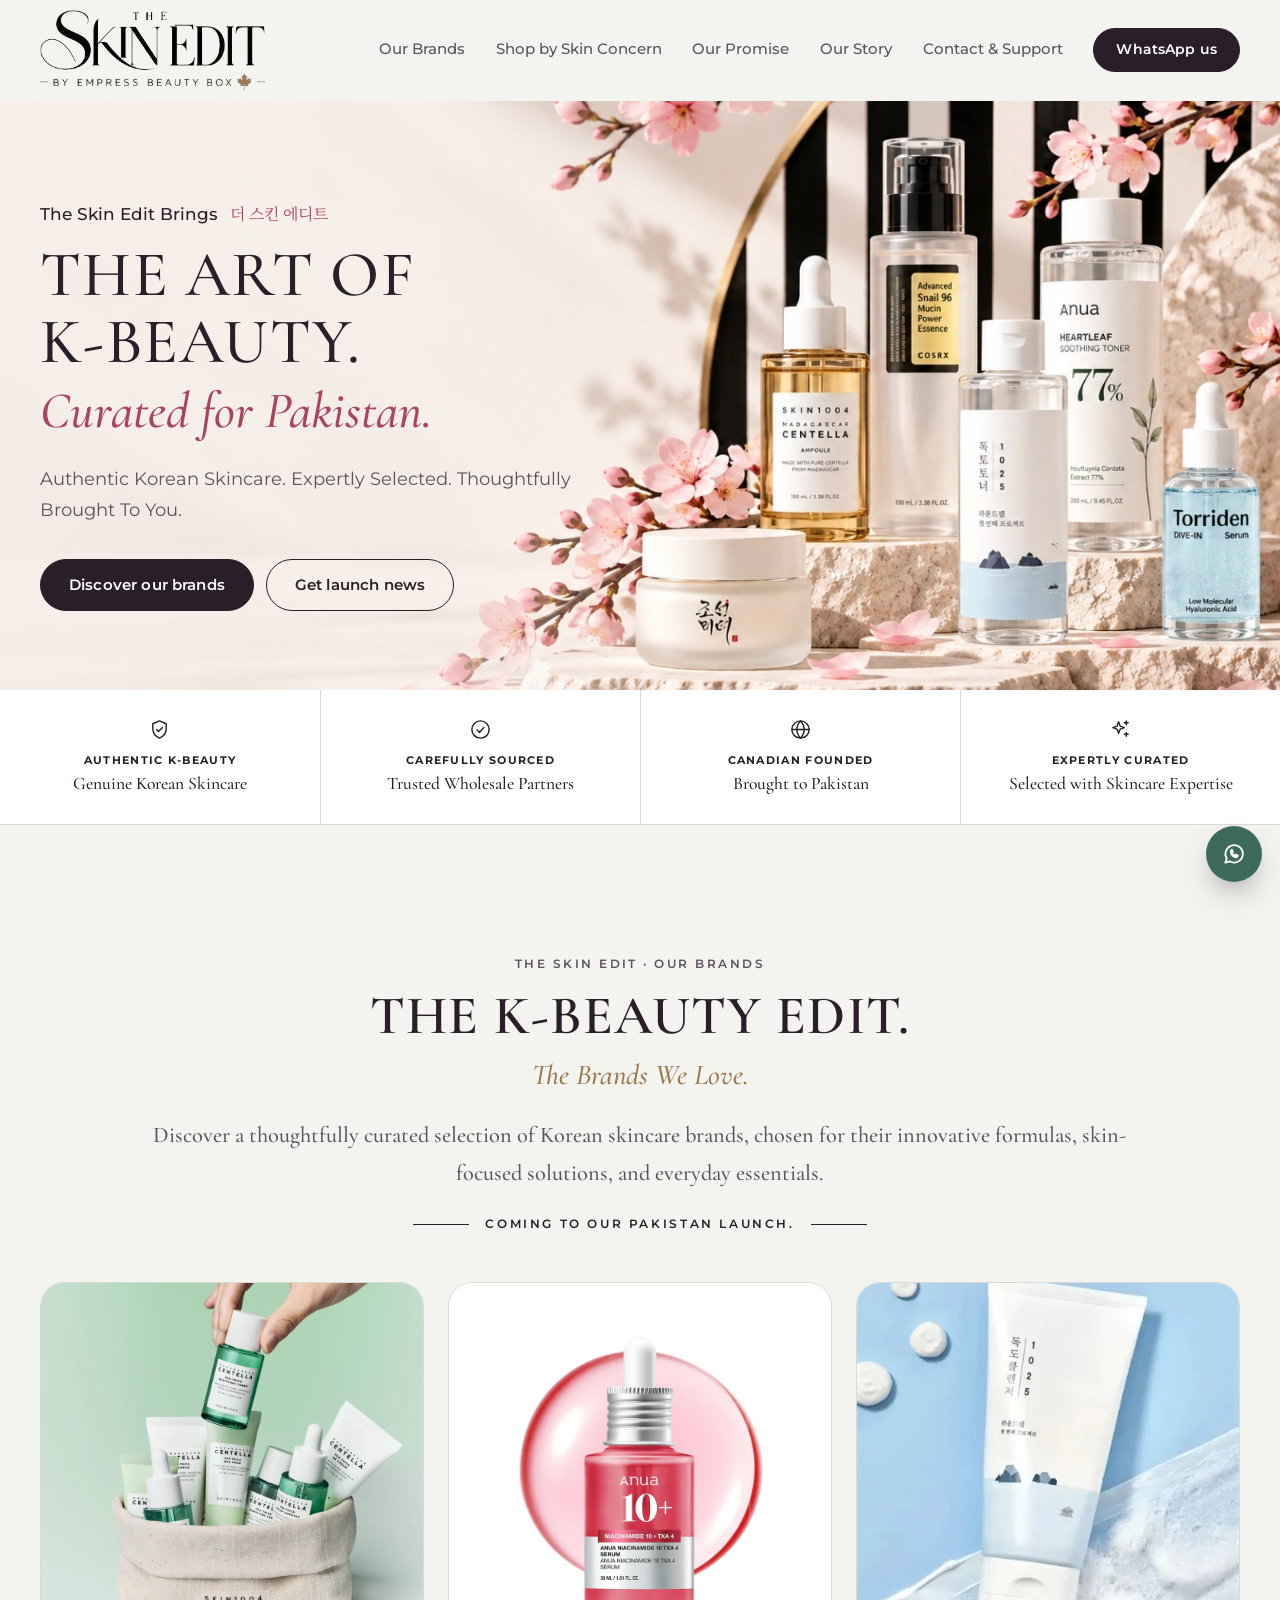
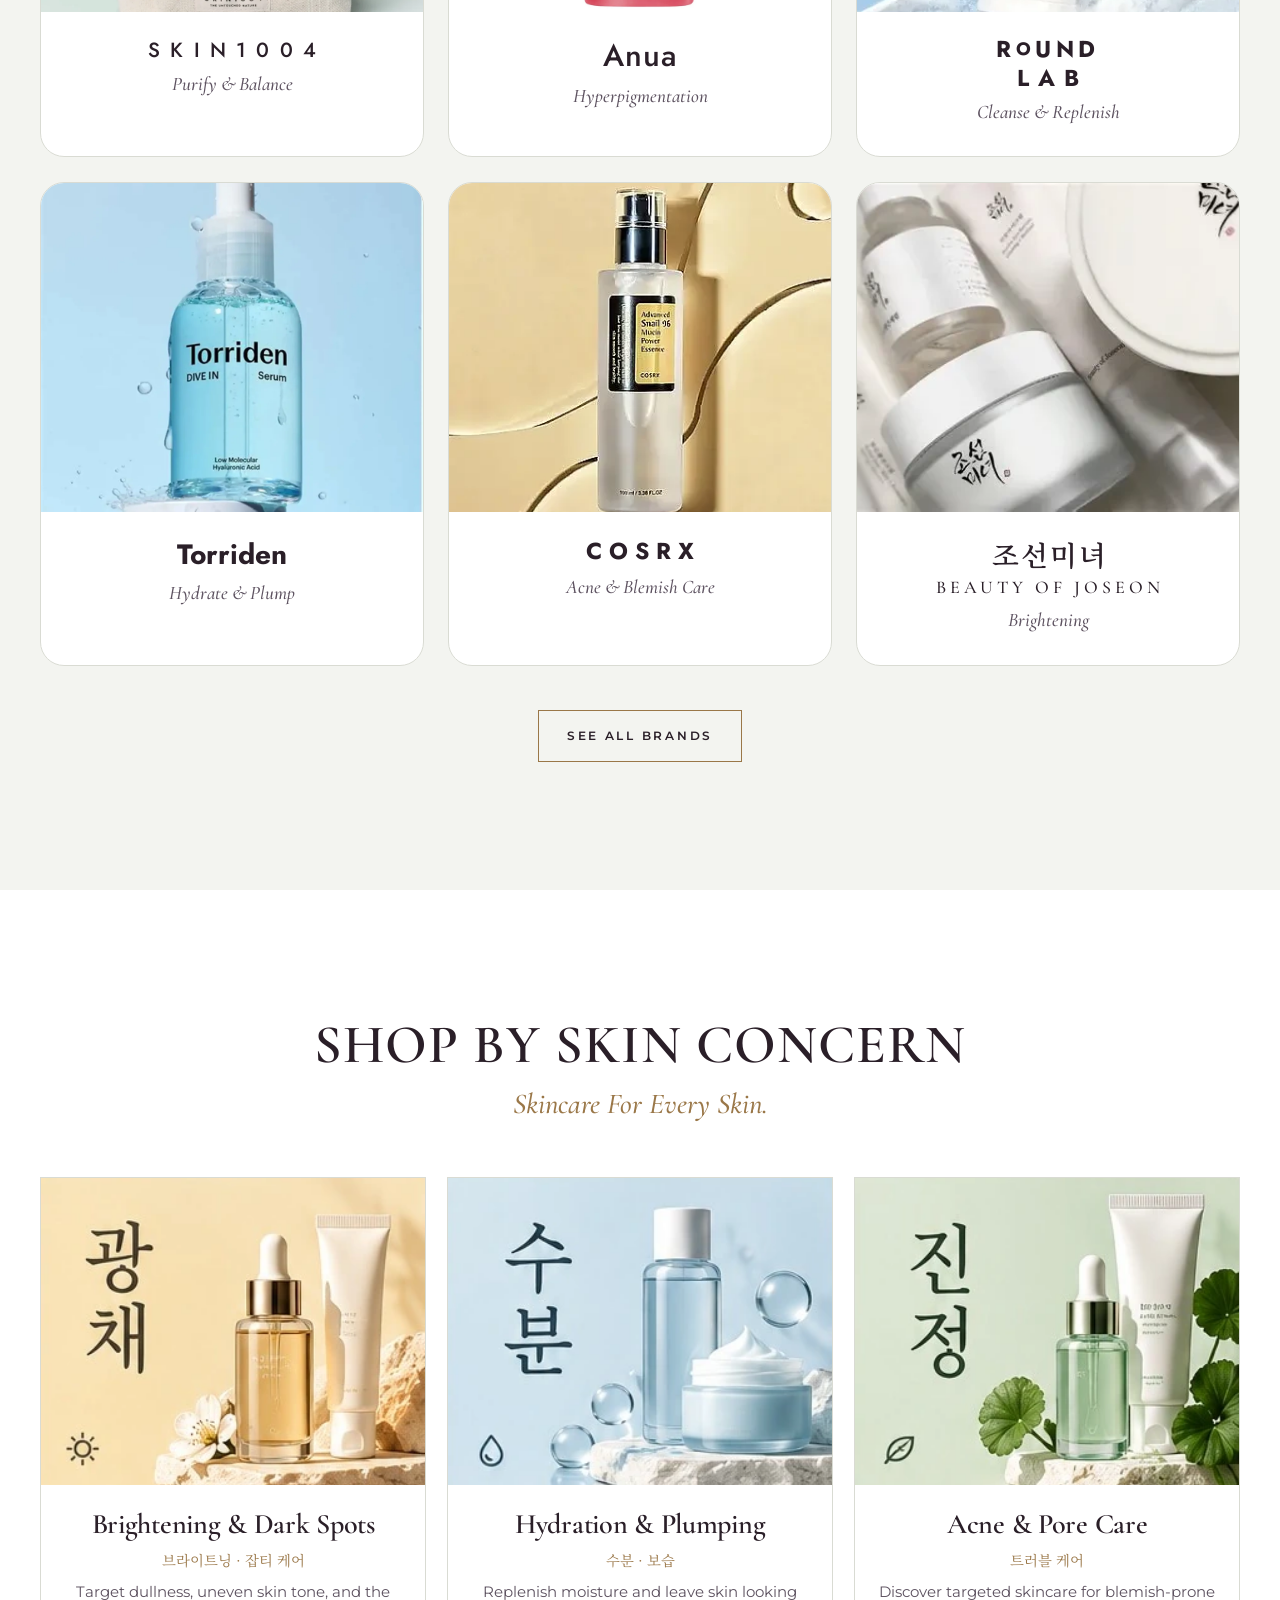
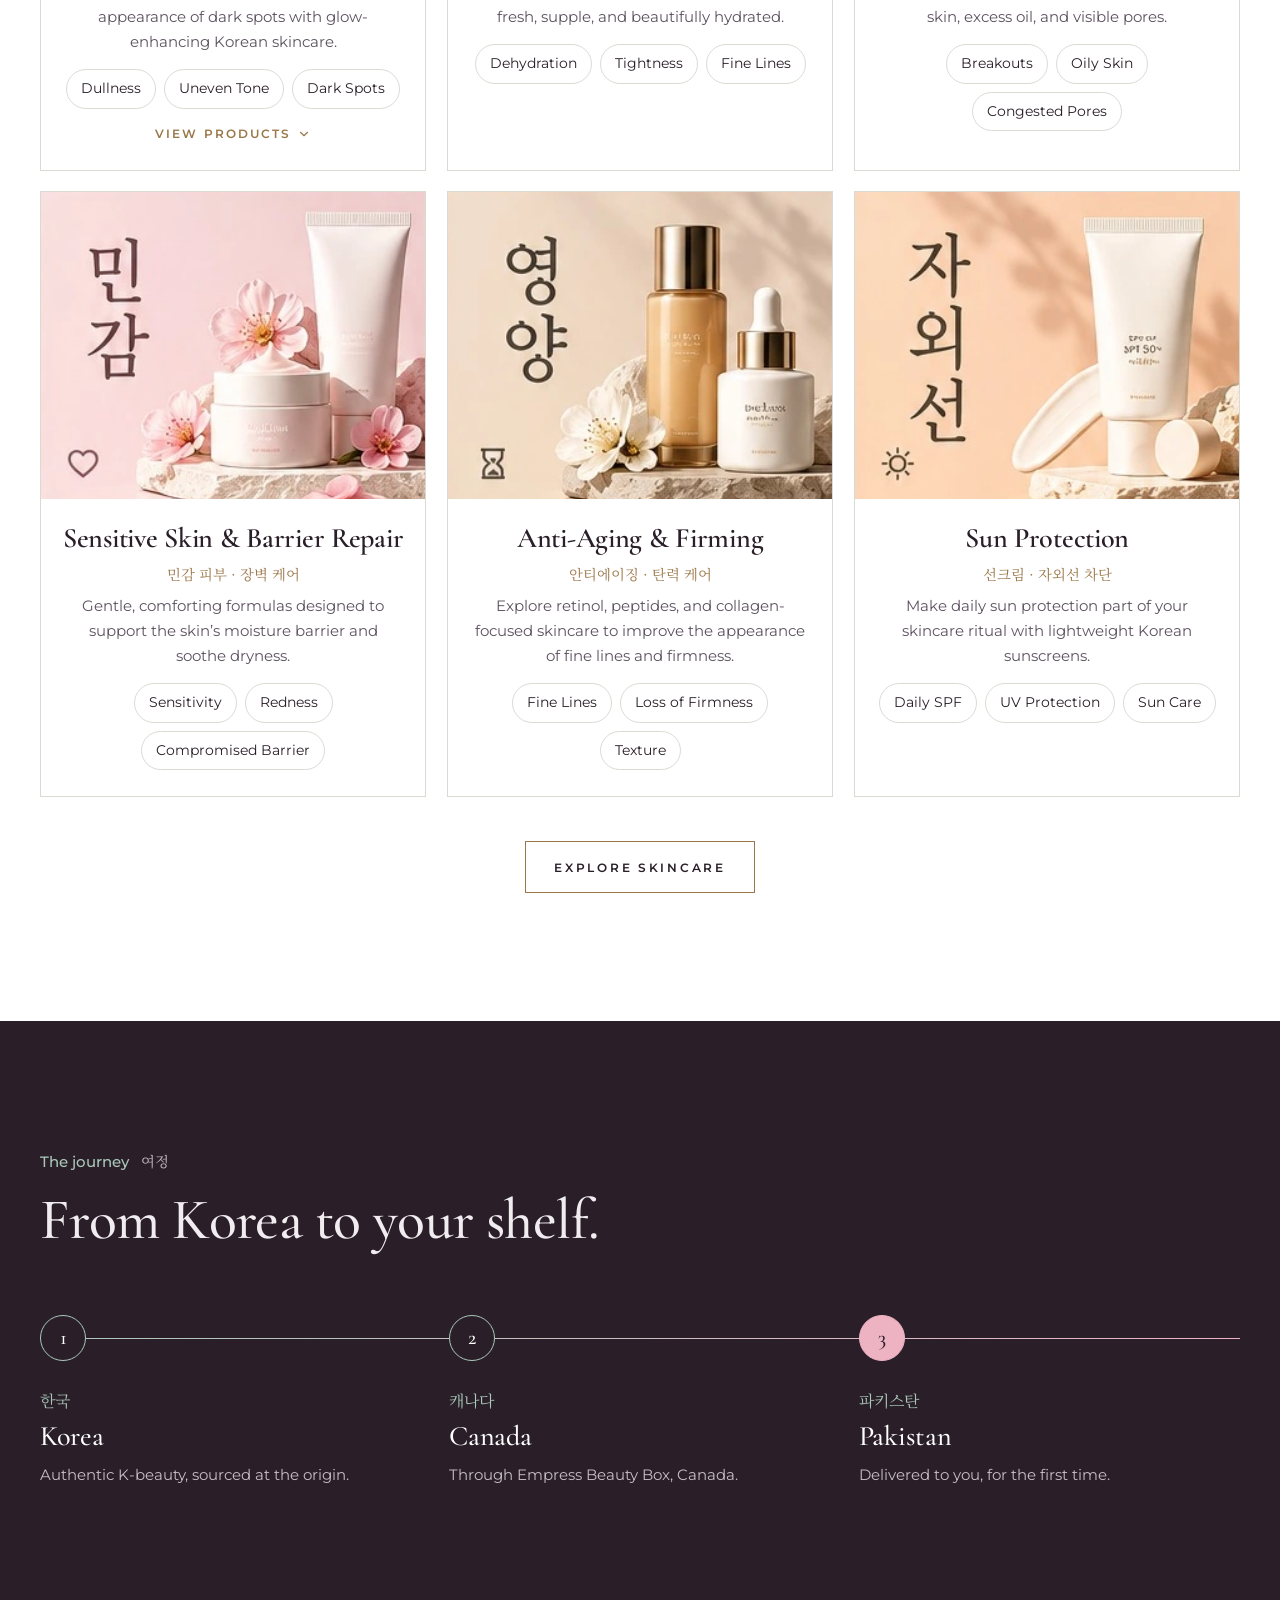
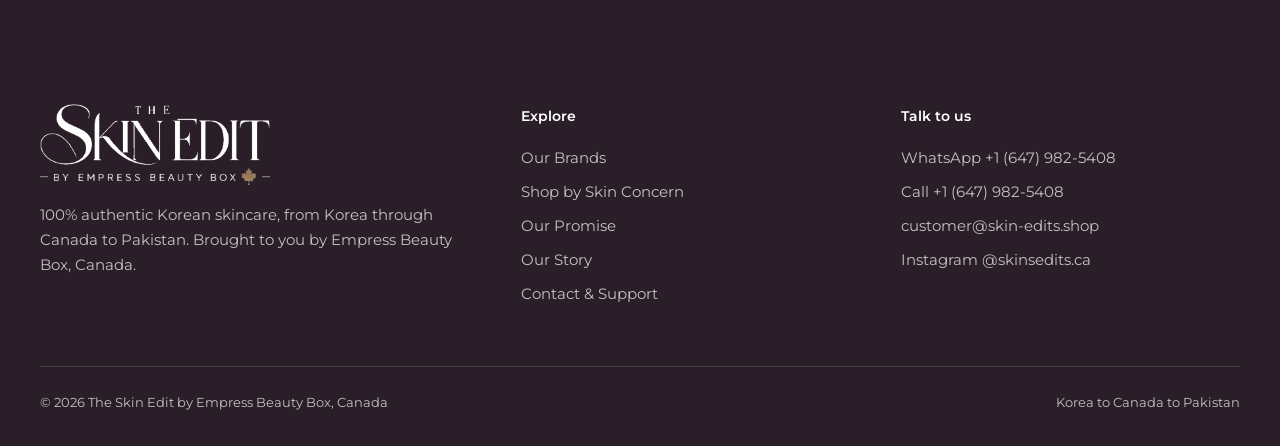
==== index.html @ 39f557cc "Brightening card opens SKIN1004 Tone Brightening products" ====
<!DOCTYPE html>
<html lang="en">
<head>
  <meta charset="UTF-8" />
  <meta name="viewport" content="width=device-width, initial-scale=1.0" />
  <title>The Skin Edit | Korean Skincare, Coming Soon to Pakistan</title>
  <meta name="description" content="The Skin Edit by Empress Beauty Box: 100% authentic Korean beauty, straight from Canada to Pakistan. Coming soon, for the first time in Pakistan." />
  <link rel="canonical" href="https://skin-edit.ca/" />
  <link rel="icon" type="image/png" sizes="32x32" href="images/favicon-32.png" />
  <link rel="apple-touch-icon" href="images/apple-touch-icon.png" />
  <meta name="theme-color" content="#f3f4f0" />
  <meta property="og:type" content="website" />
  <meta property="og:site_name" content="The Skin Edit" />
  <meta property="og:title" content="The Skin Edit | Korean Skincare, Coming Soon to Pakistan" />
  <meta property="og:description" content="The Skin Edit by Empress Beauty Box: 100% authentic Korean beauty, straight from Canada to Pakistan. Coming soon, for the first time in Pakistan." />
  <meta property="og:url" content="https://skin-edit.ca/" />
  <meta property="og:image" content="https://skin-edit.ca/images/og-image.jpg" />
  <meta property="og:image:width" content="1200" />
  <meta property="og:image:height" content="630" />
  <meta name="twitter:card" content="summary_large_image" />
  <link rel="preload" href="fonts/cormorant-garamond-500-normal.woff2" as="font" type="font/woff2" crossorigin />
  <link rel="preload" href="fonts/montserrat-400.woff2" as="font" type="font/woff2" crossorigin />
  <link rel="stylesheet" href="css/styles.css?v=20261101a" />
</head>
<body>
  <a class="skip" href="#main">Skip to content</a>

  <header class="header">
    <div class="container header-row">
      <a href="index.html" class="logo"><img src="images/logo.webp?v=2" alt="The Skin Edit by Empress Beauty Box, home" width="697" height="245" /></a>
      <nav class="nav" aria-label="Main">
        <a href="brands.html">Our Brands</a>
        <a href="ranges.html">Shop by Skin Concern</a>
        <a href="promise.html">Our Promise</a>
        <a href="journey.html">Our Story</a>
        <a href="contact.html">Contact &amp; Support</a>
        <a href="https://wa.me/16479825408" class="btn" target="_blank" rel="noopener">WhatsApp us</a>
      </nav>
      <button class="menu-btn" id="menuBtn" aria-label="Open menu" aria-expanded="false" aria-controls="mobileMenu"><span></span><span></span><span></span></button>
    </div>
  </header>
  <nav class="mobile-menu" id="mobileMenu" aria-label="Mobile">
    <a href="index.html" aria-current="page">Home</a>
    <a href="brands.html">Our Brands</a>
    <a href="ranges.html">Shop by Skin Concern</a>
    <a href="promise.html">Our Promise</a>
    <a href="journey.html">Our Story</a>
    <a href="contact.html">Contact &amp; Support</a>
    <a href="https://wa.me/16479825408" target="_blank" rel="noopener">WhatsApp us</a>
  </nav>

  <main id="main">
    <section class="hero">
      <div class="container hero-grid">
        <div>
          <p class="kicker brings intro" style="--d: .05s"><span>The Skin Edit Brings</span><span lang="ko">더 스킨 에디트</span></p>
          <h1 class="intro hero-title" style="--d: .15s">THE ART OF <span class="nowrap">K-BEAUTY.</span> <span class="soft">Curated for Pakistan.</span></h1>
          <p class="lead intro" style="--d: .3s">Authentic Korean Skincare. Expertly Selected. Thoughtfully Brought To You.</p>
          <div class="actions intro" style="--d: .45s">
            <a href="brands.html" class="btn">Discover our brands</a>
            <a href="https://wa.me/16479825408?text=Hi%20The%20Skin%20Edit%2C%20please%20tell%20me%20when%20you%20launch%20in%20Pakistan." class="btn btn-line" target="_blank" rel="noopener">Get launch news</a>
          </div>
        </div>
      </div>
      <div class="hero-photo intro" style="--d: .1s">
        <img src="images/hero.webp"
             alt="ROUND LAB, SKIN1004, COSRX, Anua, Torriden and Beauty of Joseon skincare among cherry blossoms" width="1600" height="900" fetchpriority="high" />
      </div>
    </section>

    <section class="facts" aria-label="Why The Skin Edit">
      <div class="container facts-grid">
        <div class="fact">
          <svg viewBox="0 0 24 24" aria-hidden="true"><path d="M12 3l7 3v5c0 5-3.5 8.5-7 10-3.5-1.5-7-5-7-10V6l7-3z" /><path d="M9 12l2 2 4-4" /></svg>
          <strong>Authentic K-Beauty</strong><span>Genuine Korean Skincare</span>
        </div>
        <div class="fact">
          <svg viewBox="0 0 24 24" aria-hidden="true"><circle cx="12" cy="12" r="9" /><path d="M8.5 12.5l2.5 2.5 4.5-5" /></svg>
          <strong>Carefully Sourced</strong><span>Trusted Wholesale Partners</span>
        </div>
        <div class="fact">
          <svg viewBox="0 0 24 24" aria-hidden="true"><circle cx="12" cy="12" r="9" /><path d="M3 12h18M12 3c2.5 2.6 3.8 5.6 3.8 9s-1.3 6.4-3.8 9c-2.5-2.6-3.8-5.6-3.8-9S9.5 5.6 12 3z" /></svg>
          <strong>Canadian Founded</strong><span>Brought to Pakistan</span>
        </div>
        <div class="fact">
          <svg viewBox="0 0 24 24" aria-hidden="true"><path d="M10 4l1.6 4.4L16 10l-4.4 1.6L10 16l-1.6-4.4L4 10l4.4-1.6z" /><path d="M18 3v4M16 5h4M18 15v4M16 17h4" /></svg>
          <strong>Expertly Curated</strong><span>Selected with Skincare Expertise</span>
        </div>
      </div>
    </section>

    <section class="section home-block" id="brands">
      <div class="container">
        <div class="edit-head">
          <p class="edit-eyebrow">The Skin Edit · Our Brands</p>
          <h2 class="edit-title">THE K-BEAUTY EDIT.</h2>
          <p class="edit-sub">The Brands We Love.</p>
          <p class="edit-lead">Discover a thoughtfully curated selection of Korean skincare brands, chosen for their innovative formulas, skin-focused solutions, and everyday essentials.</p>
          <p class="edit-note">Coming to our Pakistan launch.</p>
        </div>
        <div class="brands">
          <article class="brand" style="--tint: #efe3cb">
            <div class="brand-media"><img src="images/brands/skin1004.webp?v=2" alt="skin1004 products" loading="lazy" /></div>
            <h3 class="brand-name skin1004">SKIN1004</h3>
            <p class="brand-tag">Purify &amp; Balance</p>
          </article>
          <article class="brand" style="--tint: #dfe9dc">
            <div class="brand-media"><img src="images/brands/anua.webp?v=2" alt="anua products" loading="lazy" /></div>
            <h3 class="brand-name anua">Anua</h3>
            <p class="brand-tag">Hyperpigmentation</p>
          </article>
          <article class="brand" style="--tint: #dde8ef">
            <div class="brand-media"><img src="images/brands/round-lab.webp?v=2" alt="round lab products" loading="lazy" /></div>
            <h3 class="brand-name roundlab"><span class="l1">R<i>O</i>UND</span><span class="l2">LAB</span></h3>
            <p class="brand-tag">Cleanse &amp; Replenish</p>
          </article>
          <article class="brand" style="--tint: #d8e9f2">
            <div class="brand-media"><img src="images/brands/torriden.webp?v=2" alt="torriden products" loading="lazy" /></div>
            <h3 class="brand-name torriden">Torriden</h3>
            <p class="brand-tag">Hydrate &amp; Plump</p>
          </article>
          <article class="brand" style="--tint: #e9e9e6">
            <div class="brand-media"><img src="images/brands/cosrx.webp?v=2" alt="cosrx products" loading="lazy" /></div>
            <h3 class="brand-name cosrx">COSRX</h3>
            <p class="brand-tag">Acne &amp; Blemish Care</p>
          </article>
          <article class="brand" style="--tint: #f1e8dc">
            <div class="brand-media"><img src="images/brands/beauty-of-joseon.webp?v=2" alt="beauty of joseon products" loading="lazy" /></div>
            <h3 class="brand-name boj"><span class="kr" lang="ko">조선미녀</span><span class="l2">BEAUTY OF JOSEON</span></h3>
            <p class="brand-tag">Brightening</p>
          </article>
        </div>
        <div class="actions centered"><a href="brands.html" class="btn btn-line">See All Brands</a></div>
      </div>
    </section>

    <section class="section home-block alt" id="concerns">
      <div class="container">
        <div class="edit-head">
          <h2 class="edit-title">SHOP BY SKIN CONCERN</h2>
          <p class="edit-sub">Skincare For Every Skin.</p>
        </div>
        <div class="concerns">
              <article class="concern glaze-bright has-panel" id="brightening" data-panel="brightening-edit" role="button" tabindex="0" aria-expanded="false" aria-controls="brightening-edit">
                <div class="concern-visual photo"><img src="images/concerns/brightening.webp?v=1" alt="Golden serum and cream on a stone with white blossoms" width="307" height="252" loading="lazy" /></div>
                <div class="concern-body">
                  <h2>Brightening &amp; Dark Spots</h2>
                  <p class="ko" lang="ko">브라이트닝 · 잡티 케어</p>
                  <p>Target dullness, uneven skin tone, and the appearance of dark spots with glow-enhancing Korean skincare.</p>
                  <ul class="best-for"><li>Dullness</li><li>Uneven Tone</li><li>Dark Spots</li></ul>
                  <span class="concern-more">View products <svg viewBox="0 0 24 24" aria-hidden="true"><path d="M6 9l6 6 6-6" /></svg></span>
                </div>
              </article>
              <article class="concern glaze-hydra" id="hydrating">
                <div class="concern-visual photo"><img src="images/concerns/hydrating.webp?v=1" alt="Clear toner and hydrating cream with water droplets" width="307" height="252" loading="lazy" /></div>
                <div class="concern-body">
                  <h2>Hydration &amp; Plumping</h2>
                  <p class="ko" lang="ko">수분 · 보습</p>
                  <p>Replenish moisture and leave skin looking fresh, supple, and beautifully hydrated.</p>
                  <ul class="best-for"><li>Dehydration</li><li>Tightness</li><li>Fine Lines</li></ul>
                </div>
              </article>
              <article class="concern glaze-acne" id="acne">
                <div class="concern-visual photo"><img src="images/concerns/acne.webp?v=1" alt="Green serum and tube with centella leaves" width="307" height="252" loading="lazy" /></div>
                <div class="concern-body">
                  <h2>Acne &amp; Pore Care</h2>
                  <p class="ko" lang="ko">트러블 케어</p>
                  <p>Discover targeted skincare for blemish-prone skin, excess oil, and visible pores.</p>
                  <ul class="best-for"><li>Breakouts</li><li>Oily Skin</li><li>Congested Pores</li></ul>
                </div>
              </article>
              <section class="concern-panel" id="brightening-edit" aria-label="Brightening products" hidden>
                <div class="cp-wrap">
                  <div class="cp-inner">
                    <button type="button" class="cp-close" aria-label="Close brightening products"><svg viewBox="0 0 24 24" aria-hidden="true"><path d="M6 6l12 12M18 6L6 18" /></svg></button>
                    <div class="cp-feature"><img src="images/products/brightening-edit.webp?v=1" alt="SKIN1004 Madagascar Centella Tone Brightening toner, capsule ampoule and Retinol 0.2% ampoule with white blossoms" width="900" height="1200" loading="lazy" /></div>
                    <div class="cp-content">
                      <p class="cp-eyebrow">The Brightening Edit <span lang="ko">브라이트닝</span></p>
                      <h3 class="cp-title">SKIN1004 Madagascar Centella<br /><em>Tone Brightening</em></h3>
                      <p class="cp-lead">Pure Madagascar centella paired with brightening care, for a clearer, more even and luminous complexion.</p>
                      <ul class="cp-products">
                        <li class="cp-product">
                          <div class="cp-img"><img src="images/products/skin1004-toner.webp?v=1" alt="SKIN1004 Tone Brightening Boosting Toner" width="600" height="600" loading="lazy" /></div>
                          <div class="cp-info">
                            <span class="cp-step">Step 1 · Toner</span>
                            <h4>Tone Brightening Boosting Toner</h4>
                            <span class="cp-size">210 ml</span>
                            <p>Preps and refreshes skin after cleansing, helping the next steps absorb.</p>
                          </div>
                        </li>
                        <li class="cp-product">
                          <div class="cp-img"><img src="images/products/skin1004-ampoule.webp?v=1" alt="SKIN1004 Tone Brightening Capsule Ampoule" width="474" height="474" loading="lazy" /></div>
                          <div class="cp-info">
                            <span class="cp-step">Step 2 · Ampoule</span>
                            <h4>Tone Brightening Capsule Ampoule</h4>
                            <span class="cp-size">100 ml</span>
                            <p>Brightening capsules that target dullness and uneven tone.</p>
                          </div>
                        </li>
                        <li class="cp-product">
                          <div class="cp-img"><img src="images/products/skin1004-retinol.webp?v=1" alt="SKIN1004 Madagascar Centella Retinol 0.2 Boosting Shot Ampoule" width="600" height="600" loading="lazy" /></div>
                          <div class="cp-info">
                            <span class="cp-step">Night · Treatment</span>
                            <h4>Retinol 0.2% Boosting Shot Ampoule</h4>
                            <span class="cp-size">30 ml</span>
                            <p>Retinal, squalane and centella spicules to refine texture and dark spots. Use at night, with SPF by day.</p>
                          </div>
                        </li>
                      </ul>
                      <div class="cp-actions">
                        <a class="btn" href="https://wa.me/16479825408?text=Hi%20The%20Skin%20Edit%2C%20I%27m%20interested%20in%20the%20SKIN1004%20Tone%20Brightening%20products." target="_blank" rel="noopener"><svg viewBox="0 0 24 24" aria-hidden="true"><path d="M4 20l1.3-4A8 8 0 1 1 8 18.7L4 20z" /></svg>Ask on WhatsApp</a>
                        <a class="btn btn-line" href="contact.html">Contact &amp; Support</a>
                      </div>
                    </div>
                  </div>
                </div>
              </section>
              <article class="concern glaze-sens" id="sensitive">
                <div class="concern-visual photo"><img src="images/concerns/sensitive.webp?v=1" alt="Soft pink cream jar and tube with cherry blossoms" width="307" height="252" loading="lazy" /></div>
                <div class="concern-body">
                  <h2>Sensitive Skin &amp; Barrier Repair</h2>
                  <p class="ko" lang="ko">민감 피부 · 장벽 케어</p>
                  <p>Gentle, comforting formulas designed to support the skin’s moisture barrier and soothe dryness.</p>
                  <ul class="best-for"><li>Sensitivity</li><li>Redness</li><li>Compromised Barrier</li></ul>
                </div>
              </article>
              <article class="concern glaze-dry" id="anti-aging">
                <div class="concern-visual photo"><img src="images/concerns/anti-aging.webp?v=1" alt="Gold essence and white serum with white flowers" width="307" height="252" loading="lazy" /></div>
                <div class="concern-body">
                  <h2>Anti-Aging &amp; Firming</h2>
                  <p class="ko" lang="ko">안티에이징 · 탄력 케어</p>
                  <p>Explore retinol, peptides, and collagen-focused skincare to improve the appearance of fine lines and firmness.</p>
                  <ul class="best-for"><li>Fine Lines</li><li>Loss of Firmness</li><li>Texture</li></ul>
                </div>
              </article>
              <article class="concern glaze-sun" id="sunscreen">
                <div class="concern-visual photo"><img src="images/concerns/sun.webp?v=1" alt="SPF 50 sunscreen tube on a peach background" width="307" height="252" loading="lazy" /></div>
                <div class="concern-body">
                  <h2>Sun Protection</h2>
                  <p class="ko" lang="ko">선크림 · 자외선 차단</p>
                  <p>Make daily sun protection part of your skincare ritual with lightweight Korean sunscreens.</p>
                  <ul class="best-for"><li>Daily SPF</li><li>UV Protection</li><li>Sun Care</li></ul>
                </div>
              </article>
        </div>
        <div class="actions centered"><a href="ranges.html" class="btn btn-line">Explore Skincare</a></div>
      </div>
    </section>

    <section class="section ink" id="journey">
      <div class="container">
        <div class="section-head split-head">
          <div>
            <p class="kicker"><span>The journey</span><span lang="ko">여정</span></p>
            <h2>From Korea to your shelf.</h2>
          </div>
        </div>
        <ol class="route" style="--stops: 3">
          <li class="stop">
            <span class="stop-n">1</span>
            <p class="ko" lang="ko">한국</p>
            <h3>Korea</h3>
            <p>Authentic K-beauty, sourced at the origin.</p>
          </li>
          <li class="stop">
            <span class="stop-n">2</span>
            <p class="ko" lang="ko">캐나다</p>
            <h3>Canada</h3>
            <p>Through Empress Beauty Box, Canada.</p>
          </li>
          <li class="stop">
            <span class="stop-n">3</span>
            <p class="ko" lang="ko">파키스탄</p>
            <h3>Pakistan</h3>
            <p>Delivered to you, for the first time.</p>
          </li>
        </ol>
      </div>
    </section>
  </main>

  <footer class="footer">
    <div class="container footer-grid">
      <div class="footer-brand">
        <img src="images/logo-light.webp?v=2" alt="The Skin Edit by Empress Beauty Box" class="footer-logo" width="697" height="245" loading="lazy" />
        <p>100% authentic Korean skincare, from Korea through Canada to Pakistan. Brought to you by Empress Beauty Box, Canada.</p>
      </div>
      <div>
        <h4>Explore</h4>
        <ul>
          <li><a href="brands.html">Our Brands</a></li>
          <li><a href="ranges.html">Shop by Skin Concern</a></li>
          <li><a href="promise.html">Our Promise</a></li>
          <li><a href="journey.html">Our Story</a></li>
          <li><a href="contact.html">Contact &amp; Support</a></li>
        </ul>
      </div>
      <div>
        <h4>Talk to us</h4>
        <ul>
          <li><a href="https://wa.me/16479825408" target="_blank" rel="noopener">WhatsApp +1 (647) 982-5408</a></li>
          <li><a href="tel:+16479825408">Call +1 (647) 982-5408</a></li>
          <li><a href="mailto:customer@skin-edits.shop">customer@skin-edits.shop</a></li>
          <li><a href="https://www.instagram.com/skinsedits.ca/" target="_blank" rel="noopener">Instagram @skinsedits.ca</a></li>
        </ul>
      </div>
    </div>
    <div class="container footer-base">
      <span>&copy; <span id="year">2026</span> The Skin Edit by Empress Beauty Box, Canada</span>
      <span>Korea to Canada to Pakistan</span>
    </div>
  </footer>

  <a class="wa-float" href="https://wa.me/16479825408" target="_blank" rel="noopener" aria-label="Chat with us on WhatsApp"><svg viewBox="0 0 24 24" aria-hidden="true"><path d="M4 20l1.3-4A8 8 0 1 1 8 18.7L4 20z" /><path d="M9 9.5c0 3 2.5 5.5 5.5 5.5l1-1.5-2-1-1 1c-1-.5-2-1.5-2.5-2.5l1-1-1-2L9 9.5z" /></svg></a>

  <script src="js/script.js?v=20261101a"></script>
</body>
</html>
---- css/styles.css ----
/* ==========================================================
   The Skin Edit — by Empress Beauty Box
   Theme: "Porcelain & Celadon" — Korean moon-jar porcelain,
   celadon glaze and peony pink. Self-hosted fonts only.
   ========================================================== */

/* ---------- Fonts (Korean font is trimmed to the characters used on the site) ---------- */
@font-face { font-family: "Montserrat"; src: url("../fonts/montserrat-400.woff2") format("woff2"); font-weight: 400; font-style: normal; font-display: swap; }
@font-face { font-family: "Montserrat"; src: url("../fonts/montserrat-500.woff2") format("woff2"); font-weight: 500; font-style: normal; font-display: swap; }
@font-face { font-family: "Montserrat"; src: url("../fonts/montserrat-600.woff2") format("woff2"); font-weight: 600; font-style: normal; font-display: swap; }
@font-face { font-family: "Montserrat"; src: url("../fonts/montserrat-700.woff2") format("woff2"); font-weight: 700; font-style: normal; font-display: swap; }
@font-face { font-family: "Cormorant Garamond"; src: url("../fonts/cormorant-garamond-500-normal.woff2") format("woff2"); font-weight: 500; font-style: normal; font-display: swap; }
@font-face { font-family: "Cormorant Garamond"; src: url("../fonts/cormorant-garamond-600-normal.woff2") format("woff2"); font-weight: 600; font-style: normal; font-display: swap; }
@font-face { font-family: "Cormorant Garamond"; src: url("../fonts/cormorant-garamond-500-italic.woff2") format("woff2"); font-weight: 500; font-style: italic; font-display: swap; }
@font-face { font-family: "Jost"; src: url("../fonts/jost-500.woff2") format("woff2"); font-weight: 500; font-style: normal; font-display: swap; }
@font-face { font-family: "Jost"; src: url("../fonts/jost-700.woff2") format("woff2"); font-weight: 700; font-style: normal; font-display: swap; }
@font-face { font-family: "Noto Serif KR"; src: url("../fonts/noto-serif-kr-400.woff2?v=3") format("woff2"); font-weight: 400; font-style: normal; font-display: swap; }
@font-face { font-family: "Noto Serif KR"; src: url("../fonts/noto-serif-kr-600.woff2?v=3") format("woff2"); font-weight: 600; font-style: normal; font-display: swap; }

/* ---------- Design tokens ---------- */
:root {
  /* core palette */
  --porcelain: #f3f4f0;      /* page background: cool moon-jar white */
  --paper: #ffffff;
  --ink: #2a1f28;            /* plum ink, used instead of pure black */
  --ink-soft: #5d5260;
  --line: #d9dbd3;
  --celadon: #a9c8b9;
  --celadon-deep: #3d6a5b;
  --peony: #eeb3c3;
  --peony-deep: #a8445f;
  --gold: #9a7748;

  /* one glaze colour per skin range */
  --g-bright: #f3e2b3;
  --g-hydra: #cfe2ea;
  --g-acne: #d5e5d0;
  --g-sens: #f5d8df;
  --g-dry: #eadac6;
  --g-sun: #f6cfa9;

  --font-display: "Cormorant Garamond", Georgia, "Times New Roman", serif;
  --font-body: "Montserrat", "Helvetica Neue", Arial, sans-serif;
  --font-kr: "Noto Serif KR", "Apple SD Gothic Neo", "Malgun Gothic", serif;

  --ease: cubic-bezier(0.22, 1, 0.36, 1);
  --radius-arch: 999px 999px 24px 24px;
  --gutter: clamp(16px, 4vw, 40px);
  --section: clamp(72px, 10vw, 136px);
}

/* ---------- Base ---------- */
*, *::before, *::after { box-sizing: border-box; }
* { margin: 0; padding: 0; }
html { scroll-behavior: smooth; scroll-padding-top: 112px; -webkit-text-size-adjust: 100%; }
body {
  font-family: var(--font-body); font-size: 1rem; line-height: 1.7;
  color: var(--ink); background: var(--porcelain); overflow-x: hidden;
  -webkit-font-smoothing: antialiased;
}
a { color: inherit; text-decoration: none; }
img, svg { display: block; max-width: 100%; height: auto; }
ul, ol { list-style: none; }
strong { font-weight: 600; }
[lang="ko"] { font-family: var(--font-kr); word-break: keep-all; }
::selection { background: var(--peony); color: var(--ink); }
:focus-visible { outline: 2px solid var(--peony-deep); outline-offset: 3px; border-radius: 4px; }

.container { width: min(1200px, 100% - 2 * var(--gutter)); margin-inline: auto; }
.narrow { width: min(760px, 100% - 2 * var(--gutter)); margin-inline: auto; }
.sr-only { position: absolute; width: 1px; height: 1px; overflow: hidden; clip: rect(0 0 0 0); white-space: nowrap; }
.skip { position: absolute; left: 12px; top: -60px; z-index: 100; background: var(--ink); color: var(--paper); padding: 10px 16px; border-radius: 8px; }
.skip:focus { top: 12px; }

/* ---------- Type scale ---------- */
h1, h2, h3 { font-family: var(--font-display); font-weight: 500; line-height: 1.08; letter-spacing: -0.01em; }
h1 { font-size: clamp(2.9rem, 7.2vw, 5.8rem); }
h2 { font-size: clamp(2.2rem, 4.6vw, 3.6rem); }
h3 { font-size: clamp(1.45rem, 2.2vw, 1.8rem); line-height: 1.2; }
.lead { font-size: clamp(1.05rem, 1.4vw, 1.2rem); color: var(--ink-soft); max-width: 34em; }
p { max-width: 62ch; }
.kicker { font-size: 0.95rem; font-weight: 500; color: var(--celadon-deep); margin-bottom: 14px; display: flex; gap: 12px; align-items: baseline; flex-wrap: wrap; }
.kicker [lang="ko"] { color: var(--ink-soft); font-size: 0.9rem; }
.section-head { margin-bottom: clamp(36px, 5vw, 64px); }
.section-head .lead { margin-top: 18px; }

/* ---------- Buttons ---------- */
.btn {
  display: inline-flex; align-items: center; justify-content: center; gap: 10px;
  min-height: 52px; padding: 0 28px; border-radius: 999px;
  font-size: 0.95rem; font-weight: 600; letter-spacing: 0.01em;
  background: var(--ink); color: var(--paper); border: 1.5px solid var(--ink);
  transition: background 0.3s var(--ease), color 0.3s var(--ease), border-color 0.3s var(--ease);
}
.btn:hover { background: var(--peony-deep); border-color: var(--peony-deep); }
.btn-line { background: transparent; color: var(--ink); }
.btn-line:hover { background: var(--ink); color: var(--paper); border-color: var(--ink); }
.btn-light { background: var(--paper); color: var(--ink); border-color: var(--paper); }
.btn-light:hover { background: var(--peony); border-color: var(--peony); color: var(--ink); }
.btn-ghost { background: transparent; color: var(--paper); border-color: rgba(255,255,255,0.5); }
.btn-ghost:hover { background: var(--paper); color: var(--ink); border-color: var(--paper); }
.btn svg { width: 18px; height: 18px; fill: none; stroke: currentColor; stroke-width: 1.8; stroke-linecap: round; stroke-linejoin: round; }
.actions { display: flex; flex-wrap: wrap; gap: 12px; margin-top: 34px; }

.status { display: inline-flex; align-items: center; gap: 10px; margin-top: 30px; font-size: 0.9rem; color: var(--ink-soft); }
.status .dot { width: 9px; height: 9px; border-radius: 50%; background: var(--celadon-deep); box-shadow: 0 0 0 0 rgba(61,106,91,0.5); animation: pulse 2.4s infinite; }
@keyframes pulse { 70% { box-shadow: 0 0 0 10px rgba(61,106,91,0); } 100% { box-shadow: 0 0 0 0 rgba(61,106,91,0); } }

/* ---------- Announcement bar ---------- */
.notice { background: var(--ink); color: #efe9ee; font-size: 0.85rem; text-align: center; padding: 10px var(--gutter); max-width: none; }
.notice a { text-decoration: underline; text-underline-offset: 3px; color: var(--peony); }

/* ---------- Header ---------- */
.header { position: sticky; top: 0; z-index: 50; background: rgba(243,244,240,0.86); backdrop-filter: blur(14px); -webkit-backdrop-filter: blur(14px); border-bottom: 1px solid transparent; transition: border-color 0.3s; }
.header.scrolled { border-color: var(--line); }
.header-row { display: flex; align-items: center; justify-content: space-between; gap: 24px; height: 100px; transition: height 0.3s var(--ease); }
.header.scrolled .header-row { height: 80px; }
.header.scrolled .logo img { width: 190px; }
.logo img { width: 225px; height: auto; transition: width 0.3s var(--ease); }
.nav { display: flex; align-items: center; gap: clamp(18px, 2.4vw, 34px); font-size: 0.93rem; font-weight: 500; white-space: nowrap; }
.nav a:not(.btn) { position: relative; padding: 6px 0; color: var(--ink-soft); transition: color 0.2s; }
.nav a:not(.btn):hover, .nav a[aria-current="page"] { color: var(--ink); }
.nav a[aria-current="page"]::after { content: ""; position: absolute; left: 0; right: 0; bottom: 0; height: 1.5px; background: var(--peony-deep); }
.nav .btn { min-height: 44px; padding: 0 22px; font-size: 0.88rem; }
.menu-btn { display: none; width: 44px; height: 44px; border: 0; background: none; cursor: pointer; position: relative; }
.menu-btn span { position: absolute; left: 11px; right: 11px; height: 1.5px; background: var(--ink); transition: transform 0.3s var(--ease), opacity 0.2s; }
.menu-btn span:nth-child(1) { top: 16px; } .menu-btn span:nth-child(2) { top: 22px; } .menu-btn span:nth-child(3) { top: 28px; }
.menu-btn.open span:nth-child(1) { transform: translateY(6px) rotate(45deg); }
.menu-btn.open span:nth-child(2) { opacity: 0; }
.menu-btn.open span:nth-child(3) { transform: translateY(-6px) rotate(-45deg); }
.mobile-menu { display: none; }

@media (max-width: 1260px) {
  .nav { display: none; }
  .menu-btn { display: block; }
  .header-row, .header.scrolled .header-row { height: 80px; }
  .logo img, .header.scrolled .logo img { width: 172px; }
  .mobile-menu { display: grid; max-height: 0; overflow: hidden; transition: max-height 0.4s var(--ease); background: var(--porcelain); }
  .mobile-menu.open { max-height: 420px; border-bottom: 1px solid var(--line); }
  .mobile-menu a { padding: 15px var(--gutter); font-family: var(--font-display); font-size: 1.5rem; border-top: 1px solid var(--line); }
  .mobile-menu a[aria-current="page"] { color: var(--peony-deep); }
}

/* ---------- Vertical Korean (signature element) ---------- */
.vk {
  writing-mode: vertical-rl; text-orientation: upright;
  font-family: var(--font-kr); font-weight: 600; line-height: 1; letter-spacing: 0.12em;
  color: var(--ink); user-select: none;
}

/* ---------- Home hero ---------- */
.hero { position: relative; padding: clamp(32px, 5vw, 64px) 0 clamp(28px, 3.5vw, 44px); overflow: hidden; }
.hero-title { font-size: clamp(2.5rem, 5.6vw, 4.7rem); letter-spacing: 0.02em; line-height: 1.04; }
.hero-title .soft { font-size: 0.8em; letter-spacing: 0; margin-top: 10px; }
.kicker.brings { color: var(--ink); font-size: 1.05rem; }
.kicker.brings [lang="ko"] { color: var(--peony-deep); font-size: 1rem; }
.hero-grid { display: grid; grid-template-columns: 1.05fr 0.95fr; align-items: center; gap: clamp(32px, 5vw, 72px); }
.hero h1 { margin: 6px 0 26px; }
.hero h1 .soft, .split-head h2 .soft { display: block; color: var(--peony-deep); font-style: italic; }
.hero-art { position: relative; justify-self: center; width: min(100%, 500px); aspect-ratio: 1 / 1.08; }
.moon {
  position: absolute; inset: 6% 4% 0 4%; border-radius: 50%;
  background:
    radial-gradient(circle at 34% 28%, #ffffff 0%, rgba(255,255,255,0.9) 22%, rgba(255,255,255,0) 52%),
    radial-gradient(circle at 70% 78%, rgba(169,200,185,0.55) 0%, rgba(169,200,185,0) 55%),
    radial-gradient(circle at 50% 50%, #f8f8f4 0%, #e9ebe4 70%, #dfe2da 100%);
  box-shadow: inset -18px -24px 60px rgba(61,106,91,0.12), 0 40px 80px -40px rgba(42,31,40,0.35);
}
.hero-figure { position: absolute; left: 13%; bottom: 0; width: 74%; }
.hero-figure svg { width: 100%; filter: drop-shadow(0 18px 30px rgba(42,31,40,0.18)); }
.hero .vk { position: absolute; right: -6px; top: 4%; font-size: clamp(2.2rem, 4.6vw, 3.6rem); color: var(--ink); }
.seal { position: absolute; left: -2%; top: 52%; width: 34%; aspect-ratio: 1; display: grid; place-items: center; }
.seal-ring { position: absolute; inset: 0; width: 100%; height: 100%; animation: spin 40s linear infinite; }
.seal-ring text { font-family: var(--font-body); font-size: 15px; font-weight: 600; letter-spacing: 2px; fill: var(--gold); }
.seal::before { content: ""; position: absolute; inset: 15%; border-radius: 50%; background: var(--paper); box-shadow: 0 10px 30px -10px rgba(42,31,40,0.3); }
.seal-center { position: relative; text-align: center; line-height: 1.1; }
.seal-center b { display: block; font-family: var(--font-display); font-size: clamp(1.4rem, 2.6vw, 2rem); font-weight: 600; }
.seal-center span { font-size: 0.68rem; font-weight: 600; color: var(--ink-soft); }
@keyframes spin { to { transform: rotate(360deg); } }

/* one orchestrated page-load moment */
.intro { opacity: 0; transform: translateY(18px); transition: opacity 0.9s var(--ease), transform 0.9s var(--ease); transition-delay: var(--d, 0s); }
.loaded .intro { opacity: 1; transform: none; }
.moon.intro { transform: scale(0.94); }
.loaded .moon.intro { transform: none; }

@media (max-width: 860px) {
  .hero-grid { grid-template-columns: 1fr; }
  .hero-art { width: min(100%, 380px); margin-top: 8px; }
  .hero .vk { right: 0; }
}

/* ---------- Facts strip ---------- */
.facts { border-block: 1px solid var(--line); background: var(--paper); }
.facts-grid { display: grid; grid-template-columns: repeat(4, 1fr); }
.fact { display: flex; flex-direction: column; align-items: center; text-align: center; gap: 4px; padding: 22px 14px; }
.fact + .fact { border-left: 1px solid var(--line); }
.fact svg { flex: none; width: 22px; height: 22px; margin-bottom: 6px; fill: none; stroke: var(--ink); stroke-width: 1.5; stroke-linecap: round; stroke-linejoin: round; }
.fact strong { display: block; font-size: 0.68rem; font-weight: 700; letter-spacing: 0.12em; text-transform: uppercase; }
.fact span { font-family: var(--font-display); font-size: 1.15rem; line-height: 1.3; color: var(--ink); }
@media (max-width: 860px) {
  .facts-grid { grid-template-columns: 1fr 1fr; }
  .fact:nth-child(3) { border-left: 0; }
  .fact:nth-child(n+3) { border-top: 1px solid var(--line); }
}
@media (max-width: 460px) {
  .fact { padding: 18px 8px; }
  .fact span { font-size: 1rem; }
}

/* ---------- Sections ---------- */
.section { padding-block: var(--section); }
.section.tight { padding-top: 0; }
.split-head { display: grid; grid-template-columns: 1fr auto; align-items: end; gap: 24px; }

/* ---------- Range shelf (home) ---------- */
.shelf { display: grid; grid-template-columns: repeat(6, 1fr); gap: clamp(10px, 1.4vw, 18px); }
.jar {
  position: relative; display: flex; flex-direction: column; justify-content: flex-end;
  min-height: 360px; padding: 26px 18px 22px; border-radius: var(--radius-arch);
  background: var(--glaze); overflow: hidden; transition: transform 0.45s var(--ease);
}
.jar:hover { transform: translateY(-8px); }
.jar .vk { position: absolute; top: 34px; left: 50%; transform: translateX(-50%); font-size: 2rem; color: rgba(42,31,40,0.82); }
.jar h3 { font-size: 1.35rem; }
.jar p { font-size: 0.82rem; color: var(--ink-soft); margin-top: 6px; }
.jar .soon { margin-top: 14px; font-size: 0.78rem; font-weight: 600; color: var(--ink); display: inline-flex; gap: 6px; align-items: center; }
.jar .soon::before { content: ""; width: 6px; height: 6px; border-radius: 50%; background: var(--ink); }
.glaze-bright { --glaze: var(--g-bright); } .glaze-hydra { --glaze: var(--g-hydra); } .glaze-acne { --glaze: var(--g-acne); }
.glaze-sens { --glaze: var(--g-sens); } .glaze-dry { --glaze: var(--g-dry); } .glaze-sun { --glaze: var(--g-sun); }
@media (max-width: 1080px) { .shelf { grid-template-columns: repeat(3, 1fr); } }
@media (max-width: 560px) {
  .shelf { grid-template-columns: 1fr 1fr; }
  .jar { min-height: 270px; padding: 20px 14px 18px; }
  .jar .vk { font-size: 1.6rem; top: 26px; }
  .jar h3 { font-size: 1.2rem; }
  .split-head { grid-template-columns: 1fr; }
}

/* ---------- Promise (home + pages) ---------- */
.promise { display: grid; grid-template-columns: 1fr 1fr; gap: clamp(36px, 6vw, 96px); align-items: start; }
.promise-statement h2 { font-size: clamp(2.4rem, 5vw, 4rem); }
.promise-statement .lead { margin-top: 22px; }
.pledges { border-top: 1px solid var(--ink); }
.pledge { display: grid; grid-template-columns: 96px 1fr; gap: 20px; padding: 26px 0; border-bottom: 1px solid var(--line); }
.pledge .ko { font-family: var(--font-kr); font-size: 0.95rem; color: var(--celadon-deep); padding-top: 6px; }
.pledge h3 { margin-bottom: 6px; }
.pledge p { color: var(--ink-soft); font-size: 0.95rem; }
@media (max-width: 860px) {
  .promise { grid-template-columns: 1fr; }
  .pledge { grid-template-columns: 1fr; gap: 4px; }
}

/* ---------- Route (ink section, real sequence) ---------- */
.ink { background: var(--ink); color: #f1ecf0; }
.ink .kicker { color: var(--celadon); }
.ink .kicker [lang="ko"], .ink .lead { color: #c8bec6; }
.route { position: relative; display: grid; grid-template-columns: repeat(var(--stops, 3), 1fr); gap: 28px; }
.route::before { content: ""; position: absolute; top: 23px; left: 0; right: 0; height: 1px; background: linear-gradient(90deg, var(--celadon), var(--peony)); transform-origin: left; }
.stop { position: relative; padding-right: 12px; }
.stop-n { position: relative; display: grid; place-items: center; width: 46px; height: 46px; border-radius: 50%; background: var(--ink); border: 1px solid var(--celadon); font-family: var(--font-display); font-size: 1.3rem; color: var(--paper); margin-bottom: 26px; }
.stop:last-child .stop-n { background: var(--peony); border-color: var(--peony); color: var(--ink); }
.stop .ko { font-family: var(--font-kr); color: var(--celadon); font-size: 1rem; margin-bottom: 6px; }
.stop h3 { color: var(--paper); margin-bottom: 8px; }
.stop p { color: #c8bec6; font-size: 0.95rem; }
@media (max-width: 760px) {
  .route { grid-template-columns: 1fr; gap: 0; }
  .route::before { top: 0; bottom: 0; left: 23px; right: auto; width: 1px; height: auto; background: linear-gradient(180deg, var(--celadon), var(--peony)); }
  .stop { display: grid; grid-template-columns: 46px 1fr; column-gap: 20px; padding: 0 0 34px; }
  .stop-n { grid-row: span 3; margin: 0; }
}

/* ---------- Launch band ---------- */
.launch { background: var(--celadon); padding-block: clamp(72px, 9vw, 120px); position: relative; overflow: hidden; }
.launch-grid { display: grid; grid-template-columns: 1fr auto; gap: 40px; align-items: center; }
.launch h2 { font-size: clamp(2.4rem, 5.6vw, 4.4rem); }
.launch .lead { color: #29453b; margin-top: 16px; }
.launch .vk { letter-spacing: 0; font-size: clamp(2.4rem, 5vw, 4rem); color: rgba(42,31,40,0.85); }
.launch .btn:hover { background: var(--paper); color: var(--ink); border-color: var(--paper); }
@media (max-width: 700px) { .launch-grid { grid-template-columns: 1fr; } .launch .vk { display: none; } }

/* ---------- Inner page hero ---------- */
.page-hero { padding: clamp(48px, 8vw, 110px) 0 clamp(48px, 7vw, 90px); border-bottom: 1px solid var(--line); background: linear-gradient(180deg, var(--porcelain) 0%, var(--tint, #eef1ec) 100%); }
.page-hero-grid { display: grid; grid-template-columns: 1fr auto; gap: 40px; align-items: end; }
.page-hero h1 { margin: 6px 0 22px; }
.page-hero h1 .soft { color: var(--peony-deep); font-style: italic; }
.page-hero .vk { font-size: clamp(3.4rem, 9vw, 7.5rem); color: var(--ink); opacity: 0.9; }
@media (max-width: 700px) {
  .page-hero-grid { grid-template-columns: 1fr; }
  .page-hero .vk { position: absolute; right: var(--gutter); top: 18px; font-size: 2.4rem; opacity: 0.18; }
  .page-hero { position: relative; overflow: hidden; }
}

/* ---------- Chips / jump links ---------- */
.chips { display: flex; flex-wrap: wrap; gap: 8px; margin-top: 30px; }
.chip { display: inline-flex; align-items: center; gap: 8px; min-height: 40px; padding: 0 16px; border-radius: 999px; background: var(--glaze, var(--paper)); font-size: 0.88rem; font-weight: 500; border: 1px solid rgba(42,31,40,0.08); transition: border-color 0.2s; }
.chip:hover { border-color: var(--ink); }

/* ---------- Range rows (ranges page) ---------- */
.range-row { display: grid; grid-template-columns: 0.85fr 1.15fr; gap: clamp(28px, 5vw, 80px); align-items: center; padding-block: clamp(40px, 6vw, 72px); border-bottom: 1px solid var(--line); }
.range-row:last-child { border-bottom: 0; }
.range-row:nth-child(even) .range-visual { order: 2; }
.range-visual { position: relative; aspect-ratio: 4 / 4.4; border-radius: var(--radius-arch); background: var(--glaze); display: grid; place-items: center; overflow: hidden; }
.range-visual .vk { font-size: clamp(3rem, 7vw, 5.4rem); color: rgba(42,31,40,0.85); }
.range-visual svg { position: absolute; bottom: 26px; right: 26px; width: 34px; height: 34px; fill: none; stroke: var(--ink); stroke-width: 1.4; stroke-linecap: round; stroke-linejoin: round; }
.range-info .ko { font-family: var(--font-kr); color: var(--celadon-deep); margin: 10px 0 18px; }
.range-info > p { color: var(--ink-soft); font-size: 1.05rem; }
.best-for { display: flex; flex-wrap: wrap; gap: 8px; margin-top: 22px; }
.best-for li { padding: 7px 14px; border-radius: 999px; border: 1px solid var(--line); background: var(--paper); font-size: 0.85rem; }
.best-label { font-size: 0.85rem; font-weight: 600; margin-top: 26px; }
.soon-tag { display: inline-flex; align-items: center; gap: 8px; margin-top: 26px; font-size: 0.88rem; font-weight: 600; color: var(--celadon-deep); }
.soon-tag::before { content: ""; width: 7px; height: 7px; border-radius: 50%; background: currentColor; }
@media (max-width: 760px) {
  .range-row { grid-template-columns: 1fr; }
  .range-row:nth-child(even) .range-visual { order: 0; }
  .range-visual { aspect-ratio: 16 / 10; border-radius: 160px 160px 20px 20px; }
}

/* ---------- Checklist ---------- */
.checklist { margin-top: 26px; display: grid; gap: 12px; }
.checklist li { display: flex; gap: 12px; align-items: flex-start; }
.checklist li::before { content: ""; flex: none; width: 20px; height: 20px; margin-top: 3px; border-radius: 50%; background: var(--celadon) url("data:image/svg+xml,%3Csvg xmlns='http://www.w3.org/2000/svg' viewBox='0 0 24 24' fill='none' stroke='%232a1f28' stroke-width='2.4' stroke-linecap='round' stroke-linejoin='round'%3E%3Cpath d='M6 12.5l4 4 8-9'/%3E%3C/svg%3E") center / 13px no-repeat; }

/* ---------- Big number statement (promise page) ---------- */
.statement { display: grid; grid-template-columns: auto 1fr; gap: clamp(28px, 6vw, 96px); align-items: center; }
.big-number { font-family: var(--font-display); font-weight: 500; font-size: clamp(7rem, 20vw, 15rem); line-height: 0.85; color: var(--peony-deep); }
.big-number span { font-size: 0.45em; vertical-align: top; color: var(--ink); }
@media (max-width: 760px) { .statement { grid-template-columns: 1fr; } }

/* ---------- Three-column text (values) ---------- */
.trio { display: grid; grid-template-columns: repeat(3, 1fr); border-top: 1px solid var(--ink); }
.trio > div { padding: 28px clamp(16px, 2.4vw, 32px) 8px 0; }
.trio > div + div { padding-left: clamp(16px, 2.4vw, 32px); border-left: 1px solid var(--line); }
.trio .ko { font-family: var(--font-kr); color: var(--celadon-deep); font-size: 0.95rem; margin-bottom: 8px; }
.trio h3 { margin-bottom: 10px; }
.trio p { color: var(--ink-soft); font-size: 0.95rem; }
.trio a { color: var(--peony-deep); font-weight: 600; }
@media (max-width: 760px) {
  .trio { grid-template-columns: 1fr; }
  .trio > div + div { padding-left: 0; border-left: 0; border-top: 1px solid var(--line); }
  .trio > div { padding-bottom: 24px; }
}

/* ---------- Story (journey page) ---------- */
.story { display: grid; grid-template-columns: 1.2fr 0.8fr; gap: clamp(36px, 6vw, 96px); align-items: center; }
.story-text p + p { margin-top: 16px; }
.story-text p { color: var(--ink-soft); font-size: 1.05rem; }
.story-text h2 { margin-bottom: 24px; }
.quote { position: relative; padding: clamp(40px, 5vw, 64px) clamp(28px, 4vw, 48px); border-radius: var(--radius-arch); background: var(--g-sens); text-align: center; }
.quote .ko { font-family: var(--font-kr); font-size: clamp(1.5rem, 2.6vw, 2rem); font-weight: 600; line-height: 1.5; }
.quote .en { font-family: var(--font-display); font-style: italic; font-size: clamp(1.5rem, 2.4vw, 1.9rem); margin-top: 12px; max-width: none; }
.quote cite { display: block; margin-top: 20px; font-style: normal; font-size: 0.85rem; color: var(--ink-soft); }
@media (max-width: 860px) { .story { grid-template-columns: 1fr; } }

/* ---------- Milestones ---------- */
.milestones { position: relative; display: grid; gap: 0; max-width: 760px; }
.milestones::before { content: ""; position: absolute; left: 19px; top: 10px; bottom: 10px; width: 1px; background: var(--line); }
.ms { position: relative; display: grid; grid-template-columns: 40px 1fr; gap: 22px; padding-bottom: 34px; }
.ms-dot { position: relative; display: grid; place-items: center; width: 40px; height: 40px; border-radius: 50%; background: var(--paper); border: 1px solid var(--line); color: var(--celadon-deep); }
.ms-dot svg { width: 18px; height: 18px; fill: none; stroke: currentColor; stroke-width: 2.2; stroke-linecap: round; stroke-linejoin: round; }
.ms.done .ms-dot { background: var(--celadon); border-color: var(--celadon); color: var(--ink); }
.ms.now .ms-dot { background: var(--peony-deep); border-color: var(--peony-deep); color: var(--paper); }
.ms.now .ms-dot::after { content: ""; position: absolute; inset: -6px; border-radius: 50%; border: 1px solid var(--peony-deep); opacity: 0.4; }
.ms h3 { font-size: 1.45rem; display: flex; align-items: center; gap: 12px; flex-wrap: wrap; }
.ms p { color: var(--ink-soft); margin-top: 4px; }
.ms-tag { font-family: var(--font-body); font-size: 0.75rem; font-weight: 600; padding: 3px 10px; border-radius: 999px; background: var(--peony); color: var(--ink); }

/* ---------- Contact ---------- */
.ways { display: grid; grid-template-columns: repeat(4, 1fr); gap: 14px; }
.way { display: flex; flex-direction: column; gap: 4px; padding: 28px 24px; border-radius: 22px; background: var(--paper); border: 1px solid var(--line); transition: border-color 0.25s, transform 0.35s var(--ease); }
.way:hover { border-color: var(--ink); transform: translateY(-4px); }
.way.primary { background: var(--ink); color: var(--paper); border-color: var(--ink); }
.way svg { width: 28px; height: 28px; fill: none; stroke: currentColor; stroke-width: 1.5; stroke-linecap: round; stroke-linejoin: round; margin-bottom: 26px; }
.way .label { font-size: 0.85rem; color: var(--ink-soft); }
.way.primary .label { color: #c8bec6; }
.way .value { font-family: var(--font-display); font-size: 1.45rem; line-height: 1.25; overflow-wrap: anywhere; }
.way .go { margin-top: auto; padding-top: 18px; font-size: 0.88rem; font-weight: 600; color: var(--peony-deep); }
.way.primary .go { color: var(--peony); }
@media (max-width: 960px) { .ways { grid-template-columns: 1fr 1fr; } }
@media (max-width: 520px) { .ways { grid-template-columns: 1fr; } }

.topics { display: grid; grid-template-columns: repeat(4, 1fr); gap: 0; border-top: 1px solid var(--ink); }
.topic { padding: 26px 22px 26px 0; }
.topic + .topic { padding-left: 22px; border-left: 1px solid var(--line); }
.topic .ko { font-family: var(--font-kr); color: var(--celadon-deep); font-size: 0.95rem; margin-bottom: 8px; }
.topic h3 { font-size: 1.4rem; margin-bottom: 8px; }
.topic p { font-size: 0.93rem; color: var(--ink-soft); }
@media (max-width: 960px) {
  .topics { grid-template-columns: 1fr 1fr; }
  .topic:nth-child(3) { padding-left: 0; border-left: 0; }
  .topic:nth-child(n+3) { border-top: 1px solid var(--line); }
}
@media (max-width: 560px) {
  .topics { grid-template-columns: 1fr; }
  .topic, .topic + .topic { padding-left: 0; border-left: 0; }
  .topic + .topic { border-top: 1px solid var(--line); }
}

/* ---------- FAQ ---------- */
.faq { border-top: 1px solid var(--ink); }
.faq details { border-bottom: 1px solid var(--line); }
.faq summary { list-style: none; cursor: pointer; display: flex; justify-content: space-between; align-items: center; gap: 20px; padding: 24px 0; font-family: var(--font-display); font-size: clamp(1.3rem, 2.2vw, 1.6rem); font-weight: 500; }
.faq summary::-webkit-details-marker { display: none; }
.faq summary::after { content: ""; flex: none; width: 34px; height: 34px; border-radius: 50%; border: 1px solid var(--line); background: url("data:image/svg+xml,%3Csvg xmlns='http://www.w3.org/2000/svg' viewBox='0 0 24 24' fill='none' stroke='%232a1f28' stroke-width='1.8' stroke-linecap='round'%3E%3Cpath d='M12 6v12M6 12h12'/%3E%3C/svg%3E") center / 16px no-repeat; transition: transform 0.35s var(--ease), background-color 0.2s; }
.faq details[open] summary::after { transform: rotate(45deg); background-color: var(--peony); border-color: var(--peony); }
.faq details p { padding: 0 54px 26px 0; color: var(--ink-soft); }
.faq details a { color: var(--peony-deep); font-weight: 600; text-decoration: underline; text-underline-offset: 3px; }

/* ---------- Footer ---------- */
.footer { background: var(--ink); color: #c8bec6; padding: clamp(56px, 7vw, 88px) 0 32px; font-size: 0.92rem; }
.footer-grid { display: grid; grid-template-columns: 1.3fr 1fr 1fr; gap: 40px; }
.footer-logo { width: 230px; margin-bottom: 18px; }
.footer h4 { font-family: var(--font-body); font-size: 0.9rem; font-weight: 600; color: var(--paper); margin-bottom: 14px; }
.footer li + li { margin-top: 8px; }
.footer a:hover { color: var(--peony); }
.footer-base { display: flex; justify-content: space-between; gap: 16px; flex-wrap: wrap; margin-top: 56px; padding-top: 24px; border-top: 1px solid rgba(255,255,255,0.12); font-size: 0.82rem; }
@media (max-width: 760px) { .footer-grid { grid-template-columns: 1fr 1fr; } .footer-brand { grid-column: 1 / -1; } }

/* ---------- Floating WhatsApp button ---------- */
.wa-float { position: fixed; right: 18px; bottom: 18px; z-index: 40; display: grid; place-items: center; width: 56px; height: 56px; border-radius: 50%; background: var(--celadon-deep); color: var(--paper); box-shadow: 0 14px 30px -10px rgba(42,31,40,0.5); transition: transform 0.3s var(--ease), background 0.2s; }
.wa-float:hover { transform: scale(1.06); background: var(--ink); }
.wa-float svg { width: 26px; height: 26px; fill: none; stroke: currentColor; stroke-width: 1.7; stroke-linecap: round; stroke-linejoin: round; }

/* ---------- Reduced motion ---------- */
@media (prefers-reduced-motion: reduce) {
  *, *::before, *::after { animation: none !important; transition: none !important; }
  html { scroll-behavior: auto; }
  .intro { opacity: 1; transform: none; }
}

/* ---------- Brands (The K-Beauty Edit) ---------- */
.brands-head { text-align: center; display: grid; justify-items: center; }
.brands-head .kicker { justify-content: center; }
.brands-head .lead { margin-inline: auto; }
.brands-head h2 .soft, .page-hero h1 .soft { display: block; }
.launch-note { display: flex; align-items: center; gap: 14px; margin-top: 22px; font-size: 0.88rem; font-weight: 500; color: var(--gold); }
.launch-note::before, .launch-note::after { content: ""; width: 40px; height: 1px; background: currentColor; }
.page-hero .launch-note::before { display: none; }
.brands { display: grid; grid-template-columns: repeat(3, 1fr); gap: clamp(14px, 2vw, 24px); }
.brand { background: var(--paper); border: 1px solid var(--line); border-radius: 24px; overflow: hidden; text-align: center; padding-bottom: 28px; }
.brand-media { position: relative; aspect-ratio: 1 / 0.86; background: var(--tint); overflow: hidden; }
.brand-media img { width: 100%; height: 100%; object-fit: cover; }
.brand-ph { position: absolute; left: 50%; bottom: 0; width: 46%; height: 70%; transform: translateX(-50%); border-radius: 999px 999px 0 0; background: linear-gradient(180deg, rgba(255,255,255,0.75), rgba(255,255,255,0.25)); box-shadow: inset 0 1px 0 rgba(255,255,255,0.9); }
.brand-ph::before { content: ""; position: absolute; left: -38%; bottom: 0; width: 46%; height: 52%; border-radius: 999px 999px 0 0; background: rgba(255,255,255,0.45); }
.brand-ph::after { content: ""; position: absolute; right: -34%; bottom: 0; width: 40%; height: 38%; border-radius: 999px 999px 0 0; background: rgba(255,255,255,0.55); }
.brand-name { margin: 26px 16px 6px; font-family: "Jost", var(--font-body); font-size: clamp(1.25rem, 2vw, 1.55rem); font-weight: 600; letter-spacing: 0.04em; line-height: 1.2; }
.brand-name.spaced { letter-spacing: 0.2em; font-weight: 500; }
.brand-name.wide { letter-spacing: 0.34em; padding-left: 0.34em; font-weight: 500; }
.brand-name.lower { font-weight: 500; letter-spacing: 0.01em; text-transform: none; font-size: clamp(1.45rem, 2.3vw, 1.8rem); }
.brand-name.serif { font-family: var(--font-display); font-weight: 600; letter-spacing: 0.01em; font-size: clamp(1.5rem, 2.4vw, 1.85rem); }
.brand-name.bold { font-weight: 700; letter-spacing: 0.1em; }
.brand-tag { margin-inline: auto; font-family: var(--font-display); font-style: italic; font-size: 1.2rem; color: var(--ink-soft); }
@media (max-width: 900px) { .brands { grid-template-columns: 1fr 1fr; } }
@media (max-width: 520px) {
  .brands { gap: 10px; }
  .brand { border-radius: 18px; padding-bottom: 18px; }
  .brand-name { margin-top: 16px; font-size: 1.02rem; }
  .brand-name.lower, .brand-name.serif { font-size: 1.2rem; }
  .brand-name.wide { letter-spacing: 0.18em; padding-left: 0.18em; }
  .brand-tag { font-size: 1rem; padding-inline: 8px; }
}

/* ---------- Find your skin edit ---------- */
.find { padding-bottom: var(--section); }
.find-bar { max-width: none; background: var(--ink); color: var(--paper); text-align: center; padding: 16px var(--gutter); font-family: var(--font-display); font-size: clamp(1.3rem, 2.4vw, 1.7rem); font-style: italic; }
.find-inner { text-align: center; padding-top: clamp(48px, 7vw, 88px); display: grid; justify-items: center; }
.find-inner .lead { margin-top: 12px; }
.find-inner .actions { justify-content: center; }
.fine { margin-top: 26px; font-size: 0.82rem; color: var(--ink-soft); }

/* ---------- Hero with product banner ---------- */
.hero { min-height: clamp(560px, 46vw, 760px); display: flex; align-items: center; background: #f6efe9; }
.hero .hero-grid { position: relative; z-index: 1; grid-template-columns: minmax(0, 0.95fr) 1.05fr; }
.hero-photo { position: absolute; inset: 0; z-index: 0; }
.hero-photo img { width: 100%; height: 100%; object-fit: cover; object-position: 70% center; }
.hero-photo::after { content: ""; position: absolute; inset: 0; background: linear-gradient(90deg, rgba(246,239,233,0.92) 0%, rgba(246,239,233,0.7) 30%, rgba(246,239,233,0) 52%); }
.loaded .hero-photo.intro { transform: none; }
.hero-photo.intro { transform: none; transition: opacity 1.2s var(--ease); }
@media (max-width: 860px) {
  .hero { display: block; min-height: 0; padding-bottom: 0; }
  .hero .hero-grid { grid-template-columns: 1fr; }
  .hero-photo { position: relative; inset: auto; margin-top: 32px; aspect-ratio: 4 / 3; }
  .hero-photo img { object-position: 78% center; }
  .hero-photo::after { background: linear-gradient(180deg, rgba(246,239,233,1) 0%, rgba(246,239,233,0) 22%); }
}
.nowrap { white-space: nowrap; }
.hero .hero-grid { grid-template-columns: minmax(0, 1.05fr) 0.95fr; }
.hero-title { font-size: clamp(2.3rem, 5vw, 4.3rem); }

/* ---------- Brand wordmarks (typeset to echo each brand's own style) ---------- */
.brand-name { display: grid; justify-items: center; gap: 2px; text-transform: none; }
.brand-name span { display: block; }
.brand-name.roundlab { font-weight: 700; letter-spacing: 0.2em; line-height: 1; font-size: clamp(1.15rem, 1.8vw, 1.45rem); }
.brand-name.roundlab i { font-style: normal; position: relative; top: -0.08em; font-size: 0.78em; }
.brand-name.roundlab .l2 { margin-top: 4px; letter-spacing: 0.38em; padding-left: 0.38em; }
.brand-name.skin1004 { font-weight: 500; letter-spacing: 0.5em; padding-left: 0.5em; font-size: clamp(1.05rem, 1.6vw, 1.3rem); }
.brand-name.torriden { font-weight: 600; letter-spacing: 0; font-size: clamp(1.4rem, 2.2vw, 1.75rem); }
.brand-name.anua { font-weight: 500; letter-spacing: 0.04em; font-size: clamp(1.55rem, 2.4vw, 1.95rem); }
.brand-name.boj { font-family: var(--font-display); font-weight: 500; letter-spacing: 0.22em; padding-left: 0.22em; font-size: clamp(0.95rem, 1.4vw, 1.15rem); gap: 6px; }
.brand-name.boj .kr { font-family: var(--font-kr); font-weight: 600; font-size: 1.55em; letter-spacing: 0.08em; padding: 0; }
.brand-name.cosrx { font-weight: 700; letter-spacing: 0.3em; padding-left: 0.3em; font-size: clamp(1.15rem, 1.8vw, 1.45rem); }
@media (max-width: 520px) {
  .brand-name.roundlab, .brand-name.cosrx { font-size: 1rem; }
  .brand-name.skin1004 { font-size: 0.9rem; letter-spacing: 0.34em; padding-left: 0.34em; }
  .brand-name.boj { font-size: 0.82rem; letter-spacing: 0.14em; padding-left: 0.14em; }
}

/* ---------- Our Brands page (The K-Beauty Edit) ---------- */
.edit-hero { text-align: center; padding: clamp(40px, 6vw, 72px) 0 clamp(8px, 2vw, 20px); }
.edit-hero .container { display: grid; justify-items: center; }
.edit-title { font-family: var(--font-display); font-weight: 600; font-size: clamp(2.4rem, 6.4vw, 5rem); letter-spacing: 0.02em; line-height: 1; }
.edit-sub { font-family: var(--font-display); font-style: italic; font-size: clamp(1.5rem, 3vw, 2.3rem); color: var(--gold); margin-top: 8px; }
.edit-lead { margin-top: 16px; font-family: var(--font-display); font-size: clamp(1.1rem, 1.8vw, 1.4rem); color: var(--ink); max-width: 40em; }
.edit-note { display: flex; align-items: center; gap: 16px; margin-top: 22px; font-size: 0.74rem; font-weight: 600; letter-spacing: 0.22em; text-transform: uppercase; color: var(--ink); }
.edit-note::before, .edit-note::after { content: ""; width: 56px; height: 1px; background: var(--ink); }
.edit-grid { padding-top: clamp(24px, 3vw, 40px); padding-bottom: clamp(24px, 3vw, 40px); }
.edit-grid .brand { border-radius: 0; border: 0; background: var(--paper); }
.edit-grid .brand-media { aspect-ratio: 1 / 1; }
.edit-grid .brands { gap: clamp(12px, 1.6vw, 22px); }
.find { padding-bottom: clamp(48px, 6vw, 80px); }
.find-bar { display: flex; justify-content: center; align-items: center; gap: 22px; background: var(--ink); color: var(--paper); font-family: var(--font-body); font-style: normal; font-size: 0.8rem; font-weight: 600; letter-spacing: 0.3em; text-transform: uppercase; padding: 16px var(--gutter); }
.find-bar::before, .find-bar::after { content: ""; width: 56px; height: 1px; background: var(--paper); }
.find-inner { padding-top: clamp(36px, 5vw, 56px); }
.find-inner h2 { font-weight: 600; }
.find-inner .lead { color: var(--ink); margin-top: 8px; }
.find-inner .btn-line { border-radius: 0; border-color: var(--gold); color: var(--ink); font-size: 0.78rem; letter-spacing: 0.22em; text-transform: uppercase; }
.find-inner .btn-line:hover { background: var(--gold); border-color: var(--gold); color: var(--paper); }
.find-inner .fine { font-family: var(--font-display); font-style: italic; font-size: 0.95rem; color: var(--gold); margin-top: 22px; }
@media (max-width: 520px) { .edit-note::before, .edit-note::after, .find-bar::before, .find-bar::after { width: 24px; } .edit-note { letter-spacing: 0.14em; } }

/* ---------- Shop by Skin Concern page ---------- */
.concerns { display: grid; grid-template-columns: repeat(3, 1fr); gap: clamp(12px, 1.6vw, 22px); }
.concern { background: var(--paper); display: flex; flex-direction: column; }
.concern-visual { position: relative; aspect-ratio: 1 / 0.8; background: var(--glaze); display: grid; place-items: center; }
.concern-visual .vk { font-size: clamp(2.6rem, 4.2vw, 3.6rem); color: rgba(42,31,40,0.85); }
.concern-visual svg { position: absolute; right: 18px; bottom: 18px; width: 26px; height: 26px; fill: none; stroke: var(--ink); stroke-width: 1.4; stroke-linecap: round; stroke-linejoin: round; }
.concern-body { padding: 24px 22px 26px; text-align: center; display: grid; justify-items: center; gap: 8px; }
.concern-body h2 { font-size: clamp(1.5rem, 2.2vw, 1.9rem); font-weight: 600; }
.concern-body .ko { font-family: var(--font-kr); color: var(--celadon-deep); font-size: 0.9rem; margin: 0; }
.concern-body p { font-size: 0.92rem; color: var(--ink-soft); }
.concern-body .best-for { justify-content: center; margin-top: 6px; }
@media (max-width: 900px) { .concerns { grid-template-columns: 1fr 1fr; } }
@media (max-width: 520px) { .concerns { grid-template-columns: 1fr; } .concern-visual { aspect-ratio: 16 / 9; } }

/* ---------- Contact page ---------- */
.section-head.centered { text-align: center; }
.section-head.centered h2 { font-weight: 600; }
.ways { margin-top: clamp(8px, 2vw, 24px); }
.way { border-radius: 0; }
.way .value { font-family: var(--font-display); font-weight: 600; }
.topics { border-top: 1px solid var(--line); }
.topic { text-align: center; padding-right: 22px; }
.topic + .topic { padding-left: 22px; }
.topic h3 { font-weight: 600; }
.edit-hero + .section { padding-top: clamp(28px, 4vw, 48px); }
.edit-note { white-space: nowrap; }

/* ---------- Menu drop-downs ---------- */
.has-sub { position: relative; display: flex; align-items: center; }
.has-sub > a::after { content: ""; display: inline-block; width: 6px; height: 6px; margin-left: 7px; border-right: 1.5px solid currentColor; border-bottom: 1.5px solid currentColor; transform: translateY(-3px) rotate(45deg); }
.sub { position: absolute; top: 100%; left: 50%; transform: translate(-50%, 6px); min-width: 230px; padding: 10px 0; background: var(--paper); border: 1px solid var(--line); box-shadow: 0 18px 40px -18px rgba(42,31,40,0.35); opacity: 0; visibility: hidden; transition: opacity 0.2s, transform 0.2s var(--ease), visibility 0.2s; }
.sub a { display: block; padding: 10px 22px; font-size: 0.9rem; color: var(--ink) !important; white-space: nowrap; }
.sub a:hover { background: var(--porcelain); color: var(--peony-deep) !important; }
.has-sub:hover .sub, .has-sub:focus-within .sub { opacity: 1; visibility: visible; transform: translate(-50%, 0); }
.has-sub::before { content: ""; position: absolute; left: 0; right: 0; top: 100%; height: 12px; }
.mobile-menu .msub { display: grid; grid-template-columns: 1fr 1fr; background: var(--paper); }
.mobile-menu .msub a { font-family: var(--font-body); font-size: 0.9rem; padding: 10px var(--gutter); border-top: 1px solid var(--line); color: var(--ink-soft); }
@media (max-width: 1260px) { .mobile-menu.open { max-height: 900px; } }

/* ---------- Previous / next page ---------- */
.pager { border-top: 1px solid var(--line); background: var(--paper); }
.pager-row { display: flex; justify-content: space-between; align-items: stretch; gap: 16px; }
.pager a { display: grid; gap: 2px; padding: 26px 0; }
.pager a span { font-size: 0.72rem; font-weight: 600; letter-spacing: 0.18em; text-transform: uppercase; color: var(--ink-soft); }
.pager a strong { font-family: var(--font-display); font-weight: 600; font-size: clamp(1.2rem, 2vw, 1.6rem); color: var(--ink); transition: color 0.2s; }
.pager a:hover strong { color: var(--peony-deep); }
.pager-next { text-align: right; margin-left: auto; }
.pager-next strong::after { content: " →"; }
.pager-prev strong::before { content: "← "; }

/* ---------- Card hover: lift + tilt (as on the original site) ---------- */
.brands, .concerns { perspective: 1200px; }
.brand, .concern { transform-style: preserve-3d; transition: transform 0.45s var(--ease), box-shadow 0.45s var(--ease); will-change: transform; }
.brand:hover, .concern:hover { transform: translateY(-10px); box-shadow: 0 30px 50px -28px rgba(42,31,40,0.45); }

/* ---------- Homepage blocks ---------- */
.home-block .edit-head { text-align: center; display: grid; justify-items: center; margin-bottom: clamp(28px, 4vw, 48px); }
.home-block .edit-title { font-size: clamp(2rem, 4.6vw, 3.4rem); }
.home-block .edit-sub { font-size: clamp(1.3rem, 2.4vw, 1.8rem); }
.home-block.alt { background: var(--paper); }
.home-block.alt .concern { border: 1px solid var(--line); }
.actions.centered { justify-content: center; margin-top: clamp(28px, 4vw, 44px); }
.home-block .btn-line { border-radius: 0; border-color: var(--gold); font-size: 0.78rem; letter-spacing: 0.22em; text-transform: uppercase; }
.home-block .btn-line:hover { background: var(--gold); border-color: var(--gold); color: var(--paper); }

/* ---------- Compatibility fixes ---------- */
@media (max-width: 860px) {
  .hero .hero-grid { grid-template-columns: 1fr; }
  .hero-title { font-size: clamp(2.1rem, 9vw, 3rem); }
  .hero .lead { max-width: none; }
  .actions .btn { flex: 1 1 auto; }
}
/* comfortable tap targets */
.nav a:not(.btn) { padding: 10px 0; }
.footer li a, .mobile-menu a { display: inline-block; min-height: 32px; line-height: 32px; }
.footer li + li { margin-top: 2px; }
.way .go, .faq details a { display: inline-block; padding: 4px 0; }
/* keep the floating WhatsApp button clear of text on phones */
@media (max-width: 520px) { .wa-float { width: 50px; height: 50px; right: 14px; bottom: 14px; } }
/* page heroes on inner pages */
.edit-hero + .section.tight, .edit-hero + .section { padding-top: clamp(28px, 4vw, 48px); }
img { object-fit: cover; }

/* ---------- Brand grid: always 3 and 3 ---------- */
@media (max-width: 900px) { .brands { grid-template-columns: repeat(3, 1fr); gap: 10px; } }
@media (max-width: 700px) {
  .brand { padding-bottom: 16px; }
  .brand-name { margin: 14px 8px 4px; font-size: 0.95rem; letter-spacing: 0.08em; }
  .brand-name.skin1004 { letter-spacing: 0.26em; padding-left: 0.26em; font-size: 0.85rem; }
  .brand-name.roundlab, .brand-name.cosrx { font-size: 0.85rem; }
  .brand-name.roundlab .l2 { letter-spacing: 0.3em; padding-left: 0.3em; }
  .brand-name.anua { font-size: 1.1rem; }
  .brand-name.torriden { font-size: 1.05rem; }
  .brand-name.boj { font-size: 0.68rem; letter-spacing: 0.12em; padding-left: 0.12em; }
  .brand-name.boj .kr { font-size: 1.5em; }
  .brand-tag { font-size: 0.88rem; }
}
@media (max-width: 520px) { .brands { grid-template-columns: repeat(3, 1fr); gap: 8px; } .brand-tag { font-size: 0.78rem; padding-inline: 4px; } }

/* ---------- Skin-concern grid: always 3 and 3 ---------- */
@media (max-width: 900px) {
  .concerns { grid-template-columns: repeat(3, 1fr); gap: 10px; }
  .concern-visual { aspect-ratio: 1 / 0.8; }
  .concern-visual .vk { font-size: 1.6rem; }
  .concern-visual svg { width: 18px; height: 18px; right: 10px; bottom: 10px; }
  .concern-body { padding: 14px 8px 16px; gap: 6px; }
  .concern-body h2 { font-size: 1.05rem; }
  .concern-body .ko { font-size: 0.72rem; }
  .concern-body p { font-size: 0.74rem; line-height: 1.5; }
  .concern-body .best-for { gap: 4px; }
  .concern-body .best-for li { padding: 3px 7px; font-size: 0.66rem; }
}
@media (max-width: 520px) {
  .concerns { grid-template-columns: repeat(3, 1fr); gap: 8px; }
  .concern-visual .vk { font-size: 1.3rem; }
  .concern-body > p { display: none; }
}

/* Homepage brands heading: small label and intro line */
.edit-eyebrow { font-size: 0.78rem; font-weight: 600; letter-spacing: 0.2em; text-transform: uppercase; color: var(--ink-soft); margin-bottom: 14px; }
.home-block .edit-lead { max-width: 46em; margin-inline: auto; color: var(--ink-soft); }

/* ---------- Skin concern cards with product photos ---------- */
.concern-visual.photo { display: block; background: var(--glaze); overflow: hidden; }
.concern-visual.photo img { width: 100%; height: 100%; object-fit: cover; }
.concern-body .ko { color: var(--gold); }
.edit-kicker { display: flex; align-items: center; justify-content: center; gap: 18px; font-size: 0.8rem; font-weight: 500; letter-spacing: 0.24em; text-transform: uppercase; color: var(--ink-soft); margin-bottom: 14px; }
.edit-kicker::before, .edit-kicker::after { content: ""; width: 44px; height: 1px; background: var(--ink-soft); }

/* ---------- "Not sure where to start?" band ---------- */
.start { position: relative; overflow: hidden; background: linear-gradient(180deg, #fbf1ef, #f7e7e5); text-align: center; padding: clamp(52px, 7vw, 88px) 0; margin-bottom: clamp(36px, 5vw, 64px); }
.start-bloom { position: absolute; bottom: 0; height: 100%; width: auto; pointer-events: none; opacity: 0.95; }
.start-bloom.left { left: 0; -webkit-mask-image: linear-gradient(90deg, #000 55%, transparent); mask-image: linear-gradient(90deg, #000 55%, transparent); }
.start-bloom.right { right: 0; -webkit-mask-image: linear-gradient(270deg, #000 55%, transparent); mask-image: linear-gradient(270deg, #000 55%, transparent); }
.start-inner { position: relative; display: grid; justify-items: center; gap: 14px; }
.start-inner h2 { font-family: var(--font-display); font-weight: 500; font-size: clamp(2rem, 4.4vw, 3.2rem); }
.start-inner p { font-family: var(--font-display); font-size: clamp(1.05rem, 1.8vw, 1.35rem); color: var(--ink); max-width: 36em; }
.start-btn { margin-top: 10px; border-radius: 0; background: var(--ink); color: var(--paper); letter-spacing: 0.18em; text-transform: uppercase; font-size: 0.8rem; padding: 0 30px; min-height: 52px; display: inline-flex; align-items: center; gap: 10px; }
.start-btn:hover { background: #000; color: var(--paper); }
@media (max-width: 700px) { .start-bloom { opacity: 0.45; } }

/* ==========================================================
   Our Story page
   ========================================================== */
@font-face { font-family: "Great Vibes"; src: url("../fonts/great-vibes-script.woff2") format("woff2"); font-weight: 400; font-style: normal; font-display: swap; }
.story-kicker { font-size: 0.9rem; font-weight: 500; letter-spacing: 0.18em; text-transform: uppercase; color: var(--ink); margin-bottom: 10px; display: flex; gap: 14px; align-items: baseline; flex-wrap: wrap; }
.story-kicker [lang="ko"] { letter-spacing: 0.06em; text-transform: none; color: var(--ink-soft); font-size: 0.85rem; }
.story-kicker.small { font-size: 0.78rem; font-weight: 600; }
.story-h2 { font-family: var(--font-display); font-weight: 500; font-size: clamp(2rem, 4.4vw, 3.3rem); line-height: 1.1; color: var(--ink); }

.story-hero { position: relative; overflow: hidden; background: #f9f6f0; min-height: clamp(420px, 46vw, 600px); display: flex; align-items: center; }
.story-hero-img { position: absolute; top: 0; right: 0; height: 100%; width: 58%; object-fit: cover; object-position: center; -webkit-mask-image: linear-gradient(90deg, transparent 0, #000 22%); mask-image: linear-gradient(90deg, transparent 0, #000 22%); }
.story-hero-inner { position: relative; padding-block: clamp(44px, 6vw, 72px); }
.story-title { font-family: var(--font-display); font-weight: 600; font-size: clamp(3rem, 7vw, 5.4rem); line-height: 0.95; letter-spacing: 0.01em; color: var(--ink); }
.story-title-kr { display: block; margin-top: 12px; font-family: var(--font-kr); font-weight: 400; font-size: clamp(1.5rem, 3vw, 2.3rem); letter-spacing: 0.12em; line-height: 1.2; color: var(--gold); }
.story-lines { display: grid; margin-top: 12px; font-family: var(--font-display); font-style: italic; font-size: clamp(1.6rem, 3.2vw, 2.6rem); line-height: 1.12; color: var(--gold); }
.story-sign { display: grid; justify-items: center; width: max-content; margin-top: 26px; padding-top: 0; font-size: 0.8rem; font-weight: 500; letter-spacing: 0.2em; text-transform: uppercase; color: var(--ink); line-height: 1.6; }
.story-sign span:first-child { display: flex; align-items: center; gap: 14px; font-weight: 600; }
.story-sign span:first-child::before, .story-sign span:first-child::after { content: ""; width: 60px; height: 1px; background: var(--ink); }
.story-script { margin-top: 22px; font-family: "Great Vibes", cursive; font-size: clamp(2.4rem, 4.4vw, 3.6rem); line-height: 1; color: var(--peony-deep); transform: rotate(-6deg); transform-origin: left center; padding-left: 4px; }
.story-script svg { display: inline-block; width: 0.6em; height: 0.6em; fill: none; stroke: currentColor; stroke-width: 1.4; vertical-align: 0.1em; }

.story-journey { background: linear-gradient(180deg, #f9ece7, #f6e5e0); padding: clamp(48px, 6vw, 80px) 0; }
.vision { list-style: none; display: grid; grid-template-columns: repeat(3, 1fr); gap: 28px; margin-top: clamp(28px, 4vw, 44px); position: relative; text-align: center; }
.vision::before { content: ""; position: absolute; top: 23px; left: 16.6%; right: 16.6%; height: 1px; background: rgba(42,31,40,0.35); }
.vision li { position: relative; display: grid; justify-items: center; align-content: start; gap: 12px; }
.vision-n { width: 48px; height: 48px; border-radius: 50%; display: grid; place-items: center; background: #f9ece7; border: 1px solid var(--ink); font-size: 0.85rem; font-weight: 500; position: relative; z-index: 1; }
.vision .now .vision-n { background: var(--peony); border-color: var(--peony-deep); }
.vision-icon { width: 52px; height: 52px; border-radius: 50%; display: grid; place-items: center; background: #f2c9d2; margin-top: 4px; }
.vision-icon svg { width: 26px; height: 26px; fill: none; stroke: var(--ink); stroke-width: 1.5; stroke-linecap: round; stroke-linejoin: round; }
.vision-icon svg .fill { fill: var(--ink); stroke: none; }
.vision h3 { font-family: var(--font-display); font-weight: 500; font-size: clamp(1.4rem, 2.2vw, 1.9rem); line-height: 1.15; max-width: 12em; }
.vision p { color: var(--ink); max-width: 22em; font-size: 0.98rem; }

.story-values { background: #fcf9f4; padding: clamp(44px, 6vw, 72px) 0 clamp(52px, 7vw, 88px); }
.values { display: grid; grid-template-columns: repeat(3, 1fr); margin-top: clamp(16px, 2vw, 24px); }
.value { display: grid; justify-items: center; align-content: start; text-align: center; gap: 10px; padding: 0 clamp(14px, 3vw, 40px); }
.value + .value { border-left: 1px solid rgba(154,119,72,0.4); }
.value img { width: min(100%, 210px); aspect-ratio: 167 / 148; height: auto; object-fit: cover; border-radius: 999px 999px 0 0; }
.value svg { width: 40px; height: 40px; margin-top: 6px; fill: none; stroke: var(--gold); stroke-width: 1.3; stroke-linecap: round; stroke-linejoin: round; }
.value h3 { font-family: var(--font-display); font-weight: 500; font-size: clamp(1.4rem, 2.2vw, 1.9rem); }
.value p { color: var(--ink); max-width: 20em; font-size: 0.95rem; }


/* Our Story: Korean translations under the English */
.story-lines-kr { display: grid; margin-top: 8px; font-family: var(--font-kr); font-size: clamp(0.95rem, 1.6vw, 1.15rem); line-height: 1.7; letter-spacing: 0.04em; color: var(--ink-soft); }
.story-script-kr { margin-top: 18px; font-family: var(--font-kr); font-size: 0.95rem; letter-spacing: 0.06em; color: var(--peony-deep); }
.kr-sub { margin-top: 8px; font-family: var(--font-kr); font-size: clamp(1.05rem, 2vw, 1.35rem); letter-spacing: 0.06em; color: var(--gold); }
.kr-title, .vision .kr-title, .value .kr-title { margin-top: 2px; font-family: var(--font-kr); font-size: 0.92rem; letter-spacing: 0.04em; color: var(--gold); }
.kr-text, .vision .kr-text, .value .kr-text { margin-top: 6px; font-family: var(--font-kr); font-size: 0.86rem; line-height: 1.75; color: var(--ink-soft); }

@media (max-width: 760px) {
  .story-hero { display: block; min-height: 0; }
  .story-hero-img { position: relative; width: 100%; height: auto; aspect-ratio: 554 / 477; -webkit-mask-image: none; mask-image: none; }
  .story-hero-inner { padding-block: 32px 44px; }
  .vision { grid-template-columns: 1fr; gap: 34px; }
  .vision::before { top: 24px; bottom: 60px; left: 50%; right: auto; width: 1px; height: auto; display: none; }
  .values { grid-template-columns: 1fr; gap: 36px; }
  .value + .value { border-left: 0; border-top: 1px solid rgba(154,119,72,0.4); padding-top: 32px; }
}
.story-script .nowrap { white-space: nowrap; }

/* Facts strip stretches the full page width, attached under the hero photo */
.facts { border-top: 0; }
.facts .facts-grid { width: 100%; max-width: none; margin: 0; }
.fact { padding: clamp(20px, 2.2vw, 34px) clamp(12px, 2vw, 32px); }
.fact svg { width: clamp(22px, 1.8vw, 30px); height: clamp(22px, 1.8vw, 30px); }
.fact strong { font-size: clamp(0.68rem, 0.8vw, 0.86rem); }
.fact span { font-size: clamp(1.1rem, 1.3vw, 1.45rem); }

/* Wide screens (big monitors, zoomed-out browsers): scale the whole page up
   so it fills the screen like it does on a normal laptop */
@media (min-width: 1600px) { body { zoom: 1.1; } }
@media (min-width: 1800px) { body { zoom: 1.25; } }
@media (min-width: 2000px) { body { zoom: 1.4; } }
@media (min-width: 2300px) { body { zoom: 1.6; } }
@media (min-width: 2700px) { body { zoom: 1.85; } }
@media (min-width: 3200px) { body { zoom: 2.2; } }

/* ==========================================================
   Skin concern → product panel (opens under the first row)
   ========================================================== */
.concern.has-panel { cursor: pointer; }
.concern.has-panel:focus-visible { outline: 2px solid var(--gold); outline-offset: 4px; }
.concern.has-panel.is-open { box-shadow: 0 0 0 1px var(--gold), 0 30px 50px -28px rgba(42,31,40,0.45); }
.concern-more { display: inline-flex; align-items: center; gap: 6px; margin-top: 8px; font-size: 0.72rem; font-weight: 600; letter-spacing: 0.18em; text-transform: uppercase; color: var(--gold); }
.concern-more svg { width: 14px; height: 14px; fill: none; stroke: currentColor; stroke-width: 2; stroke-linecap: round; stroke-linejoin: round; transition: transform 0.35s var(--ease); }
.concern.is-open .concern-more svg { transform: rotate(180deg); }

.concern-panel { grid-column: 1 / -1; display: grid; grid-template-rows: 0fr; transition: grid-template-rows 0.55s var(--ease); scroll-margin-top: 120px; }
.concern-panel[hidden] { display: none; }
.concern-panel.open { grid-template-rows: 1fr; }
.cp-wrap { overflow: hidden; min-height: 0; }
.cp-inner { position: relative; display: grid; grid-template-columns: minmax(0, 0.8fr) minmax(0, 2fr); background: var(--paper); border: 1px solid var(--line); border-top: 3px solid var(--g-bright); opacity: 0; transform: translateY(-12px); transition: opacity 0.45s var(--ease) 0.1s, transform 0.55s var(--ease) 0.05s; }
.concern-panel.open .cp-inner { opacity: 1; transform: none; }
.cp-feature { position: relative; min-height: 100%; background: var(--g-bright); }
.cp-feature img { position: absolute; inset: 0; width: 100%; height: 100%; object-fit: cover; }
.cp-content { padding: clamp(24px, 3.2vw, 44px); display: grid; gap: 14px; align-content: start; }
.cp-eyebrow { display: flex; gap: 12px; align-items: baseline; font-size: 0.74rem; font-weight: 600; letter-spacing: 0.2em; text-transform: uppercase; color: var(--ink-soft); }
.cp-eyebrow [lang="ko"] { font-family: var(--font-kr); letter-spacing: 0.06em; color: var(--gold); text-transform: none; }
.cp-title { font-family: var(--font-display); font-weight: 600; font-size: clamp(1.6rem, 2.8vw, 2.4rem); line-height: 1.1; padding-right: 40px; }
.cp-title em { font-weight: 500; color: var(--gold); }
.cp-lead { color: var(--ink-soft); font-size: 0.95rem; max-width: 40em; }
.cp-products { list-style: none; display: grid; grid-template-columns: repeat(3, minmax(0, 1fr)); gap: clamp(10px, 1.4vw, 18px); margin-top: 6px; }
.cp-product { display: grid; grid-template-rows: auto 1fr; border: 1px solid var(--line); background: var(--porcelain); transition: transform 0.35s var(--ease), box-shadow 0.35s var(--ease); }
.cp-product:hover { transform: translateY(-4px); box-shadow: 0 18px 30px -22px rgba(42,31,40,0.5); }
.cp-img { aspect-ratio: 1; background: #fff; overflow: hidden; }
.cp-img img { width: 100%; height: 100%; object-fit: cover; transition: transform 0.6s var(--ease); }
.cp-product:hover .cp-img img { transform: scale(1.04); }
.cp-info { padding: 14px 14px 16px; display: grid; gap: 4px; align-content: start; }
.cp-step { font-size: 0.66rem; font-weight: 600; letter-spacing: 0.16em; text-transform: uppercase; color: var(--gold); }
.cp-info h4 { font-family: var(--font-display); font-weight: 600; font-size: 1.15rem; line-height: 1.2; }
.cp-size { font-size: 0.75rem; color: var(--ink-soft); }
.cp-info p { font-size: 0.8rem; line-height: 1.55; color: var(--ink-soft); margin-top: 4px; }
.cp-actions { display: flex; flex-wrap: wrap; gap: 10px; margin-top: 8px; }
.cp-close { position: absolute; top: 14px; right: 14px; z-index: 2; width: 40px; height: 40px; border-radius: 50%; border: 1px solid var(--line); background: var(--paper); color: var(--ink); display: grid; place-items: center; cursor: pointer; transition: background 0.2s, color 0.2s; }
.cp-close:hover { background: var(--ink); color: var(--paper); }
.cp-close svg { width: 16px; height: 16px; fill: none; stroke: currentColor; stroke-width: 1.8; stroke-linecap: round; }

@media (max-width: 900px) {
  .cp-inner { grid-template-columns: 1fr; }
  .cp-feature { min-height: 0; aspect-ratio: 16 / 9; }
  .cp-feature img { object-position: center 40%; }
  .cp-close { background: rgba(255,255,255,0.92); }
  .concern-more { font-size: 0.6rem; letter-spacing: 0.12em; margin-top: 4px; }
}
@media (max-width: 640px) {
  .cp-products { grid-template-columns: 1fr; }
  .cp-product { grid-template-columns: 110px 1fr; grid-template-rows: none; }
  .cp-img { aspect-ratio: auto; height: 100%; min-height: 110px; }
  .cp-info { padding: 12px; }
  .cp-actions .btn { flex: 1 1 100%; justify-content: center; }
}
@media (prefers-reduced-motion: reduce) {
  .concern-panel, .cp-inner, .cp-product, .cp-img img { transition: none; }
}
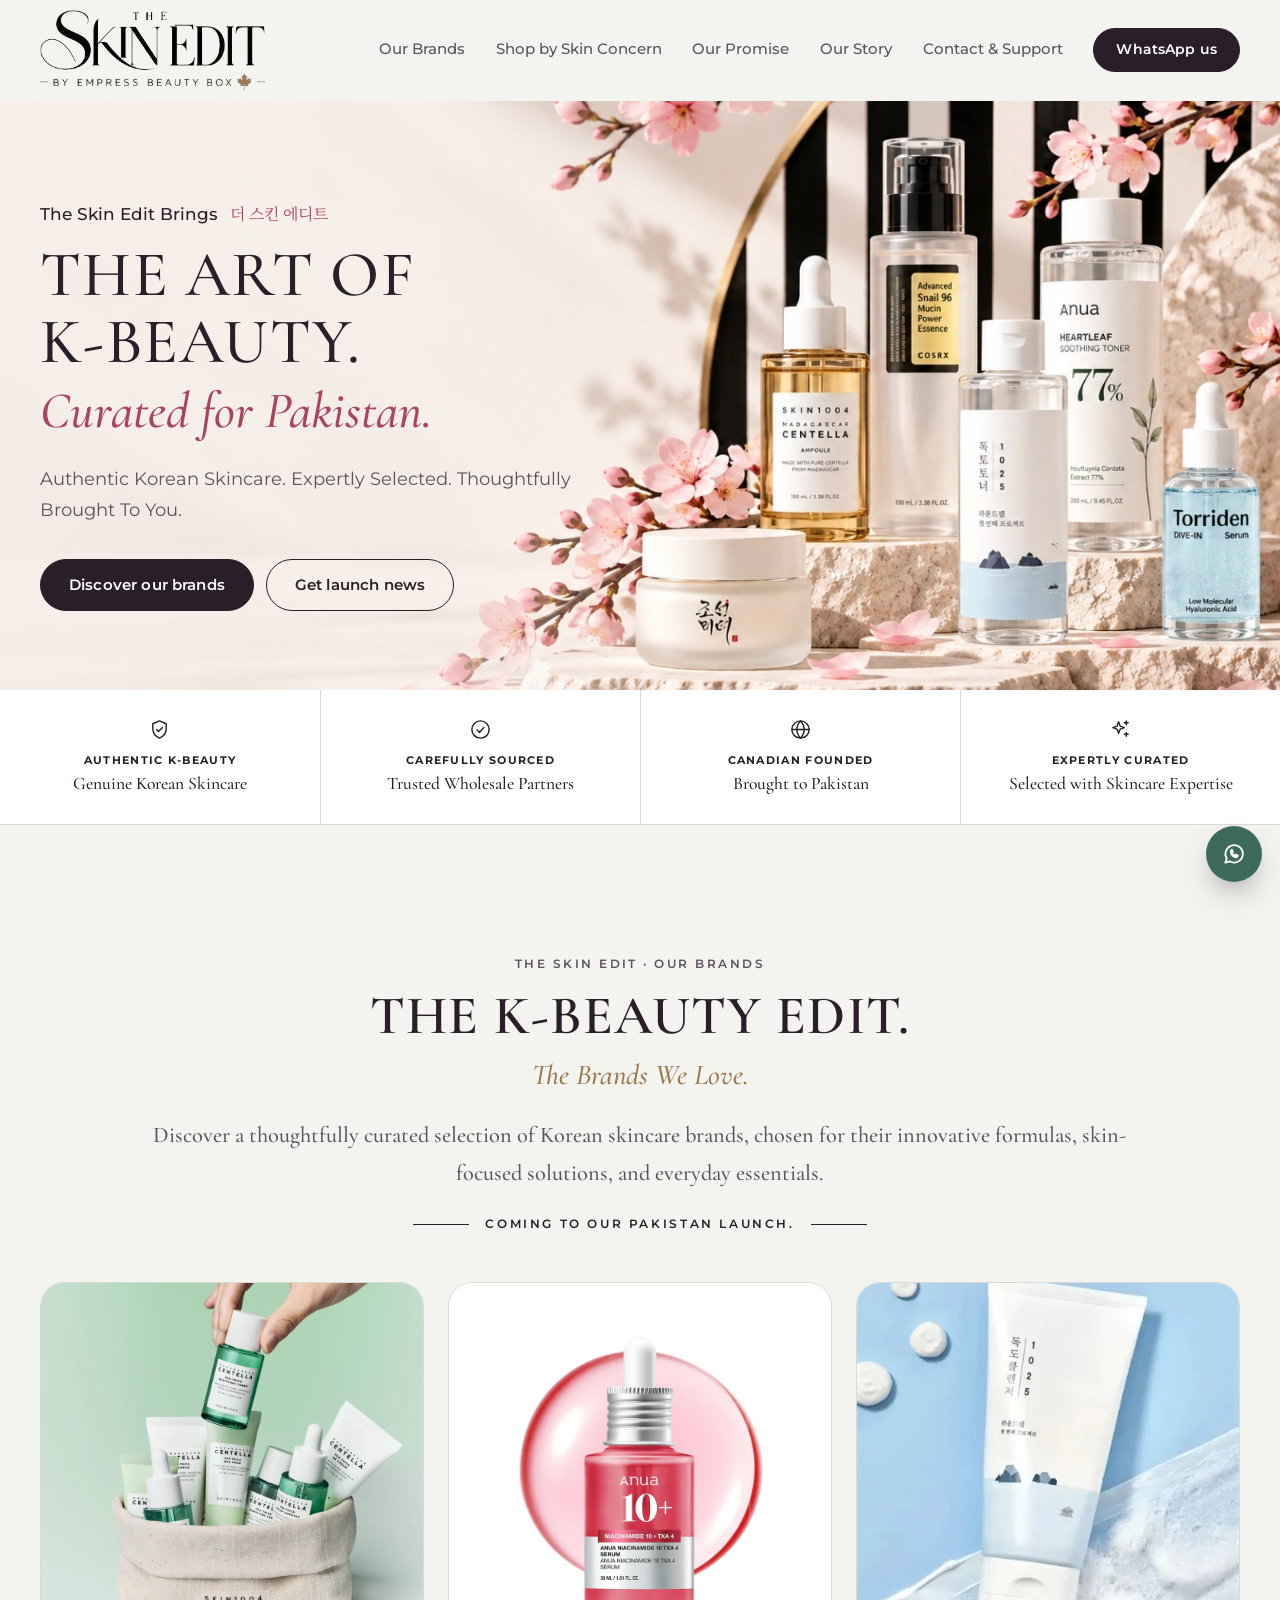
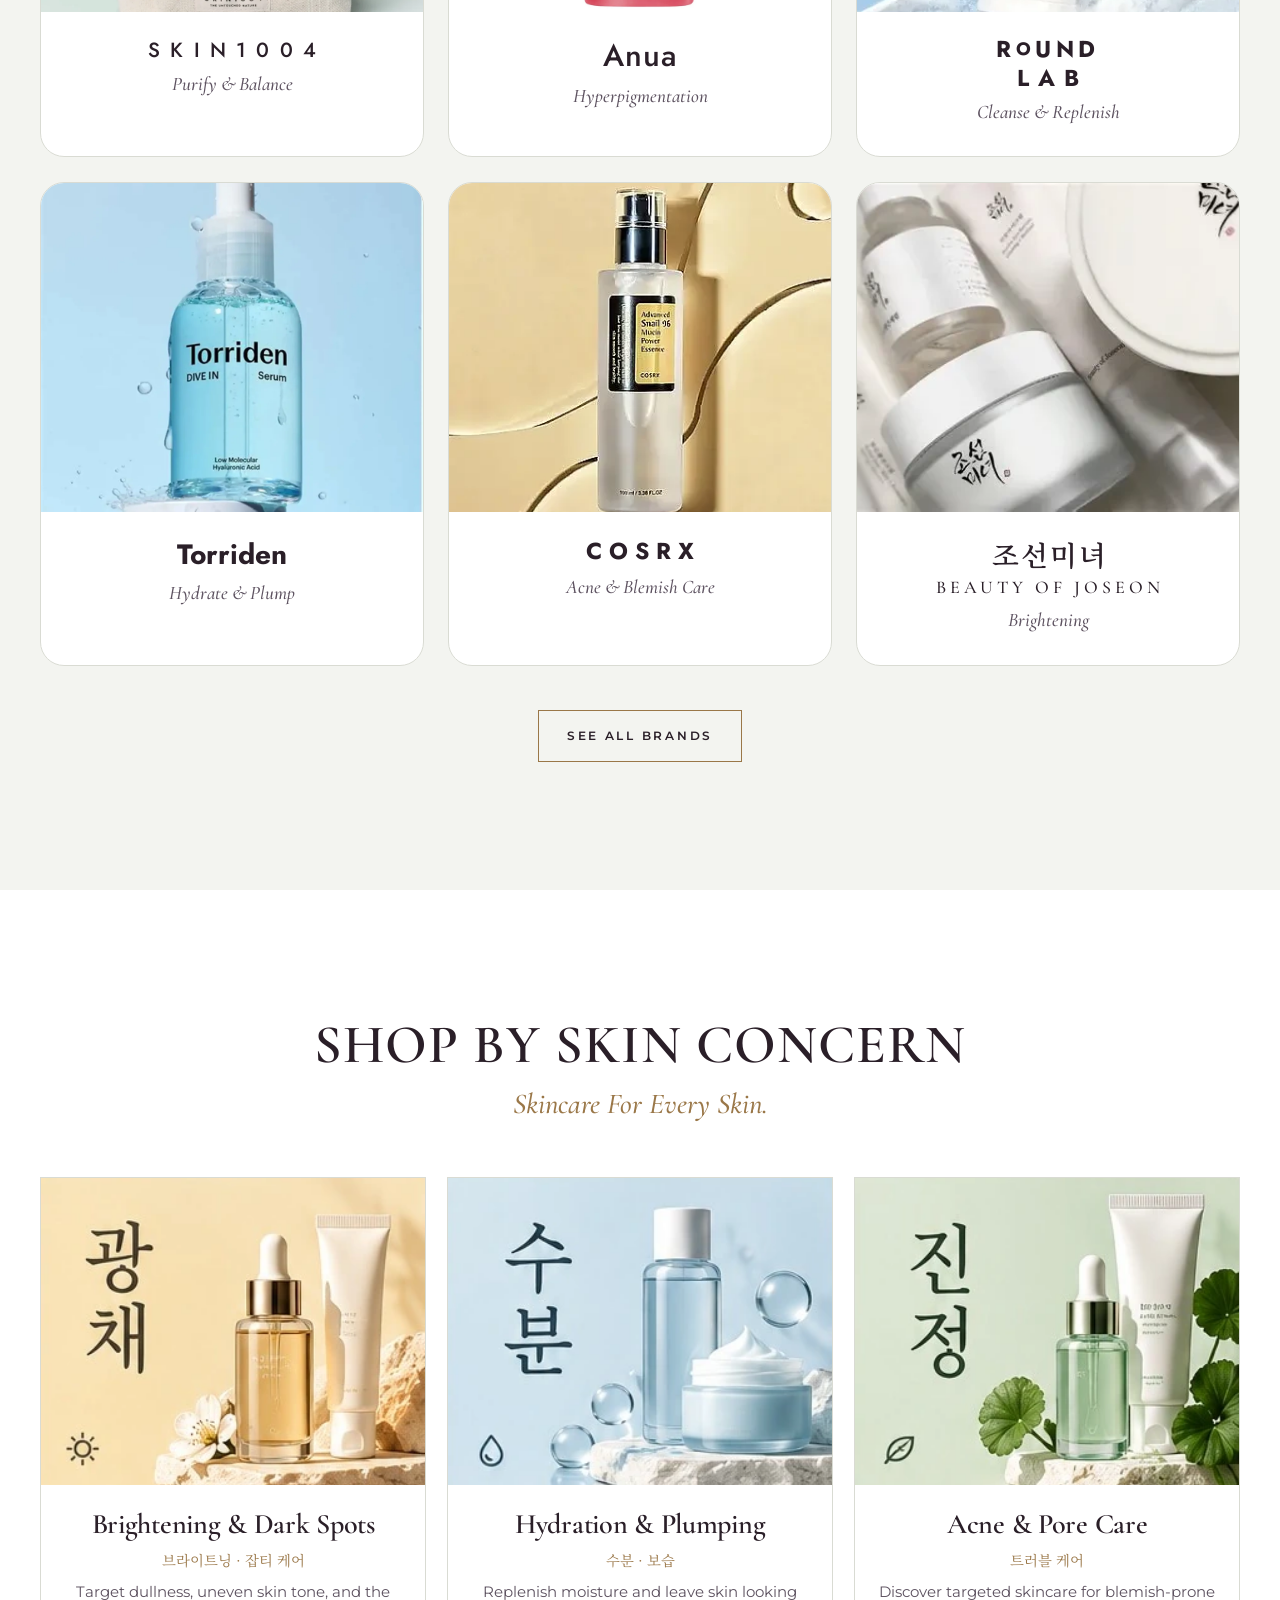
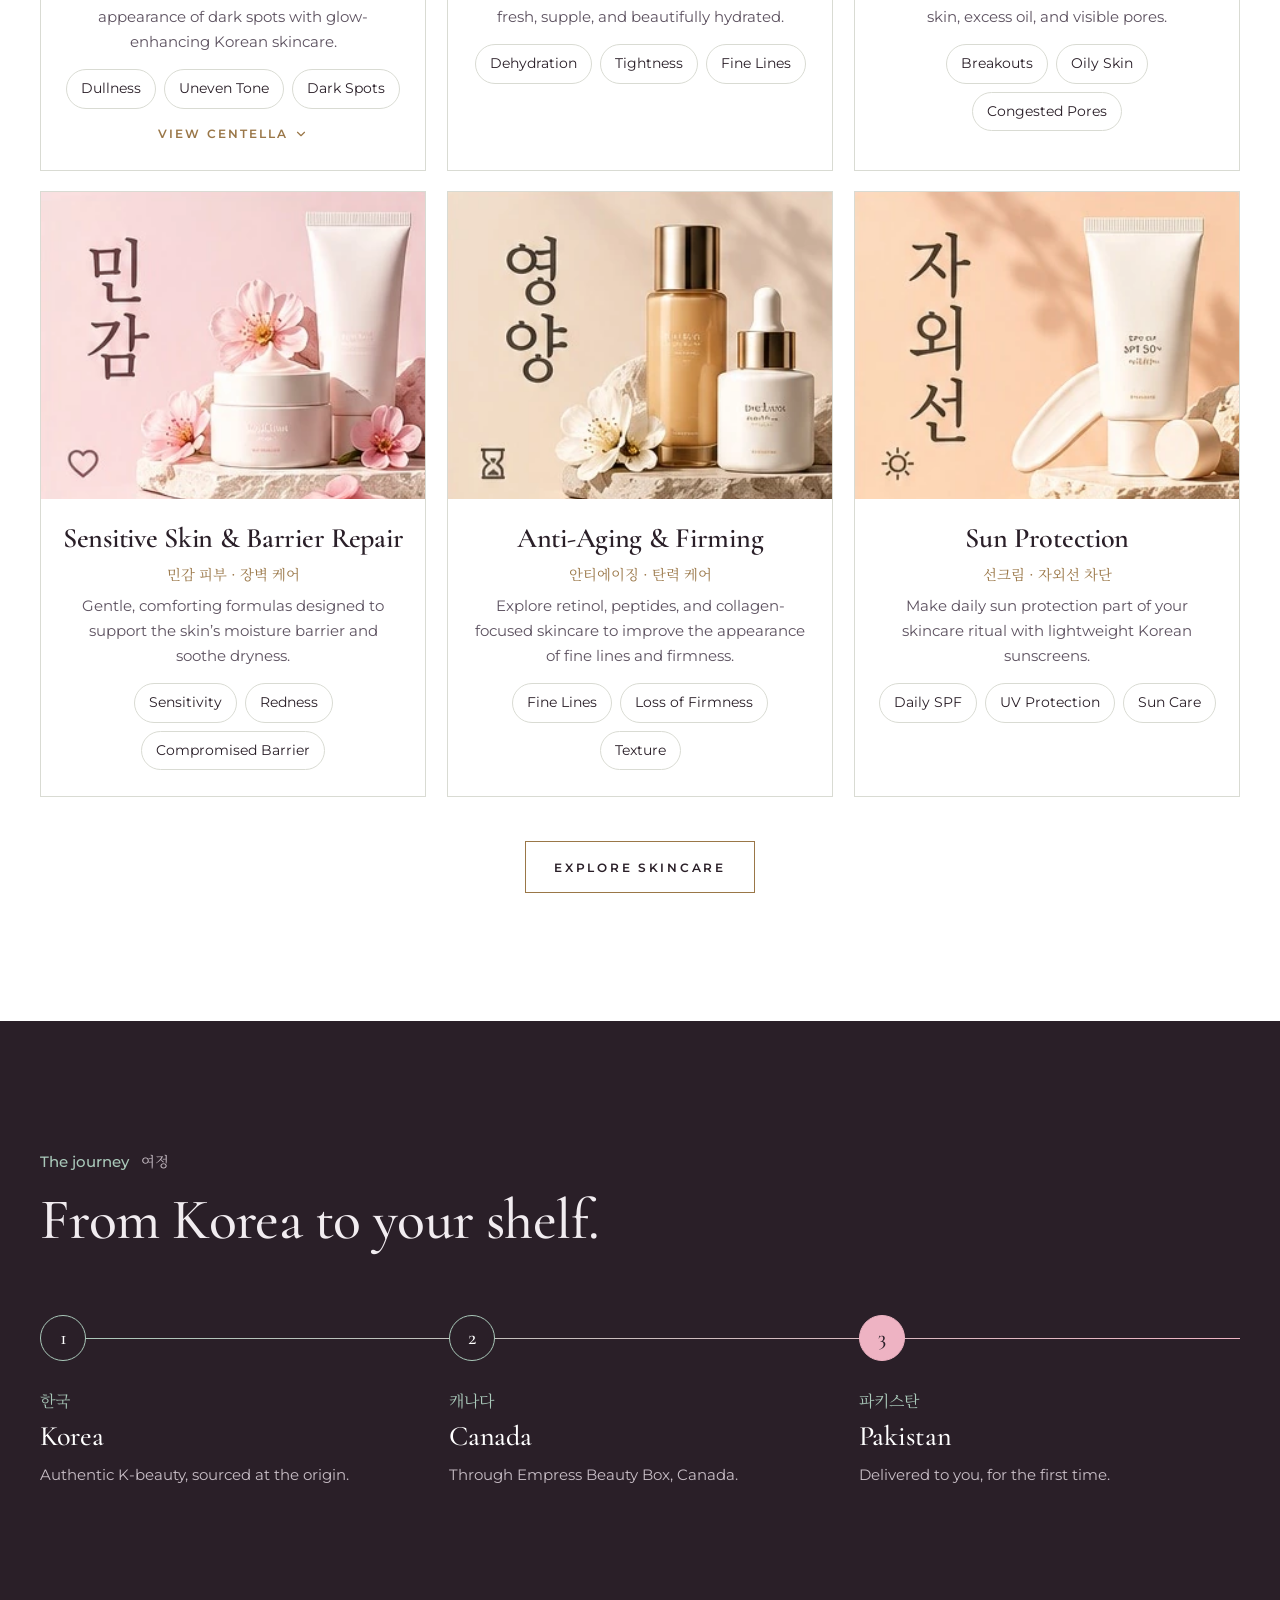
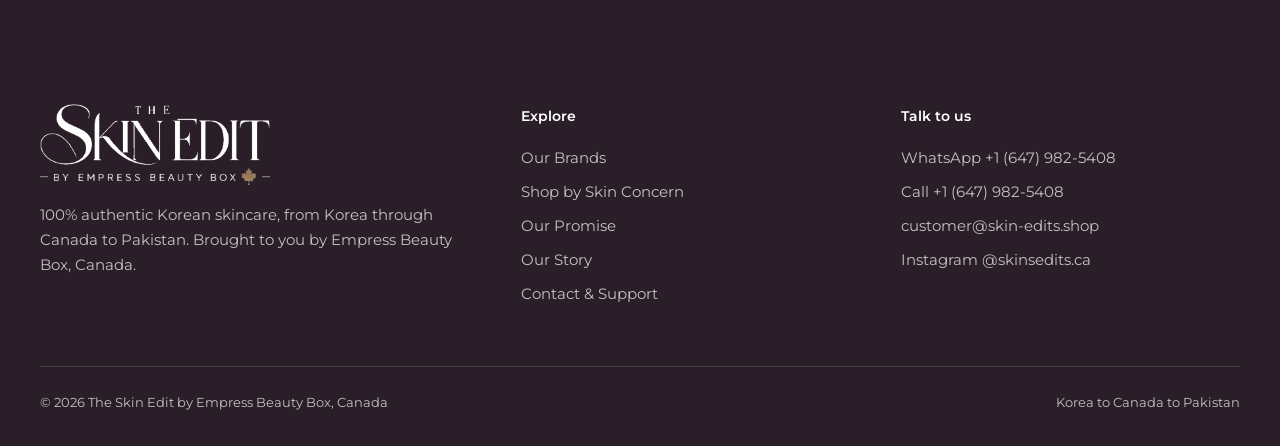
==== commit df2fdac8: "Brightening card: simple numbered Centella photo slideshow Co-Authored-By: Claude Opus 5.5 <noreply@" ====
--- a/index.html
+++ b/index.html
@@ -20,7 +20,7 @@
   <meta name="twitter:card" content="summary_large_image" />
   <link rel="preload" href="fonts/cormorant-garamond-500-normal.woff2" as="font" type="font/woff2" crossorigin />
   <link rel="preload" href="fonts/montserrat-400.woff2" as="font" type="font/woff2" crossorigin />
-  <link rel="stylesheet" href="css/styles.css?v=20261101a" />
+  <link rel="stylesheet" href="css/styles.css?v=20261101c" />
 </head>
 <body>
   <a class="skip" href="#main">Skip to content</a>
@@ -148,7 +148,7 @@
                   <p class="ko" lang="ko">브라이트닝 · 잡티 케어</p>
                   <p>Target dullness, uneven skin tone, and the appearance of dark spots with glow-enhancing Korean skincare.</p>
                   <ul class="best-for"><li>Dullness</li><li>Uneven Tone</li><li>Dark Spots</li></ul>
-                  <span class="concern-more">View products <svg viewBox="0 0 24 24" aria-hidden="true"><path d="M6 9l6 6 6-6" /></svg></span>
+                  <span class="concern-more">View Centella <svg viewBox="0 0 24 24" aria-hidden="true"><path d="M6 9l6 6 6-6" /></svg></span>
                 </div>
               </article>
               <article class="concern glaze-hydra" id="hydrating">
@@ -169,49 +169,23 @@
                   <ul class="best-for"><li>Breakouts</li><li>Oily Skin</li><li>Congested Pores</li></ul>
                 </div>
               </article>
-              <section class="concern-panel" id="brightening-edit" aria-label="Brightening products" hidden>
+              <section class="concern-panel" id="brightening-edit" aria-label="Centella Brightening and Dark Spots" hidden>
                 <div class="cp-wrap">
-                  <div class="cp-inner">
-                    <button type="button" class="cp-close" aria-label="Close brightening products"><svg viewBox="0 0 24 24" aria-hidden="true"><path d="M6 6l12 12M18 6L6 18" /></svg></button>
-                    <div class="cp-feature"><img src="images/products/brightening-edit.webp?v=1" alt="SKIN1004 Madagascar Centella Tone Brightening toner, capsule ampoule and Retinol 0.2% ampoule with white blossoms" width="900" height="1200" loading="lazy" /></div>
-                    <div class="cp-content">
-                      <p class="cp-eyebrow">The Brightening Edit <span lang="ko">브라이트닝</span></p>
-                      <h3 class="cp-title">SKIN1004 Madagascar Centella<br /><em>Tone Brightening</em></h3>
-                      <p class="cp-lead">Pure Madagascar centella paired with brightening care, for a clearer, more even and luminous complexion.</p>
-                      <ul class="cp-products">
-                        <li class="cp-product">
-                          <div class="cp-img"><img src="images/products/skin1004-toner.webp?v=1" alt="SKIN1004 Tone Brightening Boosting Toner" width="600" height="600" loading="lazy" /></div>
-                          <div class="cp-info">
-                            <span class="cp-step">Step 1 · Toner</span>
-                            <h4>Tone Brightening Boosting Toner</h4>
-                            <span class="cp-size">210 ml</span>
-                            <p>Preps and refreshes skin after cleansing, helping the next steps absorb.</p>
-                          </div>
-                        </li>
-                        <li class="cp-product">
-                          <div class="cp-img"><img src="images/products/skin1004-ampoule.webp?v=1" alt="SKIN1004 Tone Brightening Capsule Ampoule" width="474" height="474" loading="lazy" /></div>
-                          <div class="cp-info">
-                            <span class="cp-step">Step 2 · Ampoule</span>
-                            <h4>Tone Brightening Capsule Ampoule</h4>
-                            <span class="cp-size">100 ml</span>
-                            <p>Brightening capsules that target dullness and uneven tone.</p>
-                          </div>
-                        </li>
-                        <li class="cp-product">
-                          <div class="cp-img"><img src="images/products/skin1004-retinol.webp?v=1" alt="SKIN1004 Madagascar Centella Retinol 0.2 Boosting Shot Ampoule" width="600" height="600" loading="lazy" /></div>
-                          <div class="cp-info">
-                            <span class="cp-step">Night · Treatment</span>
-                            <h4>Retinol 0.2% Boosting Shot Ampoule</h4>
-                            <span class="cp-size">30 ml</span>
-                            <p>Retinal, squalane and centella spicules to refine texture and dark spots. Use at night, with SPF by day.</p>
-                          </div>
-                        </li>
+                  <div class="cp-inner cp-simple">
+                    <button type="button" class="cp-close" aria-label="Close"><svg viewBox="0 0 24 24" aria-hidden="true"><path d="M6 6l12 12M18 6L6 18" /></svg></button>
+                    <p class="cp-eyebrow">SKIN1004 · Madagascar Centella <span lang="ko">브라이트닝</span></p>
+                    <h3 class="cp-title">Centella <em>Brightening &amp; Dark Spots</em></h3>
+                    <div class="cp-slider" aria-roledescription="carousel" aria-label="Centella Brightening photos">
+                      <ul class="cp-track">
+                      <li class="cp-slide"><img src="images/products/skin1004-ampoule.webp?v=1" alt="SKIN1004 Madagascar Centella Tone Brightening Capsule Ampoule" width="474" height="474" loading="lazy" /><span class="cp-cap">Tone Brightening Capsule Ampoule</span></li>
+                      <li class="cp-slide"><img src="images/products/skin1004-set.webp?v=1" alt="SKIN1004 Madagascar Centella Tone Brightening full set" width="474" height="474" loading="lazy" /><span class="cp-cap">Tone Brightening Set</span></li>
+                      <li class="cp-slide"><img src="images/products/brightening-edit.webp?v=1" alt="SKIN1004 Centella Tone Brightening toner and capsule ampoule with white blossoms" width="900" height="1200" loading="lazy" /><span class="cp-cap">The Brightening Edit</span></li>
+                      <li class="cp-slide"><img src="images/products/skin1004-toner.webp?v=1" alt="SKIN1004 Madagascar Centella Tone Brightening Boosting Toner" width="600" height="600" loading="lazy" /><span class="cp-cap">Tone Brightening Boosting Toner</span></li>
                       </ul>
-                      <div class="cp-actions">
-                        <a class="btn" href="https://wa.me/16479825408?text=Hi%20The%20Skin%20Edit%2C%20I%27m%20interested%20in%20the%20SKIN1004%20Tone%20Brightening%20products." target="_blank" rel="noopener"><svg viewBox="0 0 24 24" aria-hidden="true"><path d="M4 20l1.3-4A8 8 0 1 1 8 18.7L4 20z" /></svg>Ask on WhatsApp</a>
-                        <a class="btn btn-line" href="contact.html">Contact &amp; Support</a>
-                      </div>
+                      <button type="button" class="cp-nav prev" aria-label="Previous photo"><svg viewBox="0 0 24 24" aria-hidden="true"><path d="M15 6l-6 6 6 6" /></svg></button>
+                      <button type="button" class="cp-nav next" aria-label="Next photo"><svg viewBox="0 0 24 24" aria-hidden="true"><path d="M9 6l6 6-6 6" /></svg></button>
                     </div>
+                    <div class="cp-dots cp-nums"><button type="button" aria-label="Photo 1">1</button><button type="button" aria-label="Photo 2">2</button><button type="button" aria-label="Photo 3">3</button><button type="button" aria-label="Photo 4">4</button></div>
                   </div>
                 </div>
               </section>
@@ -313,6 +287,6 @@
 
   <a class="wa-float" href="https://wa.me/16479825408" target="_blank" rel="noopener" aria-label="Chat with us on WhatsApp"><svg viewBox="0 0 24 24" aria-hidden="true"><path d="M4 20l1.3-4A8 8 0 1 1 8 18.7L4 20z" /><path d="M9 9.5c0 3 2.5 5.5 5.5 5.5l1-1.5-2-1-1 1c-1-.5-2-1.5-2.5-2.5l1-1-1-2L9 9.5z" /></svg></a>
 
-  <script src="js/script.js?v=20261101a"></script>
+  <script src="js/script.js?v=20261101c"></script>
 </body>
 </html>
--- a/css/styles.css
+++ b/css/styles.css
@@ -804,3 +804,40 @@
 @media (prefers-reduced-motion: reduce) {
   .concern-panel, .cp-inner, .cp-product, .cp-img img { transition: none; }
 }
+
+/* Brightening panel: photo slideshow + 4 products */
+.cp-products { grid-template-columns: repeat(4, minmax(0, 1fr)); }
+.cp-set { border-color: var(--gold); }
+.cp-set .cp-step { color: var(--peony-deep); }
+.cp-slider { overflow: hidden; background: #fff; }
+.cp-track { list-style: none; position: absolute; inset: 0; display: flex; overflow-x: auto; scroll-snap-type: x mandatory; scroll-behavior: smooth; scrollbar-width: none; }
+.cp-track::-webkit-scrollbar { display: none; }
+.cp-slide { flex: 0 0 100%; height: 100%; scroll-snap-align: start; position: relative; background: #fff; }
+.cp-feature .cp-slide img { position: absolute; inset: 0; width: 100%; height: 100%; }
+.cp-slide.cover img { object-fit: cover; }
+.cp-slide.contain img { object-fit: contain; padding: 18px; }
+.cp-nav { position: absolute; top: 50%; transform: translateY(-50%); z-index: 2; width: 38px; height: 38px; border-radius: 50%; border: 1px solid var(--line); background: rgba(255,255,255,0.92); color: var(--ink); display: grid; place-items: center; cursor: pointer; transition: background 0.2s, color 0.2s; }
+.cp-nav:hover { background: var(--ink); color: var(--paper); }
+.cp-nav.prev { left: 12px; } .cp-nav.next { right: 12px; }
+.cp-nav svg { width: 18px; height: 18px; fill: none; stroke: currentColor; stroke-width: 1.8; stroke-linecap: round; stroke-linejoin: round; }
+.cp-dots { position: absolute; left: 0; right: 0; bottom: 14px; z-index: 2; display: flex; justify-content: center; gap: 8px; }
+.cp-dots button { width: 8px; height: 8px; border-radius: 50%; border: 1px solid var(--ink); background: rgba(255,255,255,0.8); padding: 0; cursor: pointer; transition: width 0.3s var(--ease), background 0.3s; }
+.cp-dots button[aria-current="true"] { width: 22px; border-radius: 4px; background: var(--ink); }
+@media (max-width: 1100px) { .cp-products { grid-template-columns: repeat(2, minmax(0, 1fr)); } }
+@media (max-width: 900px) { .cp-feature.cp-slider { aspect-ratio: 4 / 3; } }
+@media (max-width: 640px) { .cp-products { grid-template-columns: 1fr; } .cp-img img { object-fit: contain; background: #fff; } }
+.cp-slide.grey { background: linear-gradient(180deg, #5f5c5c, #9a9796 50%, #5f5c5c); } .cp-slide.grey img { padding: 0; }
+
+/* Brightening panel: simple numbered Centella slideshow */
+.cp-inner.cp-simple { display: grid; grid-template-columns: 1fr; justify-items: center; gap: 10px; padding: clamp(28px, 4vw, 48px) clamp(16px, 3vw, 40px); text-align: center; }
+.cp-simple .cp-eyebrow { justify-content: center; flex-wrap: wrap; }
+.cp-simple .cp-title { padding: 0 44px; }
+.cp-simple .cp-slider { position: relative; width: min(100%, 680px); aspect-ratio: 1 / 1; margin-top: 10px; background: #fff; border: 1px solid var(--line); overflow: hidden; }
+.cp-simple .cp-track { position: absolute; inset: 0; }
+.cp-simple .cp-slide img { position: absolute; inset: 0; width: 100%; height: 100%; object-fit: contain; }
+.cp-cap { position: absolute; left: 50%; bottom: 14px; transform: translateX(-50%); z-index: 1; white-space: nowrap; background: rgba(255,255,255,0.92); border: 1px solid var(--line); padding: 4px 14px; font-size: 0.72rem; font-weight: 600; letter-spacing: 0.14em; text-transform: uppercase; color: var(--ink); }
+.cp-dots.cp-nums { position: static; margin-top: 6px; gap: 10px; }
+.cp-nums button { width: 38px; height: 38px; border-radius: 50%; border: 1px solid var(--ink); background: var(--paper); color: var(--ink); font: 600 0.9rem var(--font-body); }
+.cp-nums button[aria-current="true"] { width: 38px; border-radius: 50%; background: var(--ink); color: var(--paper); }
+@media (max-width: 520px) { .cp-cap { font-size: 0.6rem; letter-spacing: 0.08em; } }
+.cp-simple .cp-eyebrow { padding: 0 44px; }
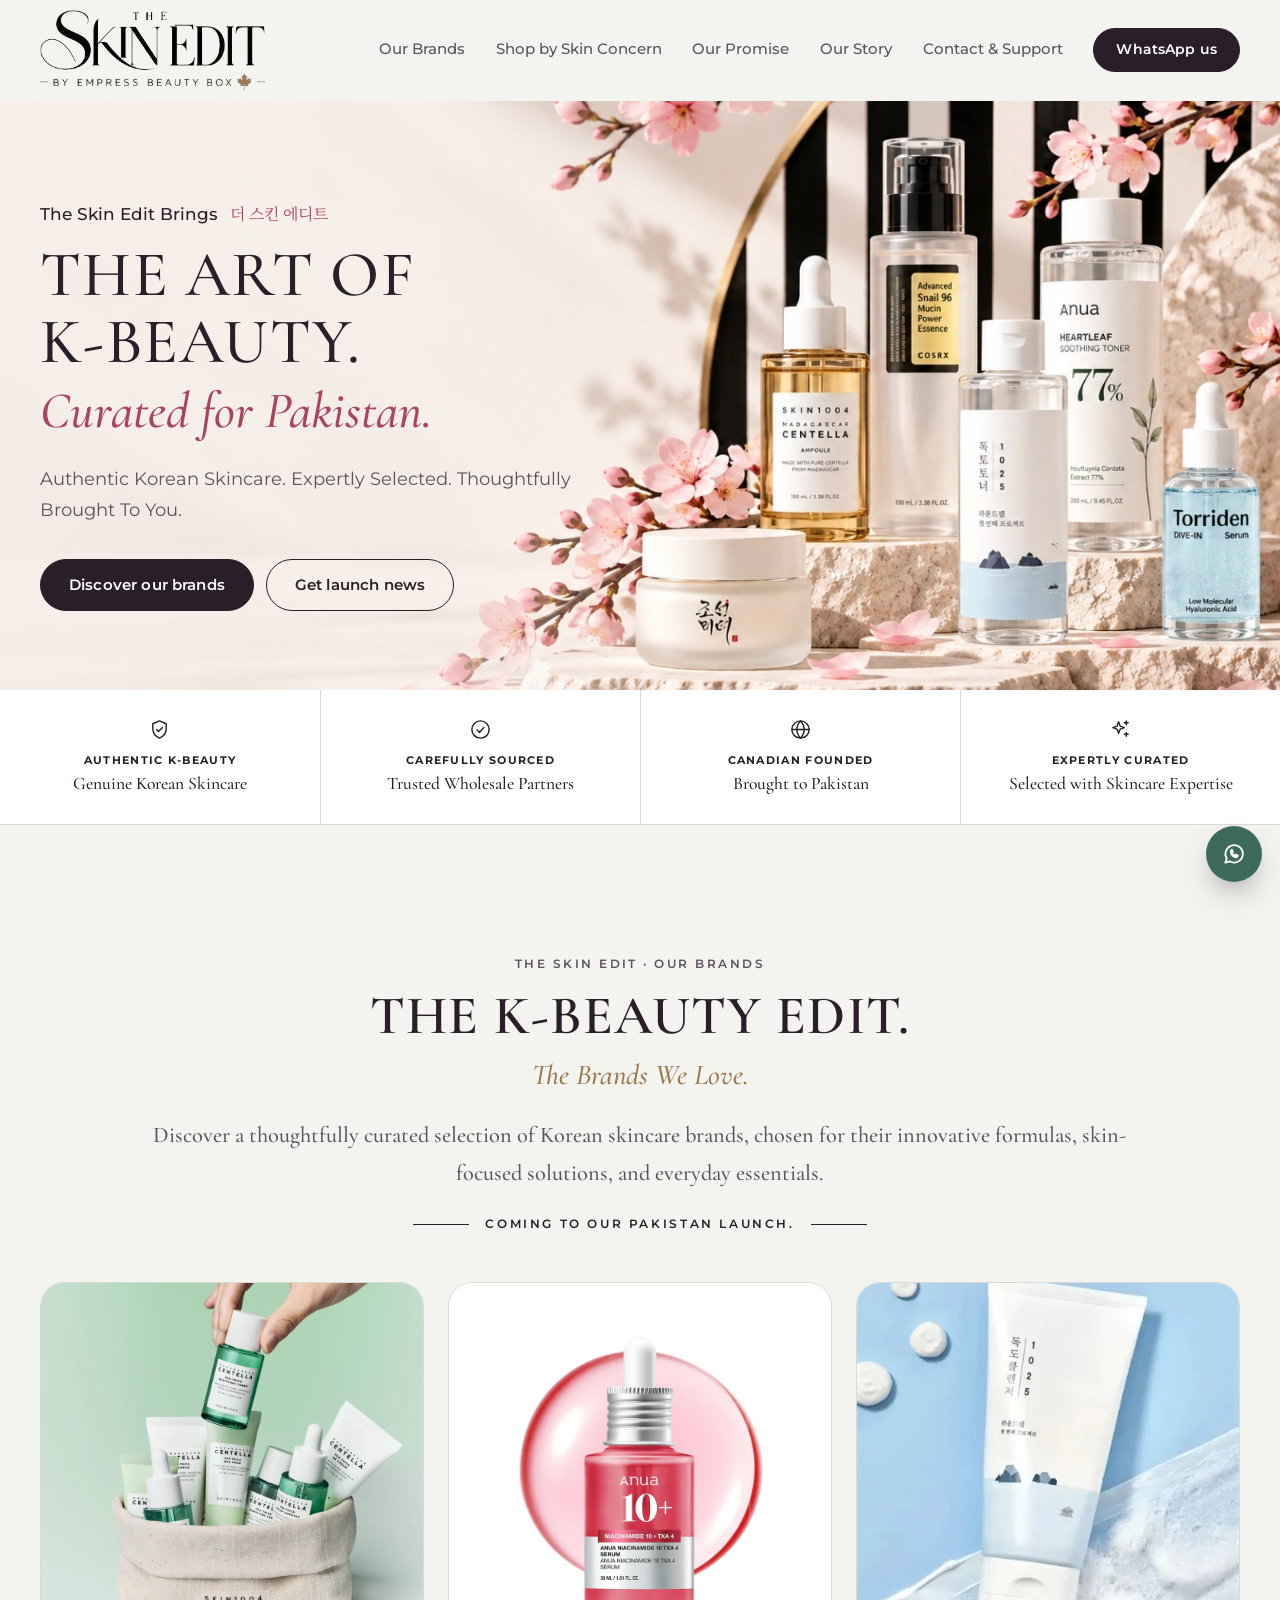
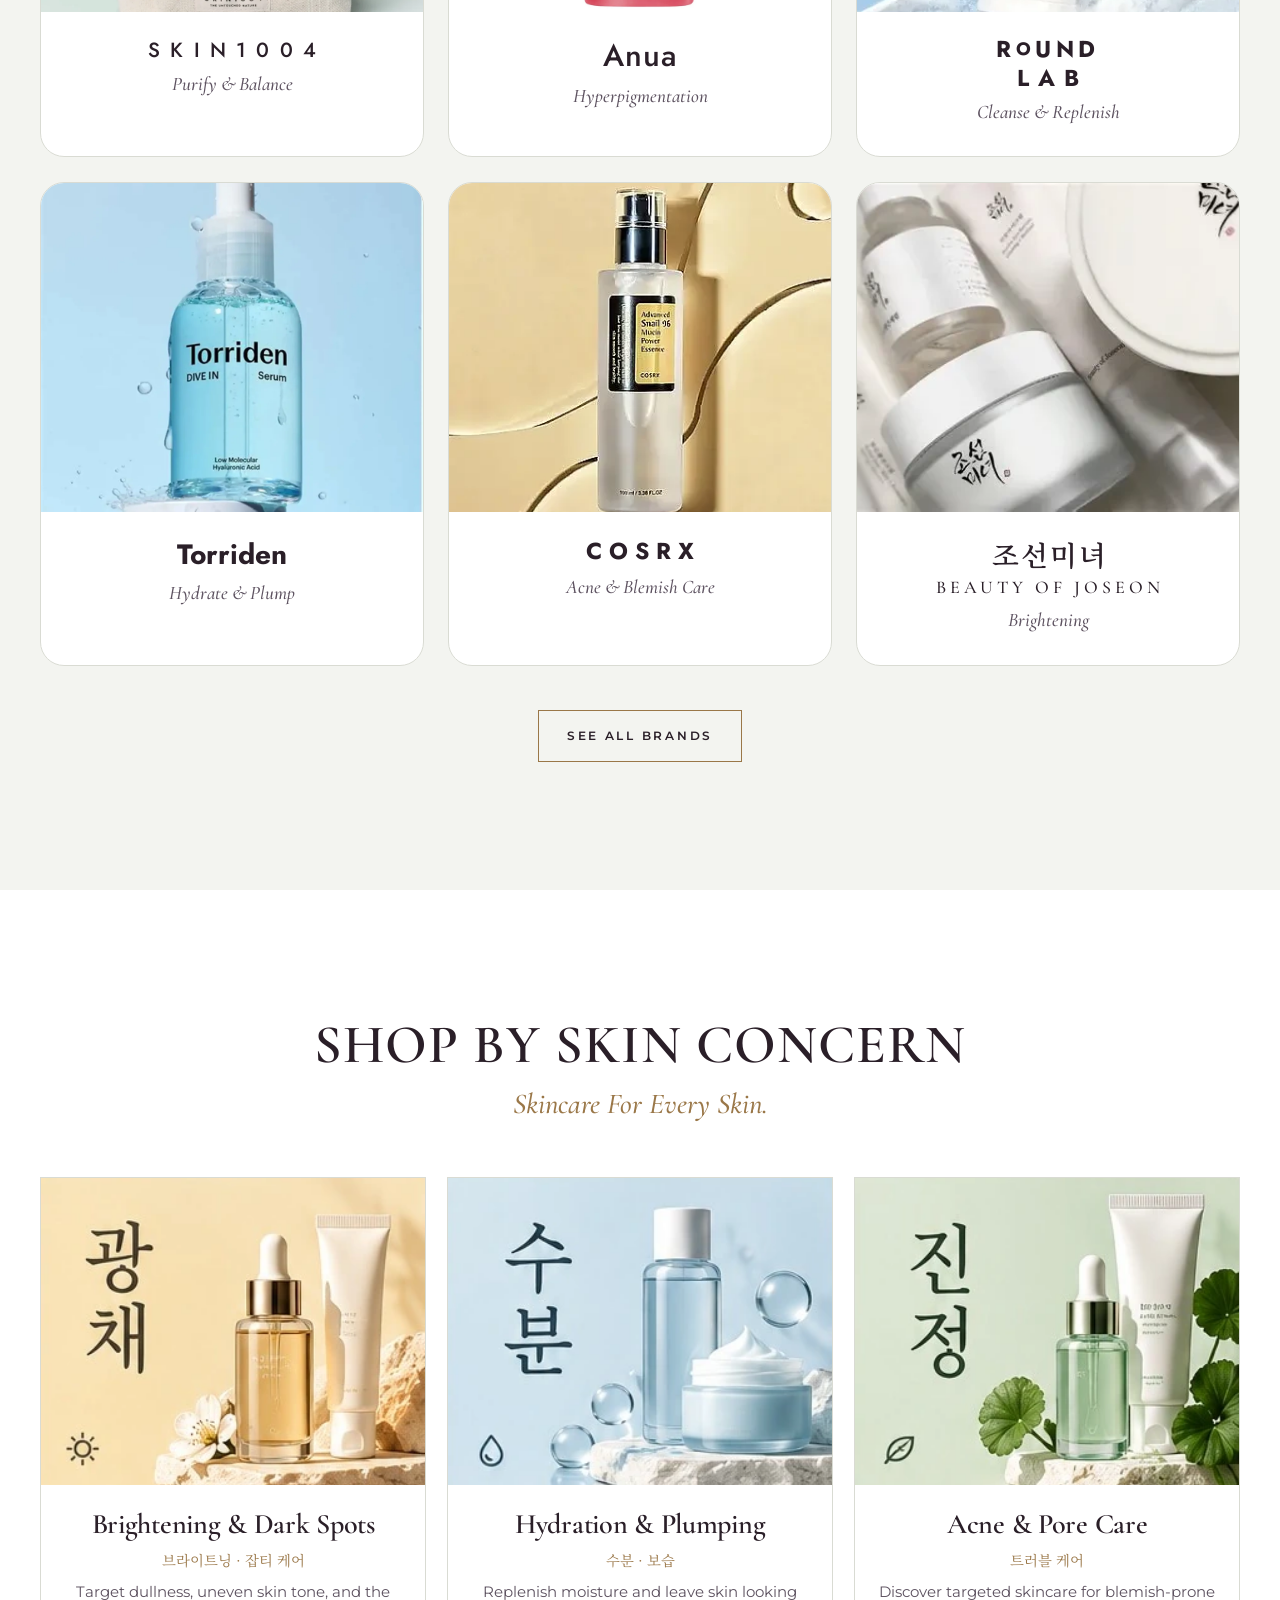
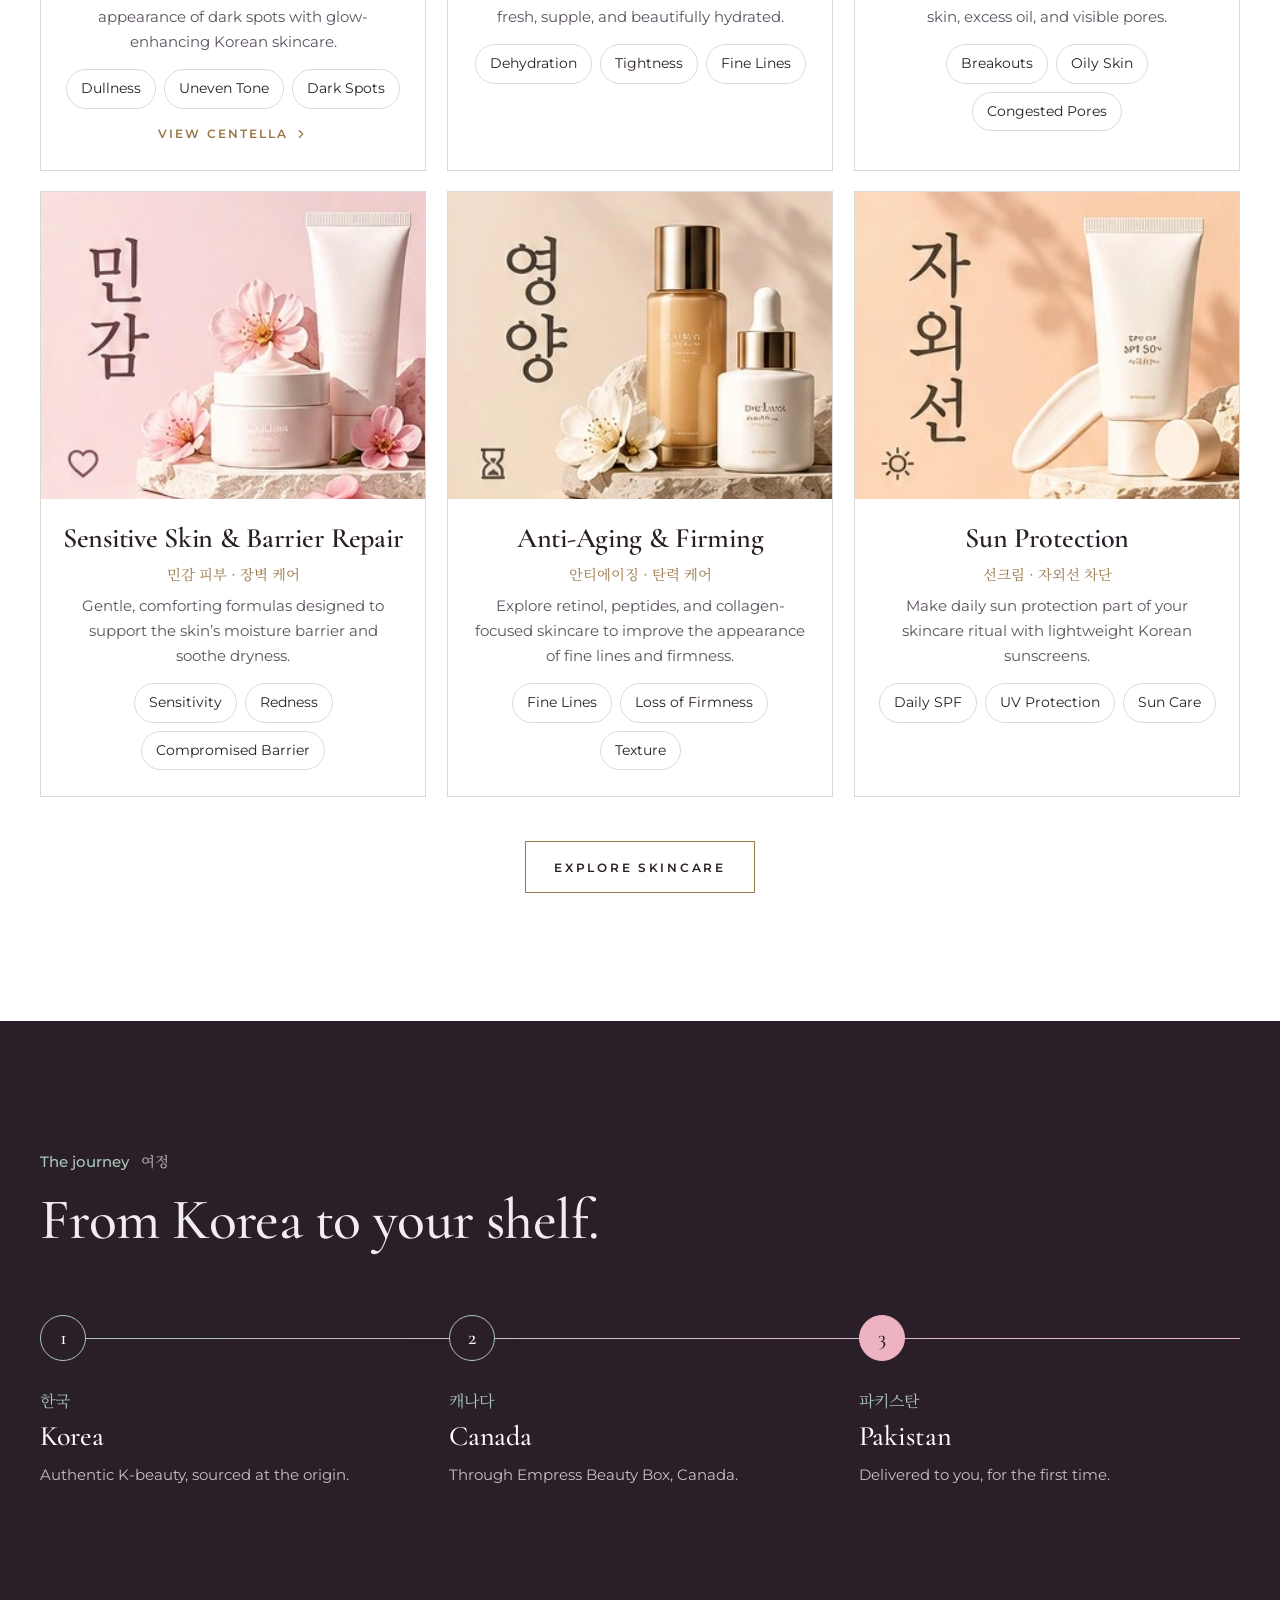
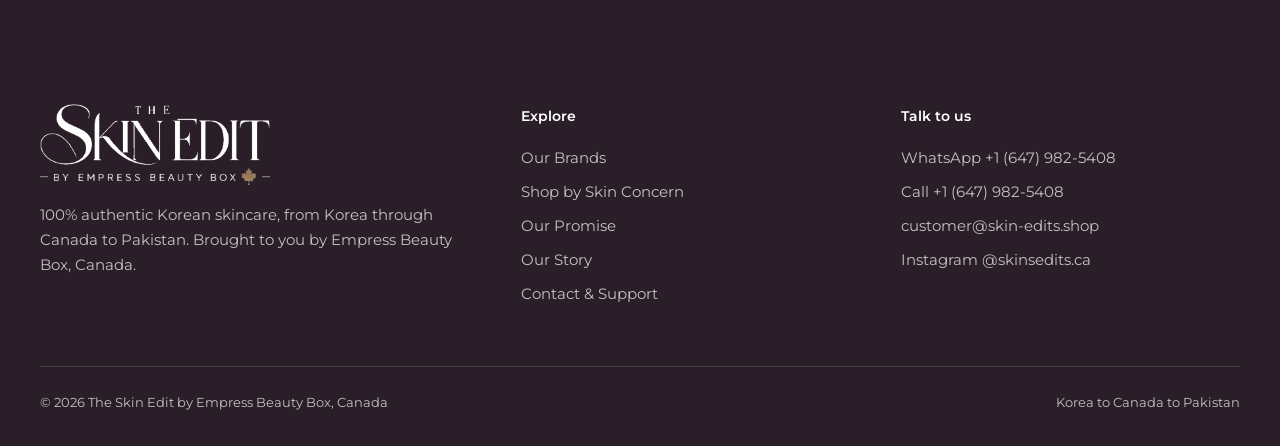
==== commit c32e57a5: "Brightening card opens its own Centella page with a simple slideshow Co-Authored-By: Claude Opus 5.5" ====
--- a/index.html
+++ b/index.html
@@ -20,7 +20,8 @@
   <meta name="twitter:card" content="summary_large_image" />
   <link rel="preload" href="fonts/cormorant-garamond-500-normal.woff2" as="font" type="font/woff2" crossorigin />
   <link rel="preload" href="fonts/montserrat-400.woff2" as="font" type="font/woff2" crossorigin />
-  <link rel="stylesheet" href="css/styles.css?v=20261101c" />
+  <link rel="stylesheet" href="css/styles.css?v=20261101d" />
+  <link rel="stylesheet" href="css/concern-panel.css?v=3" />
 </head>
 <body>
   <a class="skip" href="#main">Skip to content</a>
@@ -141,14 +142,15 @@
           <p class="edit-sub">Skincare For Every Skin.</p>
         </div>
         <div class="concerns">
-              <article class="concern glaze-bright has-panel" id="brightening" data-panel="brightening-edit" role="button" tabindex="0" aria-expanded="false" aria-controls="brightening-edit">
+              <article class="concern glaze-bright has-link" id="brightening">
+                <a class="concern-link" href="brightening.html" aria-label="Centella Brightening &amp; Dark Spots"></a>
                 <div class="concern-visual photo"><img src="images/concerns/brightening.webp?v=1" alt="Golden serum and cream on a stone with white blossoms" width="307" height="252" loading="lazy" /></div>
                 <div class="concern-body">
                   <h2>Brightening &amp; Dark Spots</h2>
                   <p class="ko" lang="ko">브라이트닝 · 잡티 케어</p>
                   <p>Target dullness, uneven skin tone, and the appearance of dark spots with glow-enhancing Korean skincare.</p>
                   <ul class="best-for"><li>Dullness</li><li>Uneven Tone</li><li>Dark Spots</li></ul>
-                  <span class="concern-more">View Centella <svg viewBox="0 0 24 24" aria-hidden="true"><path d="M6 9l6 6 6-6" /></svg></span>
+                  <span class="concern-more">View Centella <svg viewBox="0 0 24 24" aria-hidden="true"><path d="M9 6l6 6-6 6" /></svg></span>
                 </div>
               </article>
               <article class="concern glaze-hydra" id="hydrating">
@@ -169,26 +171,6 @@
                   <ul class="best-for"><li>Breakouts</li><li>Oily Skin</li><li>Congested Pores</li></ul>
                 </div>
               </article>
-              <section class="concern-panel" id="brightening-edit" aria-label="Centella Brightening and Dark Spots" hidden>
-                <div class="cp-wrap">
-                  <div class="cp-inner cp-simple">
-                    <button type="button" class="cp-close" aria-label="Close"><svg viewBox="0 0 24 24" aria-hidden="true"><path d="M6 6l12 12M18 6L6 18" /></svg></button>
-                    <p class="cp-eyebrow">SKIN1004 · Madagascar Centella <span lang="ko">브라이트닝</span></p>
-                    <h3 class="cp-title">Centella <em>Brightening &amp; Dark Spots</em></h3>
-                    <div class="cp-slider" aria-roledescription="carousel" aria-label="Centella Brightening photos">
-                      <ul class="cp-track">
-                      <li class="cp-slide"><img src="images/products/skin1004-ampoule.webp?v=1" alt="SKIN1004 Madagascar Centella Tone Brightening Capsule Ampoule" width="474" height="474" loading="lazy" /><span class="cp-cap">Tone Brightening Capsule Ampoule</span></li>
-                      <li class="cp-slide"><img src="images/products/skin1004-set.webp?v=1" alt="SKIN1004 Madagascar Centella Tone Brightening full set" width="474" height="474" loading="lazy" /><span class="cp-cap">Tone Brightening Set</span></li>
-                      <li class="cp-slide"><img src="images/products/brightening-edit.webp?v=1" alt="SKIN1004 Centella Tone Brightening toner and capsule ampoule with white blossoms" width="900" height="1200" loading="lazy" /><span class="cp-cap">The Brightening Edit</span></li>
-                      <li class="cp-slide"><img src="images/products/skin1004-toner.webp?v=1" alt="SKIN1004 Madagascar Centella Tone Brightening Boosting Toner" width="600" height="600" loading="lazy" /><span class="cp-cap">Tone Brightening Boosting Toner</span></li>
-                      </ul>
-                      <button type="button" class="cp-nav prev" aria-label="Previous photo"><svg viewBox="0 0 24 24" aria-hidden="true"><path d="M15 6l-6 6 6 6" /></svg></button>
-                      <button type="button" class="cp-nav next" aria-label="Next photo"><svg viewBox="0 0 24 24" aria-hidden="true"><path d="M9 6l6 6-6 6" /></svg></button>
-                    </div>
-                    <div class="cp-dots cp-nums"><button type="button" aria-label="Photo 1">1</button><button type="button" aria-label="Photo 2">2</button><button type="button" aria-label="Photo 3">3</button><button type="button" aria-label="Photo 4">4</button></div>
-                  </div>
-                </div>
-              </section>
               <article class="concern glaze-sens" id="sensitive">
                 <div class="concern-visual photo"><img src="images/concerns/sensitive.webp?v=1" alt="Soft pink cream jar and tube with cherry blossoms" width="307" height="252" loading="lazy" /></div>
                 <div class="concern-body">
@@ -287,6 +269,7 @@
 
   <a class="wa-float" href="https://wa.me/16479825408" target="_blank" rel="noopener" aria-label="Chat with us on WhatsApp"><svg viewBox="0 0 24 24" aria-hidden="true"><path d="M4 20l1.3-4A8 8 0 1 1 8 18.7L4 20z" /><path d="M9 9.5c0 3 2.5 5.5 5.5 5.5l1-1.5-2-1-1 1c-1-.5-2-1.5-2.5-2.5l1-1-1-2L9 9.5z" /></svg></a>
 
-  <script src="js/script.js?v=20261101c"></script>
+  <script src="js/script.js?v=20261101d"></script>
+  <script src="js/concern-panel.js?v=2"></script>
 </body>
 </html>
--- a/css/styles.css
+++ b/css/styles.css
@@ -746,98 +746,3 @@
 @media (min-width: 2300px) { body { zoom: 1.6; } }
 @media (min-width: 2700px) { body { zoom: 1.85; } }
 @media (min-width: 3200px) { body { zoom: 2.2; } }
-
-/* ==========================================================
-   Skin concern → product panel (opens under the first row)
-   ========================================================== */
-.concern.has-panel { cursor: pointer; }
-.concern.has-panel:focus-visible { outline: 2px solid var(--gold); outline-offset: 4px; }
-.concern.has-panel.is-open { box-shadow: 0 0 0 1px var(--gold), 0 30px 50px -28px rgba(42,31,40,0.45); }
-.concern-more { display: inline-flex; align-items: center; gap: 6px; margin-top: 8px; font-size: 0.72rem; font-weight: 600; letter-spacing: 0.18em; text-transform: uppercase; color: var(--gold); }
-.concern-more svg { width: 14px; height: 14px; fill: none; stroke: currentColor; stroke-width: 2; stroke-linecap: round; stroke-linejoin: round; transition: transform 0.35s var(--ease); }
-.concern.is-open .concern-more svg { transform: rotate(180deg); }
-
-.concern-panel { grid-column: 1 / -1; display: grid; grid-template-rows: 0fr; transition: grid-template-rows 0.55s var(--ease); scroll-margin-top: 120px; }
-.concern-panel[hidden] { display: none; }
-.concern-panel.open { grid-template-rows: 1fr; }
-.cp-wrap { overflow: hidden; min-height: 0; }
-.cp-inner { position: relative; display: grid; grid-template-columns: minmax(0, 0.8fr) minmax(0, 2fr); background: var(--paper); border: 1px solid var(--line); border-top: 3px solid var(--g-bright); opacity: 0; transform: translateY(-12px); transition: opacity 0.45s var(--ease) 0.1s, transform 0.55s var(--ease) 0.05s; }
-.concern-panel.open .cp-inner { opacity: 1; transform: none; }
-.cp-feature { position: relative; min-height: 100%; background: var(--g-bright); }
-.cp-feature img { position: absolute; inset: 0; width: 100%; height: 100%; object-fit: cover; }
-.cp-content { padding: clamp(24px, 3.2vw, 44px); display: grid; gap: 14px; align-content: start; }
-.cp-eyebrow { display: flex; gap: 12px; align-items: baseline; font-size: 0.74rem; font-weight: 600; letter-spacing: 0.2em; text-transform: uppercase; color: var(--ink-soft); }
-.cp-eyebrow [lang="ko"] { font-family: var(--font-kr); letter-spacing: 0.06em; color: var(--gold); text-transform: none; }
-.cp-title { font-family: var(--font-display); font-weight: 600; font-size: clamp(1.6rem, 2.8vw, 2.4rem); line-height: 1.1; padding-right: 40px; }
-.cp-title em { font-weight: 500; color: var(--gold); }
-.cp-lead { color: var(--ink-soft); font-size: 0.95rem; max-width: 40em; }
-.cp-products { list-style: none; display: grid; grid-template-columns: repeat(3, minmax(0, 1fr)); gap: clamp(10px, 1.4vw, 18px); margin-top: 6px; }
-.cp-product { display: grid; grid-template-rows: auto 1fr; border: 1px solid var(--line); background: var(--porcelain); transition: transform 0.35s var(--ease), box-shadow 0.35s var(--ease); }
-.cp-product:hover { transform: translateY(-4px); box-shadow: 0 18px 30px -22px rgba(42,31,40,0.5); }
-.cp-img { aspect-ratio: 1; background: #fff; overflow: hidden; }
-.cp-img img { width: 100%; height: 100%; object-fit: cover; transition: transform 0.6s var(--ease); }
-.cp-product:hover .cp-img img { transform: scale(1.04); }
-.cp-info { padding: 14px 14px 16px; display: grid; gap: 4px; align-content: start; }
-.cp-step { font-size: 0.66rem; font-weight: 600; letter-spacing: 0.16em; text-transform: uppercase; color: var(--gold); }
-.cp-info h4 { font-family: var(--font-display); font-weight: 600; font-size: 1.15rem; line-height: 1.2; }
-.cp-size { font-size: 0.75rem; color: var(--ink-soft); }
-.cp-info p { font-size: 0.8rem; line-height: 1.55; color: var(--ink-soft); margin-top: 4px; }
-.cp-actions { display: flex; flex-wrap: wrap; gap: 10px; margin-top: 8px; }
-.cp-close { position: absolute; top: 14px; right: 14px; z-index: 2; width: 40px; height: 40px; border-radius: 50%; border: 1px solid var(--line); background: var(--paper); color: var(--ink); display: grid; place-items: center; cursor: pointer; transition: background 0.2s, color 0.2s; }
-.cp-close:hover { background: var(--ink); color: var(--paper); }
-.cp-close svg { width: 16px; height: 16px; fill: none; stroke: currentColor; stroke-width: 1.8; stroke-linecap: round; }
-
-@media (max-width: 900px) {
-  .cp-inner { grid-template-columns: 1fr; }
-  .cp-feature { min-height: 0; aspect-ratio: 16 / 9; }
-  .cp-feature img { object-position: center 40%; }
-  .cp-close { background: rgba(255,255,255,0.92); }
-  .concern-more { font-size: 0.6rem; letter-spacing: 0.12em; margin-top: 4px; }
-}
-@media (max-width: 640px) {
-  .cp-products { grid-template-columns: 1fr; }
-  .cp-product { grid-template-columns: 110px 1fr; grid-template-rows: none; }
-  .cp-img { aspect-ratio: auto; height: 100%; min-height: 110px; }
-  .cp-info { padding: 12px; }
-  .cp-actions .btn { flex: 1 1 100%; justify-content: center; }
-}
-@media (prefers-reduced-motion: reduce) {
-  .concern-panel, .cp-inner, .cp-product, .cp-img img { transition: none; }
-}
-
-/* Brightening panel: photo slideshow + 4 products */
-.cp-products { grid-template-columns: repeat(4, minmax(0, 1fr)); }
-.cp-set { border-color: var(--gold); }
-.cp-set .cp-step { color: var(--peony-deep); }
-.cp-slider { overflow: hidden; background: #fff; }
-.cp-track { list-style: none; position: absolute; inset: 0; display: flex; overflow-x: auto; scroll-snap-type: x mandatory; scroll-behavior: smooth; scrollbar-width: none; }
-.cp-track::-webkit-scrollbar { display: none; }
-.cp-slide { flex: 0 0 100%; height: 100%; scroll-snap-align: start; position: relative; background: #fff; }
-.cp-feature .cp-slide img { position: absolute; inset: 0; width: 100%; height: 100%; }
-.cp-slide.cover img { object-fit: cover; }
-.cp-slide.contain img { object-fit: contain; padding: 18px; }
-.cp-nav { position: absolute; top: 50%; transform: translateY(-50%); z-index: 2; width: 38px; height: 38px; border-radius: 50%; border: 1px solid var(--line); background: rgba(255,255,255,0.92); color: var(--ink); display: grid; place-items: center; cursor: pointer; transition: background 0.2s, color 0.2s; }
-.cp-nav:hover { background: var(--ink); color: var(--paper); }
-.cp-nav.prev { left: 12px; } .cp-nav.next { right: 12px; }
-.cp-nav svg { width: 18px; height: 18px; fill: none; stroke: currentColor; stroke-width: 1.8; stroke-linecap: round; stroke-linejoin: round; }
-.cp-dots { position: absolute; left: 0; right: 0; bottom: 14px; z-index: 2; display: flex; justify-content: center; gap: 8px; }
-.cp-dots button { width: 8px; height: 8px; border-radius: 50%; border: 1px solid var(--ink); background: rgba(255,255,255,0.8); padding: 0; cursor: pointer; transition: width 0.3s var(--ease), background 0.3s; }
-.cp-dots button[aria-current="true"] { width: 22px; border-radius: 4px; background: var(--ink); }
-@media (max-width: 1100px) { .cp-products { grid-template-columns: repeat(2, minmax(0, 1fr)); } }
-@media (max-width: 900px) { .cp-feature.cp-slider { aspect-ratio: 4 / 3; } }
-@media (max-width: 640px) { .cp-products { grid-template-columns: 1fr; } .cp-img img { object-fit: contain; background: #fff; } }
-.cp-slide.grey { background: linear-gradient(180deg, #5f5c5c, #9a9796 50%, #5f5c5c); } .cp-slide.grey img { padding: 0; }
-
-/* Brightening panel: simple numbered Centella slideshow */
-.cp-inner.cp-simple { display: grid; grid-template-columns: 1fr; justify-items: center; gap: 10px; padding: clamp(28px, 4vw, 48px) clamp(16px, 3vw, 40px); text-align: center; }
-.cp-simple .cp-eyebrow { justify-content: center; flex-wrap: wrap; }
-.cp-simple .cp-title { padding: 0 44px; }
-.cp-simple .cp-slider { position: relative; width: min(100%, 680px); aspect-ratio: 1 / 1; margin-top: 10px; background: #fff; border: 1px solid var(--line); overflow: hidden; }
-.cp-simple .cp-track { position: absolute; inset: 0; }
-.cp-simple .cp-slide img { position: absolute; inset: 0; width: 100%; height: 100%; object-fit: contain; }
-.cp-cap { position: absolute; left: 50%; bottom: 14px; transform: translateX(-50%); z-index: 1; white-space: nowrap; background: rgba(255,255,255,0.92); border: 1px solid var(--line); padding: 4px 14px; font-size: 0.72rem; font-weight: 600; letter-spacing: 0.14em; text-transform: uppercase; color: var(--ink); }
-.cp-dots.cp-nums { position: static; margin-top: 6px; gap: 10px; }
-.cp-nums button { width: 38px; height: 38px; border-radius: 50%; border: 1px solid var(--ink); background: var(--paper); color: var(--ink); font: 600 0.9rem var(--font-body); }
-.cp-nums button[aria-current="true"] { width: 38px; border-radius: 50%; background: var(--ink); color: var(--paper); }
-@media (max-width: 520px) { .cp-cap { font-size: 0.6rem; letter-spacing: 0.08em; } }
-.cp-simple .cp-eyebrow { padding: 0 44px; }
--- a/css/concern-panel.css
+++ b/css/concern-panel.css
@@ -0,0 +1,103 @@
+/* ==========================================================
+   Skin concern → product panel (opens under the first row)
+   ========================================================== */
+.concern.has-panel { cursor: pointer; }
+.concern.has-panel:focus-visible { outline: 2px solid var(--gold); outline-offset: 4px; }
+.concern.has-panel.is-open { box-shadow: 0 0 0 1px var(--gold), 0 30px 50px -28px rgba(42,31,40,0.45); }
+.concern-more { display: inline-flex; align-items: center; gap: 6px; margin-top: 8px; font-size: 0.72rem; font-weight: 600; letter-spacing: 0.18em; text-transform: uppercase; color: var(--gold); }
+.concern-more svg { width: 14px; height: 14px; fill: none; stroke: currentColor; stroke-width: 2; stroke-linecap: round; stroke-linejoin: round; transition: transform 0.35s var(--ease); }
+.concern.is-open .concern-more svg { transform: rotate(180deg); }
+
+.concern-panel { grid-column: 1 / -1; display: grid; grid-template-rows: 0fr; transition: grid-template-rows 0.55s var(--ease); scroll-margin-top: 120px; }
+.concern-panel[hidden] { display: none; }
+.concern-panel.open { grid-template-rows: 1fr; }
+.cp-wrap { overflow: hidden; min-height: 0; }
+.cp-inner { position: relative; display: grid; grid-template-columns: minmax(0, 0.8fr) minmax(0, 2fr); background: var(--paper); border: 1px solid var(--line); border-top: 3px solid var(--g-bright); opacity: 0; transform: translateY(-12px); transition: opacity 0.45s var(--ease) 0.1s, transform 0.55s var(--ease) 0.05s; }
+.concern-panel.open .cp-inner { opacity: 1; transform: none; }
+.cp-feature { position: relative; min-height: 100%; background: var(--g-bright); }
+.cp-feature img { position: absolute; inset: 0; width: 100%; height: 100%; object-fit: cover; }
+.cp-content { padding: clamp(24px, 3.2vw, 44px); display: grid; gap: 14px; align-content: start; }
+.cp-eyebrow { display: flex; gap: 12px; align-items: baseline; font-size: 0.74rem; font-weight: 600; letter-spacing: 0.2em; text-transform: uppercase; color: var(--ink-soft); }
+.cp-eyebrow [lang="ko"] { font-family: var(--font-kr); letter-spacing: 0.06em; color: var(--gold); text-transform: none; }
+.cp-title { font-family: var(--font-display); font-weight: 600; font-size: clamp(1.6rem, 2.8vw, 2.4rem); line-height: 1.1; padding-right: 40px; }
+.cp-title em { font-weight: 500; color: var(--gold); }
+.cp-lead { color: var(--ink-soft); font-size: 0.95rem; max-width: 40em; }
+.cp-products { list-style: none; display: grid; grid-template-columns: repeat(3, minmax(0, 1fr)); gap: clamp(10px, 1.4vw, 18px); margin-top: 6px; }
+.cp-product { display: grid; grid-template-rows: auto 1fr; border: 1px solid var(--line); background: var(--porcelain); transition: transform 0.35s var(--ease), box-shadow 0.35s var(--ease); }
+.cp-product:hover { transform: translateY(-4px); box-shadow: 0 18px 30px -22px rgba(42,31,40,0.5); }
+.cp-img { aspect-ratio: 1; background: #fff; overflow: hidden; }
+.cp-img img { width: 100%; height: 100%; object-fit: cover; transition: transform 0.6s var(--ease); }
+.cp-product:hover .cp-img img { transform: scale(1.04); }
+.cp-info { padding: 14px 14px 16px; display: grid; gap: 4px; align-content: start; }
+.cp-step { font-size: 0.66rem; font-weight: 600; letter-spacing: 0.16em; text-transform: uppercase; color: var(--gold); }
+.cp-info h4 { font-family: var(--font-display); font-weight: 600; font-size: 1.15rem; line-height: 1.2; }
+.cp-size { font-size: 0.75rem; color: var(--ink-soft); }
+.cp-info p { font-size: 0.8rem; line-height: 1.55; color: var(--ink-soft); margin-top: 4px; }
+.cp-actions { display: flex; flex-wrap: wrap; gap: 10px; margin-top: 8px; }
+.cp-close { position: absolute; top: 14px; right: 14px; z-index: 2; width: 40px; height: 40px; border-radius: 50%; border: 1px solid var(--line); background: var(--paper); color: var(--ink); display: grid; place-items: center; cursor: pointer; transition: background 0.2s, color 0.2s; }
+.cp-close:hover { background: var(--ink); color: var(--paper); }
+.cp-close svg { width: 16px; height: 16px; fill: none; stroke: currentColor; stroke-width: 1.8; stroke-linecap: round; }
+
+@media (max-width: 900px) {
+  .cp-inner { grid-template-columns: 1fr; }
+  .cp-feature { min-height: 0; aspect-ratio: 16 / 9; }
+  .cp-feature img { object-position: center 40%; }
+  .cp-close { background: rgba(255,255,255,0.92); }
+  .concern-more { font-size: 0.6rem; letter-spacing: 0.12em; margin-top: 4px; }
+}
+@media (max-width: 640px) {
+  .cp-products { grid-template-columns: 1fr; }
+  .cp-product { grid-template-columns: 110px 1fr; grid-template-rows: none; }
+  .cp-img { aspect-ratio: auto; height: 100%; min-height: 110px; }
+  .cp-info { padding: 12px; }
+  .cp-actions .btn { flex: 1 1 100%; justify-content: center; }
+}
+@media (prefers-reduced-motion: reduce) {
+  .concern-panel, .cp-inner, .cp-product, .cp-img img { transition: none; }
+}
+
+/* Brightening panel: photo slideshow + 4 products */
+.cp-products { grid-template-columns: repeat(4, minmax(0, 1fr)); }
+.cp-set { border-color: var(--gold); }
+.cp-set .cp-step { color: var(--peony-deep); }
+.cp-slider { overflow: hidden; background: #fff; }
+.cp-track { list-style: none; position: absolute; inset: 0; display: flex; overflow-x: auto; scroll-snap-type: x mandatory; scroll-behavior: smooth; scrollbar-width: none; }
+.cp-track::-webkit-scrollbar { display: none; }
+.cp-slide { flex: 0 0 100%; height: 100%; scroll-snap-align: start; position: relative; background: #fff; }
+.cp-feature .cp-slide img { position: absolute; inset: 0; width: 100%; height: 100%; }
+.cp-slide.cover img { object-fit: cover; }
+.cp-slide.contain img { object-fit: contain; padding: 18px; }
+.cp-nav { position: absolute; top: 50%; transform: translateY(-50%); z-index: 2; width: 38px; height: 38px; border-radius: 50%; border: 1px solid var(--line); background: rgba(255,255,255,0.92); color: var(--ink); display: grid; place-items: center; cursor: pointer; transition: background 0.2s, color 0.2s; }
+.cp-nav:hover { background: var(--ink); color: var(--paper); }
+.cp-nav.prev { left: 12px; } .cp-nav.next { right: 12px; }
+.cp-nav svg { width: 18px; height: 18px; fill: none; stroke: currentColor; stroke-width: 1.8; stroke-linecap: round; stroke-linejoin: round; }
+.cp-dots { position: absolute; left: 0; right: 0; bottom: 14px; z-index: 2; display: flex; justify-content: center; gap: 8px; }
+.cp-dots button { width: 8px; height: 8px; border-radius: 50%; border: 1px solid var(--ink); background: rgba(255,255,255,0.8); padding: 0; cursor: pointer; transition: width 0.3s var(--ease), background 0.3s; }
+.cp-dots button[aria-current="true"] { width: 22px; border-radius: 4px; background: var(--ink); }
+@media (max-width: 1100px) { .cp-products { grid-template-columns: repeat(2, minmax(0, 1fr)); } }
+@media (max-width: 900px) { .cp-feature.cp-slider { aspect-ratio: 4 / 3; } }
+@media (max-width: 640px) { .cp-products { grid-template-columns: 1fr; } .cp-img img { object-fit: contain; background: #fff; } }
+.cp-slide.grey { background: linear-gradient(180deg, #5f5c5c, #9a9796 50%, #5f5c5c); } .cp-slide.grey img { padding: 0; }
+
+/* Brightening panel: simple numbered Centella slideshow */
+.cp-inner.cp-simple { display: grid; grid-template-columns: 1fr; justify-items: center; gap: 10px; padding: clamp(28px, 4vw, 48px) clamp(16px, 3vw, 40px); text-align: center; }
+.cp-simple .cp-eyebrow { justify-content: center; flex-wrap: wrap; }
+.cp-simple .cp-title { padding: 0 44px; }
+.cp-simple .cp-slider { position: relative; width: min(100%, 680px); aspect-ratio: 1 / 1; margin-top: 10px; background: #fff; border: 1px solid var(--line); overflow: hidden; }
+.cp-simple .cp-track { position: absolute; inset: 0; }
+.cp-simple .cp-slide img { position: absolute; inset: 0; width: 100%; height: 100%; object-fit: contain; }
+.cp-cap { position: absolute; left: 50%; bottom: 14px; transform: translateX(-50%); z-index: 1; white-space: nowrap; background: rgba(255,255,255,0.92); border: 1px solid var(--line); padding: 4px 14px; font-size: 0.72rem; font-weight: 600; letter-spacing: 0.14em; text-transform: uppercase; color: var(--ink); }
+@media (max-width: 520px) { .cp-cap { font-size: 0.6rem; letter-spacing: 0.08em; } }
+.cp-simple .cp-eyebrow { padding: 0 44px; }
+
+/* Brightening card links to its own page */
+.concern.has-link { position: relative; cursor: pointer; }
+.concern-link { position: absolute; inset: 0; z-index: 3; }
+.concern-link:focus-visible { outline: 2px solid var(--gold); outline-offset: 4px; }
+
+/* Centella Brightening page: big simple slideshow */
+.brightening-page { padding-top: clamp(20px, 3vw, 36px); }
+.bp-slider { position: relative; width: min(100%, 620px); margin: 0 auto; aspect-ratio: 1 / 1; background: #fff; border: 1px solid var(--line); overflow: hidden; }
+.bp-slider .cp-track { position: absolute; inset: 0; }
+.bp-slider .cp-slide img { position: absolute; inset: 0; width: 100%; height: 100%; object-fit: contain; }
+.brightening-page .actions { margin-top: 28px; }
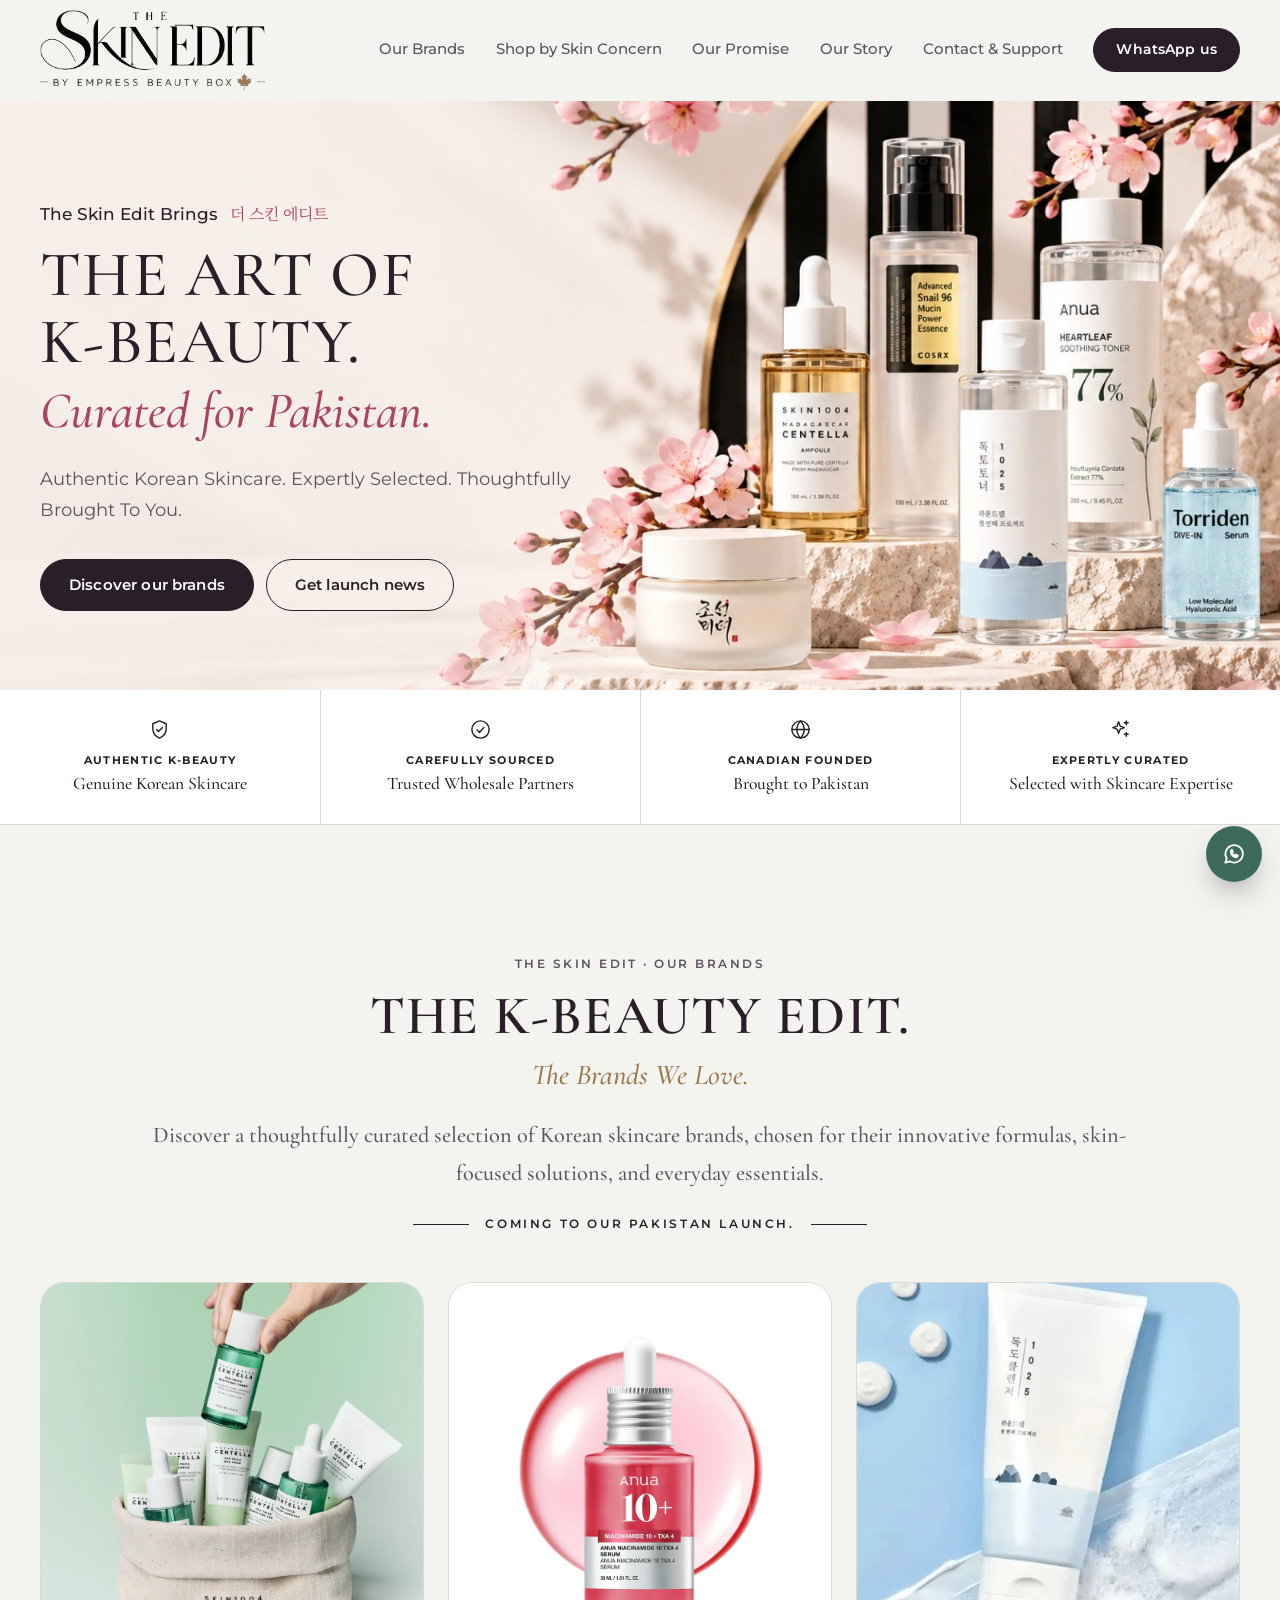
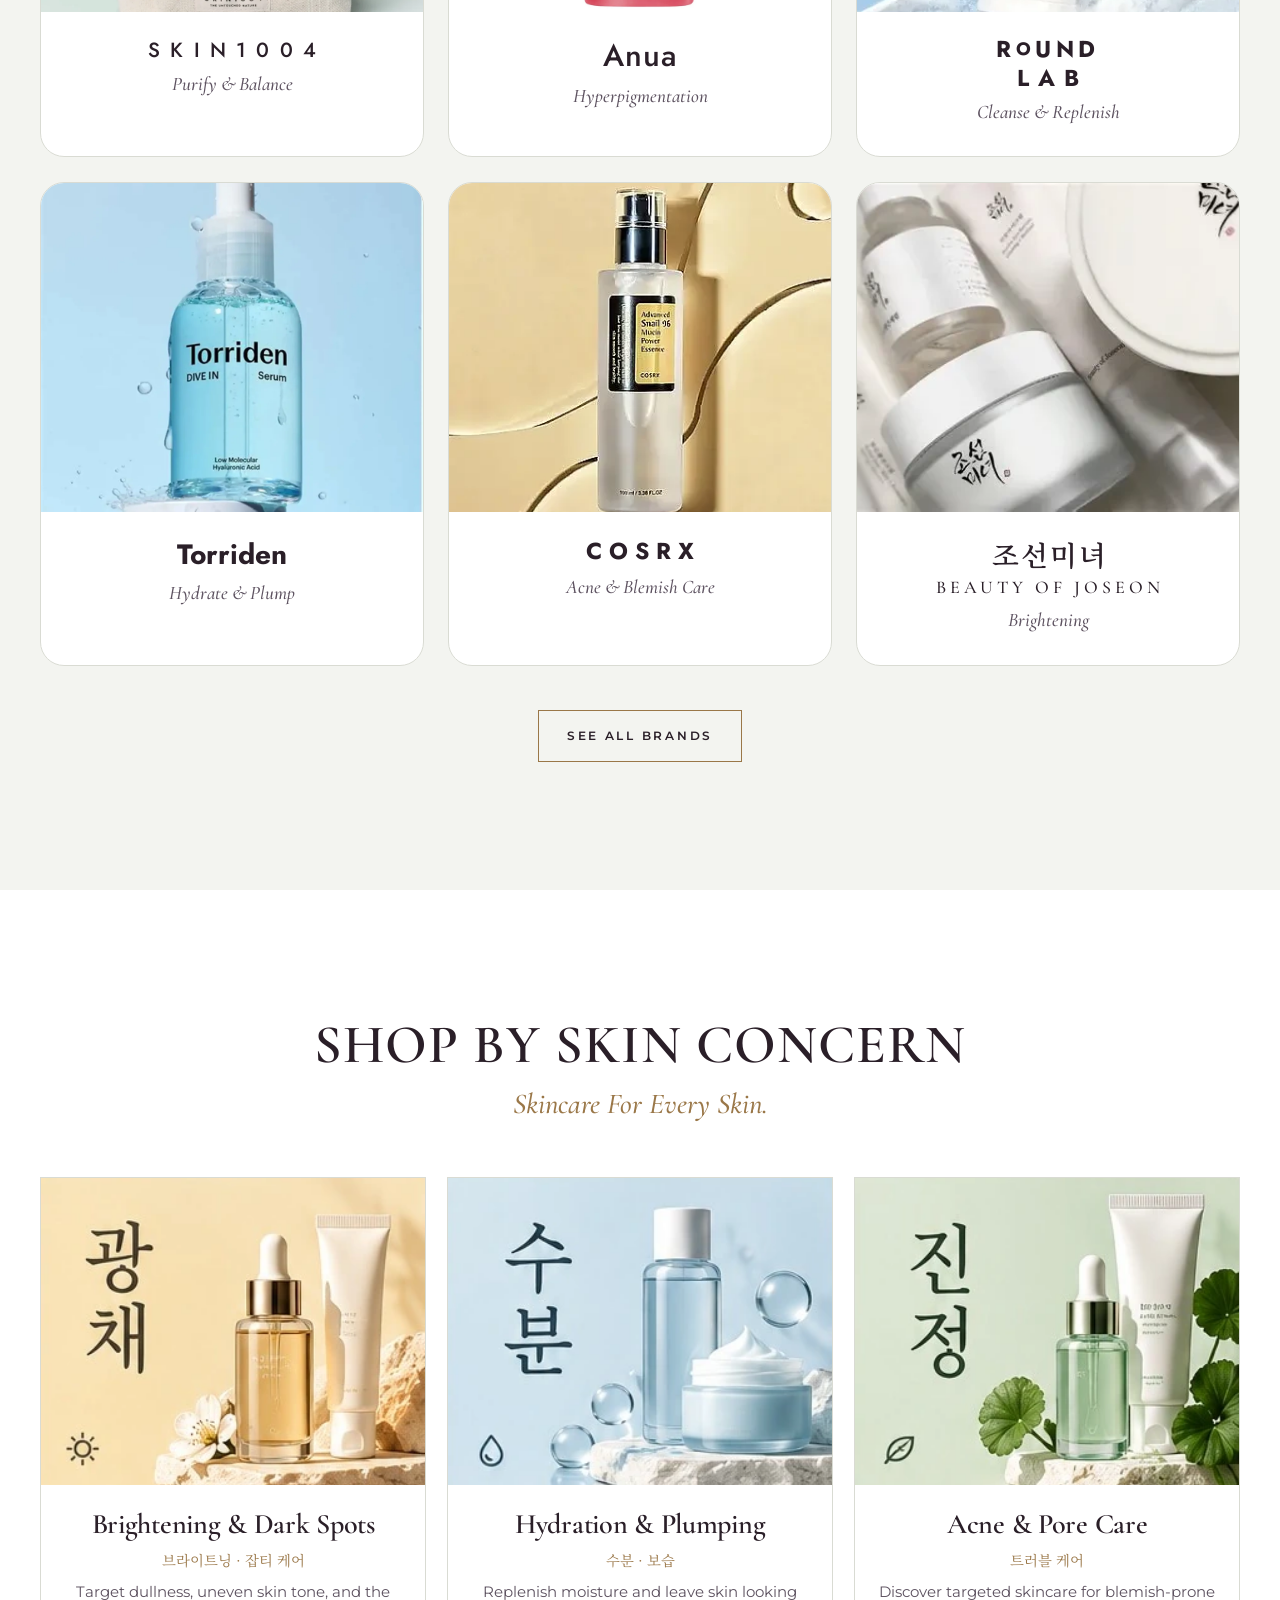
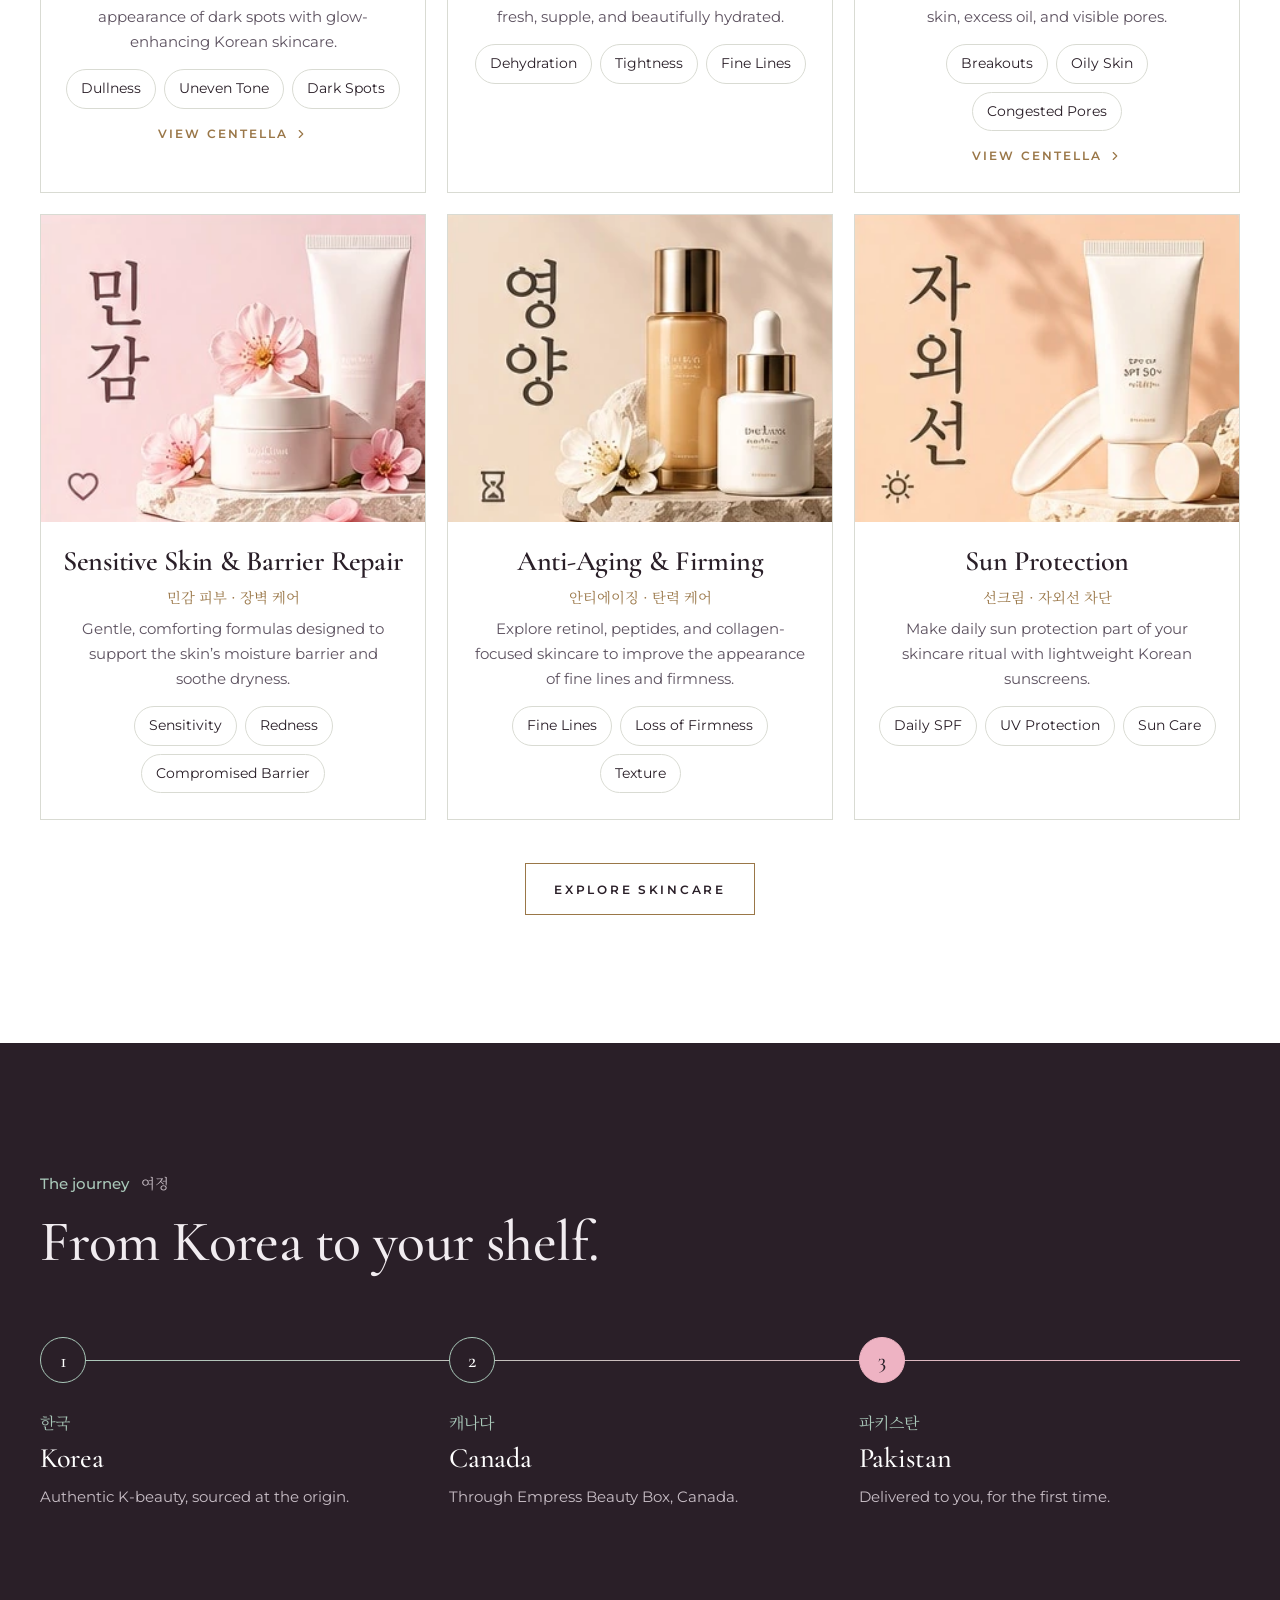
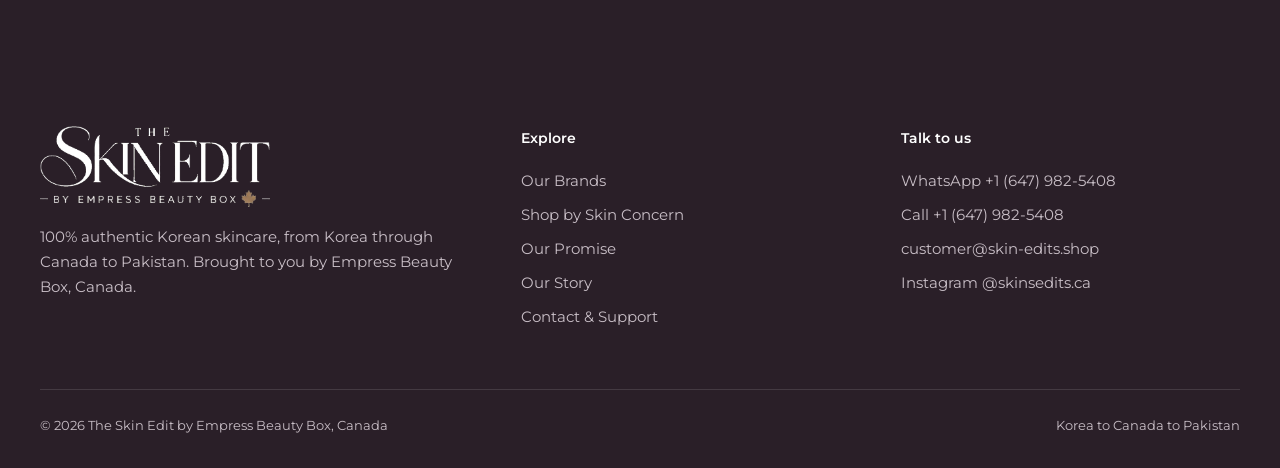
==== commit 6441a4fe: "Acne & Pore Care card opens Centella Tea-Trica and Poremizing lines page Co-Authored-By: Claude Opus" ====
--- a/index.html
+++ b/index.html
@@ -21,7 +21,7 @@
   <link rel="preload" href="fonts/cormorant-garamond-500-normal.woff2" as="font" type="font/woff2" crossorigin />
   <link rel="preload" href="fonts/montserrat-400.woff2" as="font" type="font/woff2" crossorigin />
   <link rel="stylesheet" href="css/styles.css?v=20261101d" />
-  <link rel="stylesheet" href="css/concern-panel.css?v=3" />
+  <link rel="stylesheet" href="css/concern-panel.css?v=5" />
 </head>
 <body>
   <a class="skip" href="#main">Skip to content</a>
@@ -162,13 +162,15 @@
                   <ul class="best-for"><li>Dehydration</li><li>Tightness</li><li>Fine Lines</li></ul>
                 </div>
               </article>
-              <article class="concern glaze-acne" id="acne">
+              <article class="concern glaze-acne has-link" id="acne">
+                <a class="concern-link" href="acne.html" aria-label="Centella Acne &amp; Pore Care"></a>
                 <div class="concern-visual photo"><img src="images/concerns/acne.webp?v=1" alt="Green serum and tube with centella leaves" width="307" height="252" loading="lazy" /></div>
                 <div class="concern-body">
                   <h2>Acne &amp; Pore Care</h2>
                   <p class="ko" lang="ko">트러블 케어</p>
                   <p>Discover targeted skincare for blemish-prone skin, excess oil, and visible pores.</p>
                   <ul class="best-for"><li>Breakouts</li><li>Oily Skin</li><li>Congested Pores</li></ul>
+                  <span class="concern-more">View Centella <svg viewBox="0 0 24 24" aria-hidden="true"><path d="M9 6l6 6-6 6" /></svg></span>
                 </div>
               </article>
               <article class="concern glaze-sens" id="sensitive">
--- a/css/concern-panel.css
+++ b/css/concern-panel.css
@@ -101,3 +101,11 @@
 .bp-slider .cp-track { position: absolute; inset: 0; }
 .bp-slider .cp-slide img { position: absolute; inset: 0; width: 100%; height: 100%; object-fit: contain; }
 .brightening-page .actions { margin-top: 28px; }
+.bp-photo { width: min(100%, 620px); margin: 0 auto; }
+.bp-photo img { display: block; width: 100%; height: auto; border: 1px solid var(--line); }
+.bp-lines { display: grid; grid-template-columns: repeat(2, minmax(0, 1fr)); gap: clamp(16px, 2.4vw, 32px); max-width: 1040px; margin: 0 auto; }
+.bp-line { margin: 0; display: grid; gap: 14px; }
+.bp-line img { display: block; width: 100%; height: auto; border: 1px solid var(--line); }
+.bp-line figcaption { text-align: center; font-family: var(--font-display); font-weight: 600; font-size: clamp(1.3rem, 2.2vw, 1.7rem); line-height: 1.2; }
+.bp-line figcaption span { display: block; font-family: var(--font-body); font-size: 0.72rem; font-weight: 600; letter-spacing: 0.22em; color: var(--gold); margin-bottom: 4px; }
+@media (max-width: 700px) { .bp-lines { grid-template-columns: 1fr; } }
